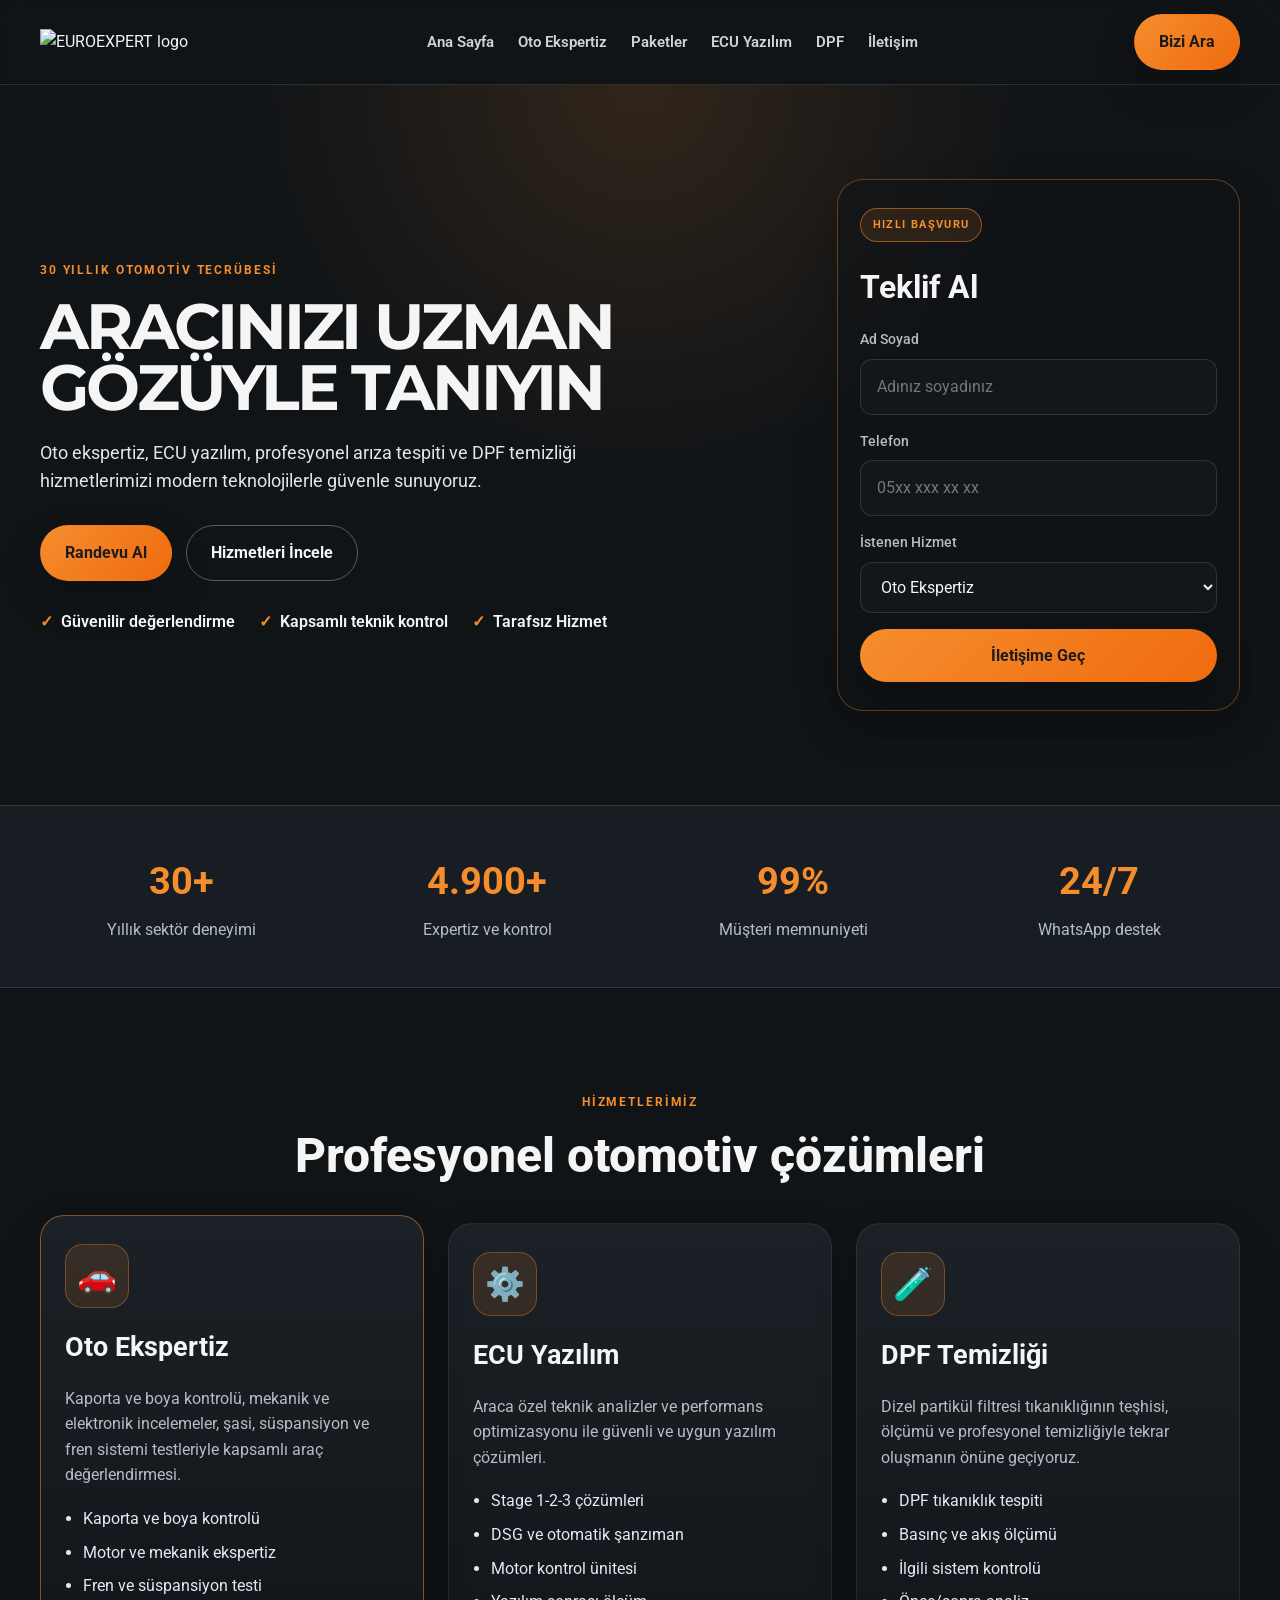
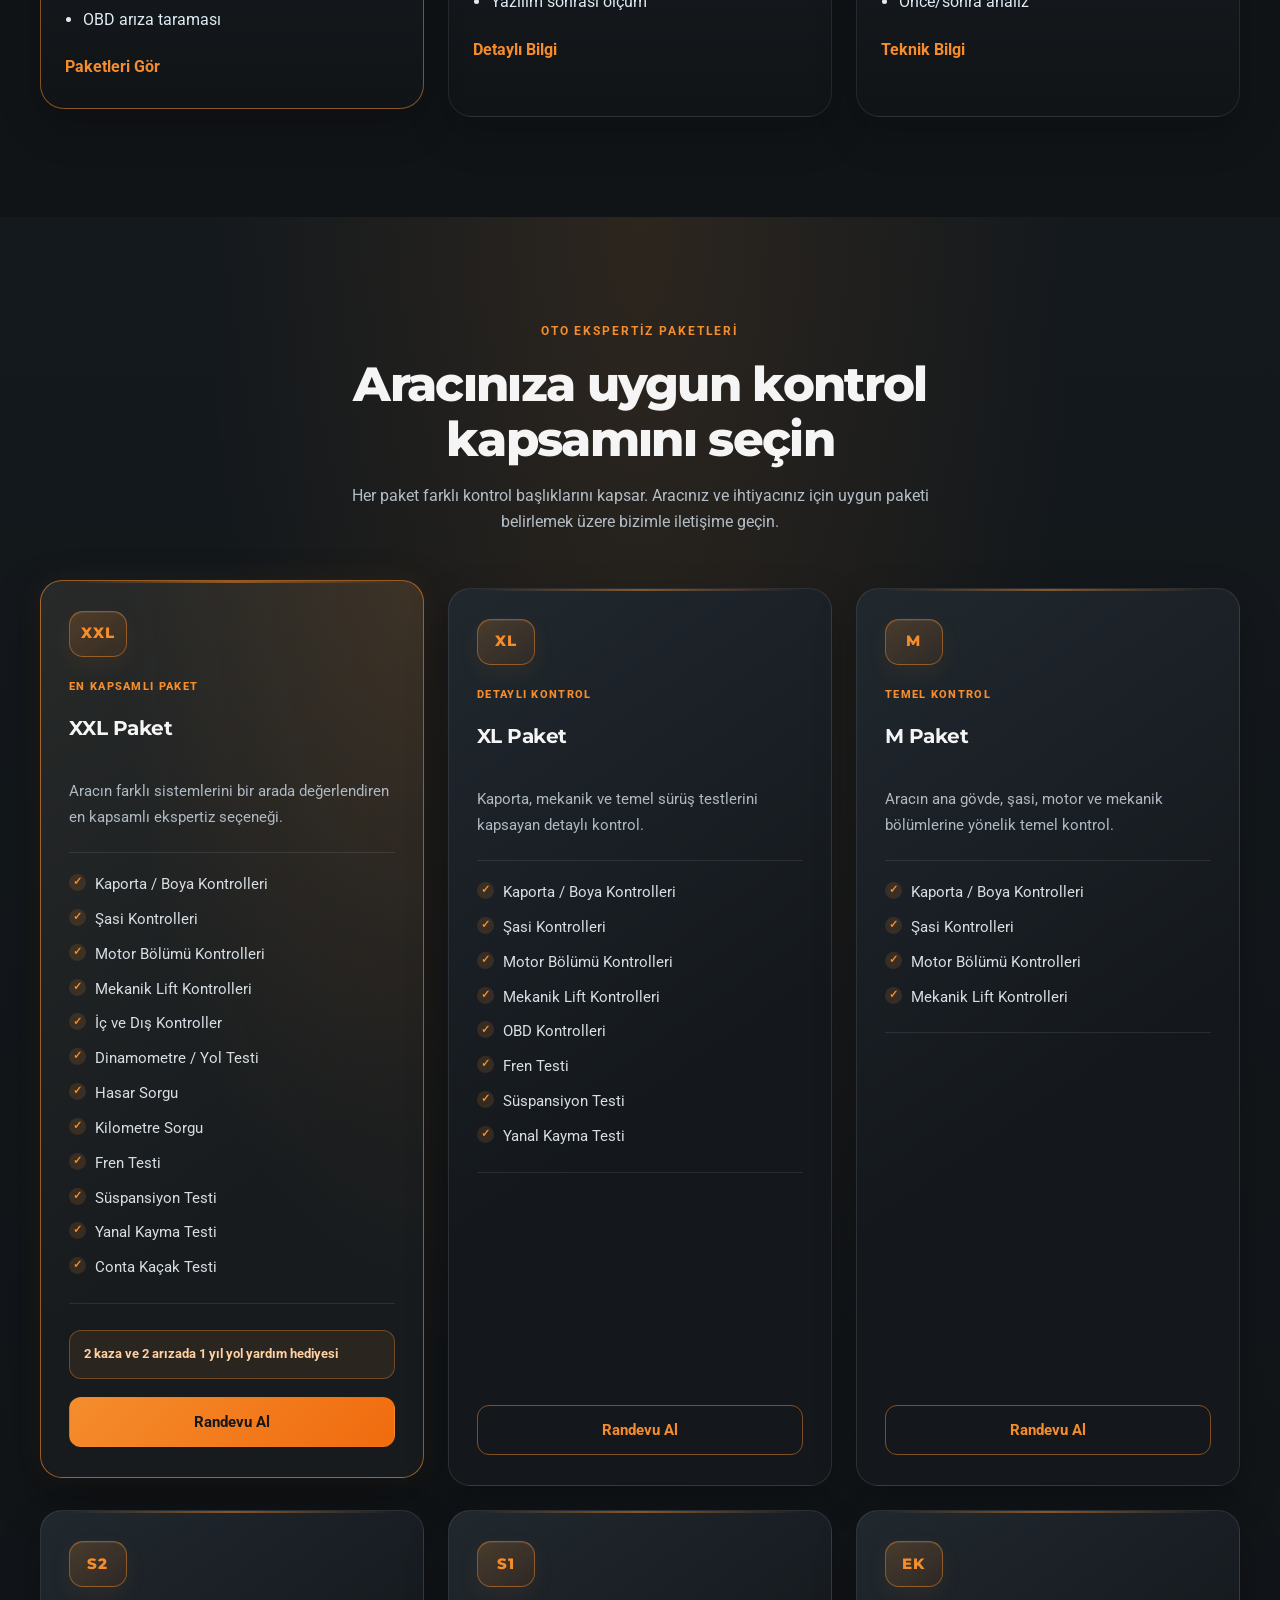
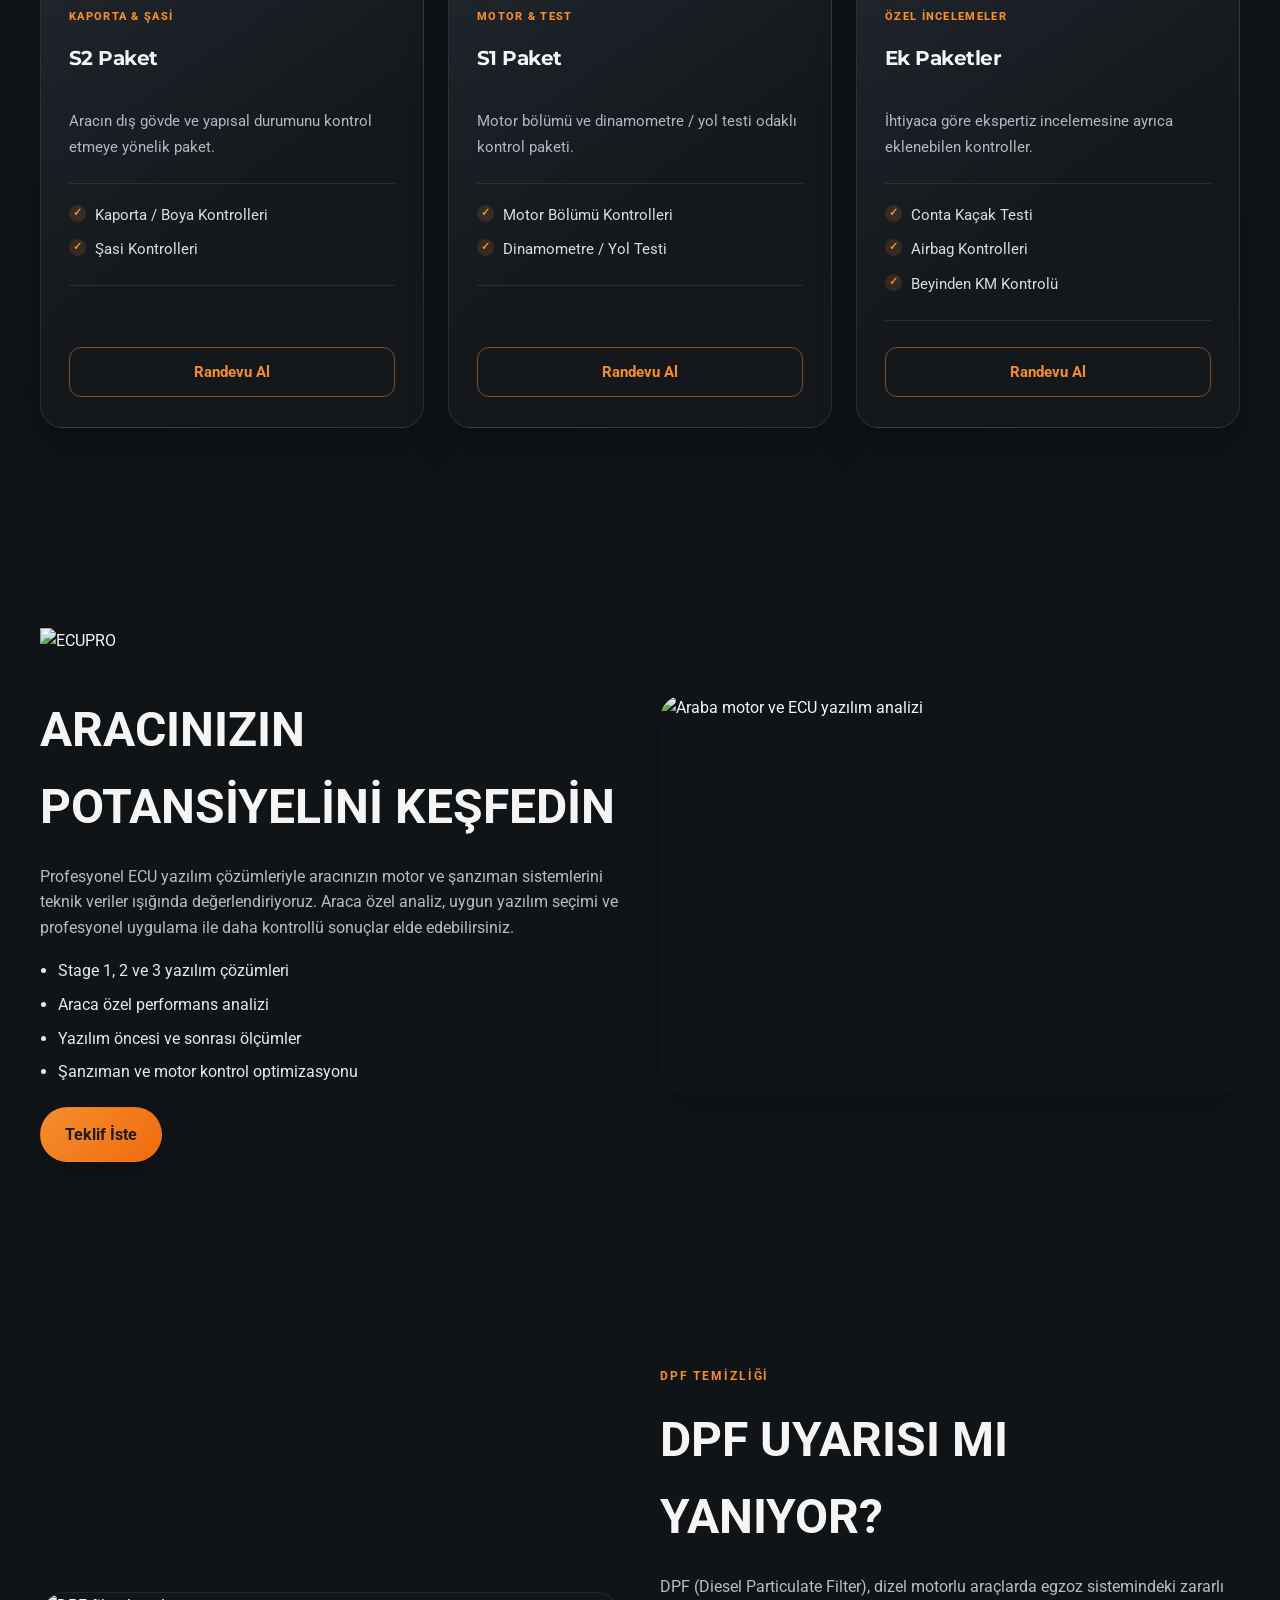
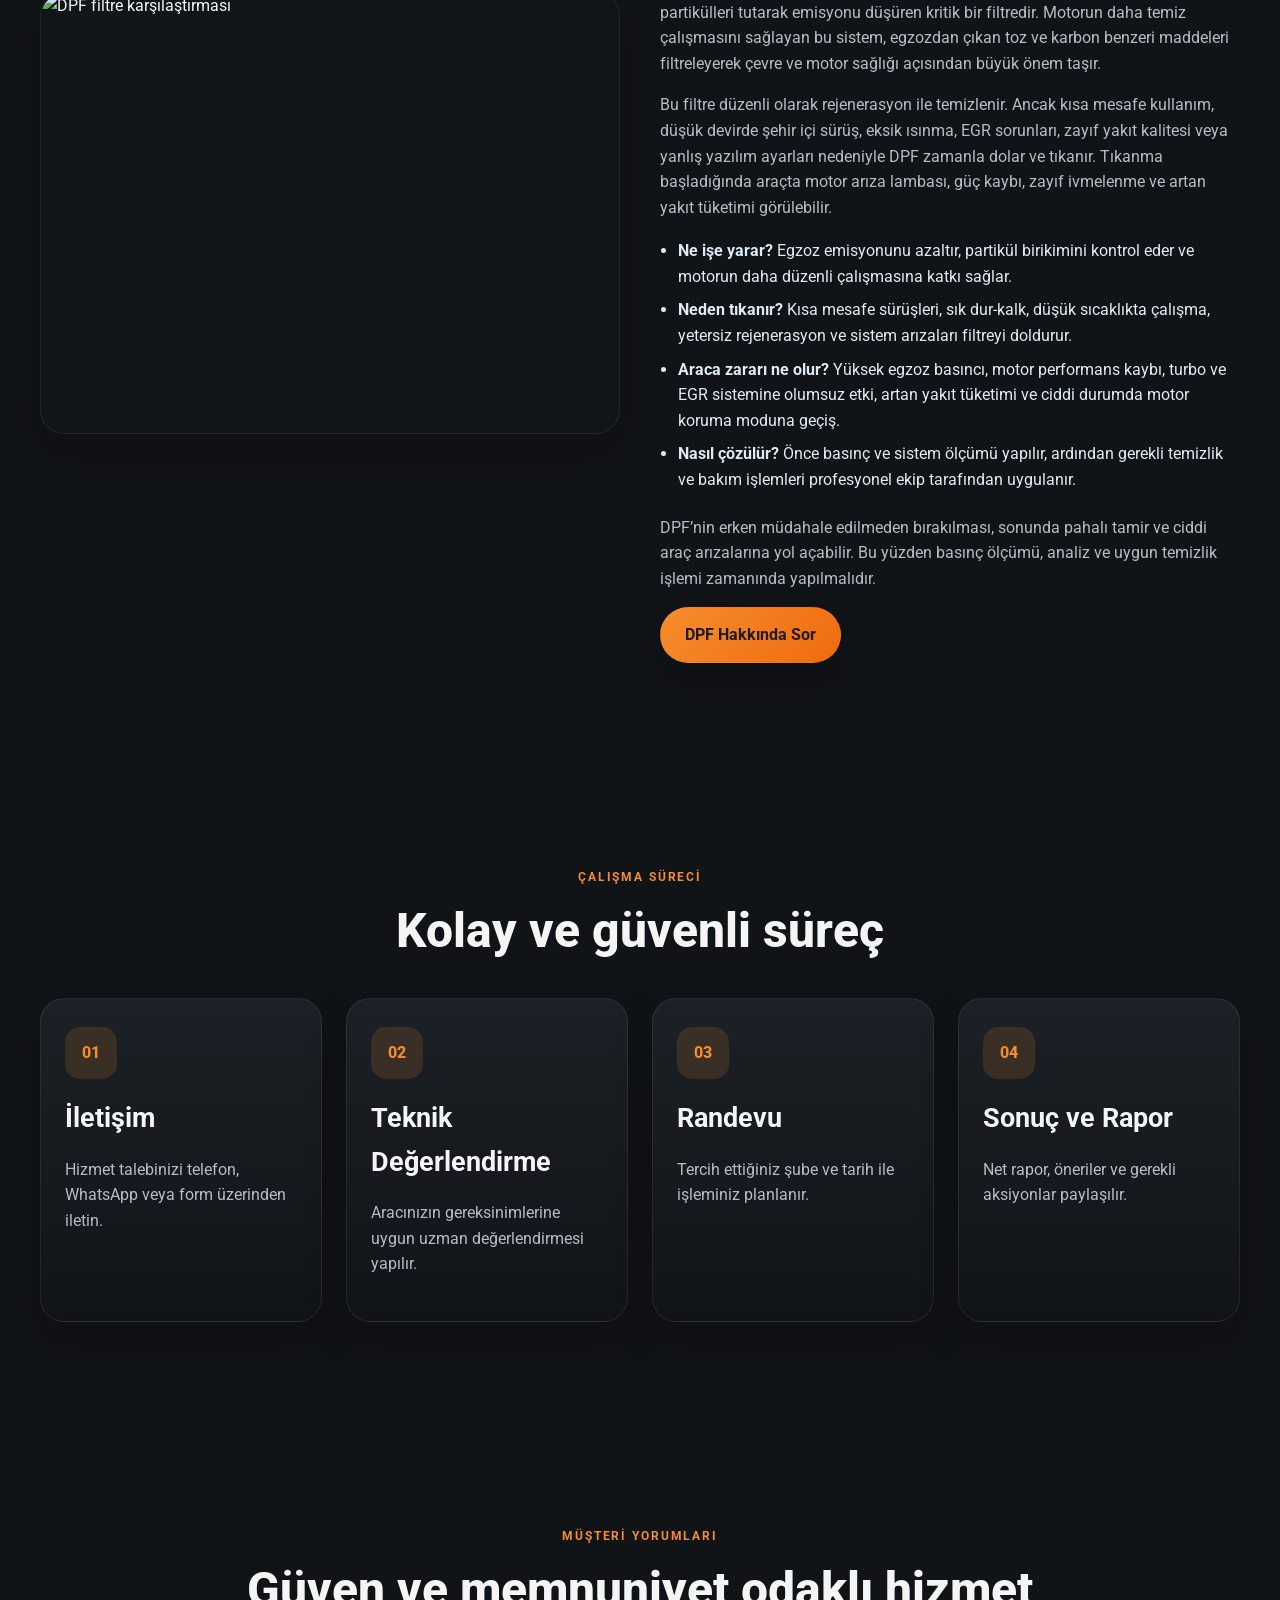
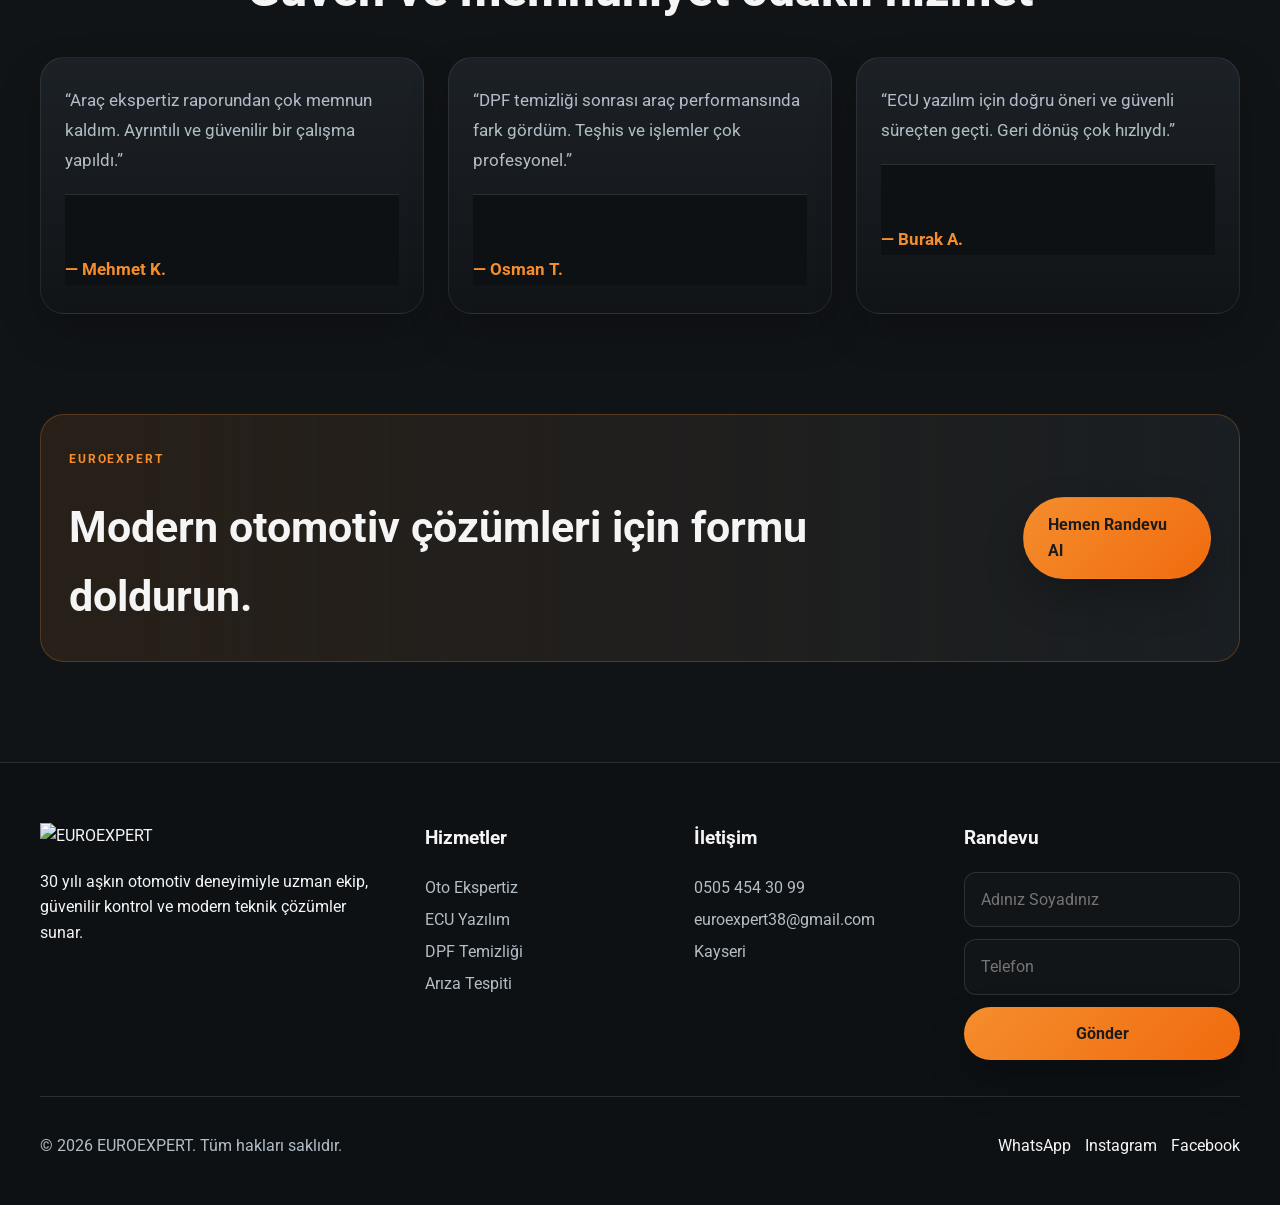
==== index.html @ 2ac12a86 "Add files via upload" ====
<!DOCTYPE html>
<html lang="tr">
  <head>
    <meta charset="UTF-8" />
    <meta name="viewport" content="width=device-width, initial-scale=1.0" />
    <meta
      name="description"
      content="EUROEXPERT - Oto ekspertiz, ECU yazılım, DPF temizliği ve otomotiv teknik hizmetleri."
    />
    <title>EUROEXPERT | Oto Ekspertiz & ECU Yazılım</title>
    <link rel="preconnect" href="https://fonts.googleapis.com" />
    <link rel="preconnect" href="https://fonts.gstatic.com" crossorigin />
    <link
      href="https://fonts.googleapis.com/css2?family=Montserrat:wght@400;500;600;700;800;900&family=Roboto:wght@300;400;500;700&display=swap"
      rel="stylesheet"
    />
    <link rel="stylesheet" href="styles.css?v=20261008-package-details" />
  </head>
  <body>
    <header class="topbar">
      <div class="container nav-wrap">
        <a href="#home" class="brand" aria-label="EUROEXPERT ana sayfa">
          <img src="assets/europlogoson.png" alt="EUROEXPERT logo" />
        </a>

        <nav class="main-nav" aria-label="Ana menü">
          <a href="#home">Ana Sayfa</a>
          <a href="#expertiz">Oto Ekspertiz</a>
          <a href="#paketler">Paketler</a>
          <a href="#ecu">ECU Yazılım</a>
          <a href="#dpf">DPF</a>
          <a href="#iletisim">İletişim</a>
        </nav>

        <div class="nav-actions">
          <a class="phone-btn" href="tel:+905054543099">Bizi Ara</a>
          <button class="menu-toggle" aria-label="Menüyü aç/kapat">☰</button>
        </div>
      </div>
    </header>

    <main id="home">
      <section class="hero">
        <div class="hero-overlay"></div>
        <div class="container hero-content">
          <div class="hero-copy">
            <p class="eyebrow">30 YILLIK OTOMOTİV TECRÜBESİ</p>
            <h1>ARACINIZI UZMAN GÖZÜYLE TANIYIN</h1>
            <p class="lead">
              Oto ekspertiz, ECU yazılım, profesyonel arıza tespiti ve DPF temizliği
              hizmetlerimizi modern teknolojilerle güvenle sunuyoruz.
            </p>
            <div class="hero-actions">
              <a class="primary-btn" href="#iletisim">Randevu Al</a>
              <a class="secondary-btn" href="#expertiz">Hizmetleri İncele</a>
            </div>
            <ul class="hero-points">
              <li>Güvenilir değerlendirme</li>
              <li>Kapsamlı teknik kontrol</li>
              <li>Tarafsız Hizmet</li>
            </ul>
          </div>

          <div class="hero-panel">
            <div class="panel-card">
              <div class="mini-tag">Hızlı Başvuru</div>
              <h3>Teklif Al</h3>
              <form class="quick-form">
                <label>
                  <span>Ad Soyad</span>
                  <input type="text" placeholder="Adınız soyadınız" />
                </label>
                <label>
                  <span>Telefon</span>
                  <input type="tel" placeholder="05xx xxx xx xx" />
                </label>
                <label>
                  <span>İstenen Hizmet</span>
                  <select>
                    <option>Oto Ekspertiz</option>
                    <option>ECU Yazılım</option>
                    <option>DPF Temizliği</option>
                  </select>
                </label>
                <button type="submit">İletişime Geç</button>
              </form>
            </div>
          </div>
        </div>
      </section>

      <section class="stats">
        <div class="container stats-grid">
          <div>
            <strong>30+</strong>
            <span>Yıllık sektör deneyimi</span>
          </div>
          <div>
            <strong>4.900+</strong>
            <span>Expertiz ve kontrol</span>
          </div>
          <div>
            <strong>99%</strong>
            <span>Müşteri memnuniyeti</span>
          </div>
          <div>
            <strong>24/7</strong>
            <span>WhatsApp destek</span>
          </div>
        </div>
      </section>

      <section class="services" id="expertiz">
        <div class="container">
          <div class="section-heading">
            <p class="eyebrow alt">HİZMETLERİMİZ</p>
            <h2>Profesyonel otomotiv çözümleri</h2>
          </div>

          <div class="service-grid">
            <article class="service-card prominent">
              <div class="icon">🚗</div>
              <h3>Oto Ekspertiz</h3>
              <p>
                Kaporta ve boya kontrolü, mekanik ve elektronik incelemeler, şasi,
                süspansiyon ve fren sistemi testleriyle kapsamlı araç değerlendirmesi.
              </p>
              <ul>
                <li>Kaporta ve boya kontrolü</li>
                <li>Motor ve mekanik ekspertiz</li>
                <li>Fren ve süspansiyon testi</li>
                <li>OBD arıza taraması</li>
              </ul>
              <a href="#paketler">Paketleri Gör</a>
            </article>

            <article class="service-card">
              <div class="icon">⚙️</div>
              <h3>ECU Yazılım</h3>
              <p>
                Araca özel teknik analizler ve performans optimizasyonu ile güvenli ve
                uygun yazılım çözümleri.
              </p>
              <ul>
                <li>Stage 1-2-3 çözümleri</li>
                <li>DSG ve otomatik şanzıman</li>
                <li>Motor kontrol ünitesi</li>
                <li>Yazılım sonrası ölçüm</li>
              </ul>
              <a href="#ecu">Detaylı Bilgi</a>
            </article>

            <article class="service-card">
              <div class="icon">🧪</div>
              <h3>DPF Temizliği</h3>
              <p>
                Dizel partikül filtresi tıkanıklığının teşhisi, ölçümü ve profesyonel
                temizliğiyle tekrar oluşmanın önüne geçiyoruz.
              </p>
              <ul>
                <li>DPF tıkanıklık tespiti</li>
                <li>Basınç ve akış ölçümü</li>
                <li>İlgili sistem kontrolü</li>
                <li>Önce/sonra analiz</li>
              </ul>
              <a href="#dpf">Teknik Bilgi</a>
            </article>
          </div>
        </div>
      </section>

      <section class="packages" id="paketler">
        <div class="container">
          <div class="section-heading">
            <p class="eyebrow alt">OTO EKSPERTİZ PAKETLERİ</p>
            <h2>Aracınıza uygun kontrol kapsamını seçin</h2>
            <p class="package-intro">
              Her paket farklı kontrol başlıklarını kapsar. Aracınız ve ihtiyacınız için
              uygun paketi belirlemek üzere bizimle iletişime geçin.
            </p>
          </div>

          <div class="package-cards">
            <article class="package-card featured">
              <span class="package-badge">XXL</span>
              <span class="package-level">EN KAPSAMLI PAKET</span>
              <h3>XXL Paket</h3>
              <p>Aracın farklı sistemlerini bir arada değerlendiren en kapsamlı ekspertiz seçeneği.</p>
              <ul>
                <li>Kaporta / Boya Kontrolleri</li>
                <li>Şasi Kontrolleri</li>
                <li>Motor Bölümü Kontrolleri</li>
                <li>Mekanik Lift Kontrolleri</li>
                <li>İç ve Dış Kontroller</li>
                <li>Dinamometre / Yol Testi</li>
                <li>Hasar Sorgu</li>
                <li>Kilometre Sorgu</li>
                <li>Fren Testi</li>
                <li>Süspansiyon Testi</li>
                <li>Yanal Kayma Testi</li>
                <li>Conta Kaçak Testi</li>
              </ul>
              <p class="package-bonus">2 kaza ve 2 arızada 1 yıl yol yardım hediyesi</p>
              <a href="#iletisim">Randevu Al</a>
            </article>

            <article class="package-card">
              <span class="package-badge">XL</span>
              <span class="package-level">DETAYLI KONTROL</span>
              <h3>XL Paket</h3>
              <p>Kaporta, mekanik ve temel sürüş testlerini kapsayan detaylı kontrol.</p>
              <ul>
                <li>Kaporta / Boya Kontrolleri</li>
                <li>Şasi Kontrolleri</li>
                <li>Motor Bölümü Kontrolleri</li>
                <li>Mekanik Lift Kontrolleri</li>
                <li>OBD Kontrolleri</li>
                <li>Fren Testi</li>
                <li>Süspansiyon Testi</li>
                <li>Yanal Kayma Testi</li>
              </ul>
              <a href="#iletisim">Randevu Al</a>
            </article>

            <article class="package-card">
              <span class="package-badge">M</span>
              <span class="package-level">TEMEL KONTROL</span>
              <h3>M Paket</h3>
              <p>Aracın ana gövde, şasi, motor ve mekanik bölümlerine yönelik temel kontrol.</p>
              <ul>
                <li>Kaporta / Boya Kontrolleri</li>
                <li>Şasi Kontrolleri</li>
                <li>Motor Bölümü Kontrolleri</li>
                <li>Mekanik Lift Kontrolleri</li>
              </ul>
              <a href="#iletisim">Randevu Al</a>
            </article>

            <article class="package-card">
              <span class="package-badge">S2</span>
              <span class="package-level">KAPORTA &amp; ŞASİ</span>
              <h3>S2 Paket</h3>
              <p>Aracın dış gövde ve yapısal durumunu kontrol etmeye yönelik paket.</p>
              <ul>
                <li>Kaporta / Boya Kontrolleri</li>
                <li>Şasi Kontrolleri</li>
              </ul>
              <a href="#iletisim">Randevu Al</a>
            </article>

            <article class="package-card">
              <span class="package-badge">S1</span>
              <span class="package-level">MOTOR &amp; TEST</span>
              <h3>S1 Paket</h3>
              <p>Motor bölümü ve dinamometre / yol testi odaklı kontrol paketi.</p>
              <ul>
                <li>Motor Bölümü Kontrolleri</li>
                <li>Dinamometre / Yol Testi</li>
              </ul>
              <a href="#iletisim">Randevu Al</a>
            </article>

            <article class="package-card">
              <span class="package-badge">EK</span>
              <span class="package-level">ÖZEL İNCELEMELER</span>
              <h3>Ek Paketler</h3>
              <p>İhtiyaca göre ekspertiz incelemesine ayrıca eklenebilen kontroller.</p>
              <ul>
                <li>Conta Kaçak Testi</li>
                <li>Airbag Kontrolleri</li>
                <li>Beyinden KM Kontrolü</li>
              </ul>
              <a href="#iletisim">Randevu Al</a>
            </article>
          </div>
        </div>
      </section>

      <section class="feature-band" id="ecu">
        <div class="container feature-wrap">
          <div class="feature-copy">
            <a class="ecupro-logo" href="https://kayseri.ecupro.com/" aria-label="ECUPRO web sitesini aç">
              <img src="assets/ecupro.png" alt="ECUPRO" />
            </a>
            <h2>ARACINIZIN POTANSİYELİNİ KEŞFEDİN</h2>
            <p>
              Profesyonel ECU yazılım çözümleriyle aracınızın motor ve şanzıman
              sistemlerini teknik veriler ışığında değerlendiriyoruz. Araca özel analiz,
              uygun yazılım seçimi ve profesyonel uygulama ile daha kontrollü sonuçlar elde edebilirsiniz.
            </p>
            <ul>
              <li>Stage 1, 2 ve 3 yazılım çözümleri</li>
              <li>Araca özel performans analizi</li>
              <li>Yazılım öncesi ve sonrası ölçümler</li>
              <li>Şanzıman ve motor kontrol optimizasyonu</li>
            </ul>
            <a class="primary-btn" href="#iletisim">Teklif İste</a>
          </div>
          <div class="feature-image">
            <img
              src="https://images.unsplash.com/photo-1503376780353-7e6692767b70?auto=format&fit=crop&w=900&q=80"
              alt="Araba motor ve ECU yazılım analizi"
            />
          </div>
        </div>
      </section>

      <section class="dpf" id="dpf">
        <div class="container dpf-grid">
          <div class="dpf-image">
            <div class="dpf-photo-stack">
              <div class="dpf-photo dpf-photo--comparison">
                <img
                  src="assets/dpf-comparison-clean.jpeg"
                  alt="DPF filtre karşılaştırması"
                />
              </div>
            </div>
          </div>
          <div class="dpf-copy">
            <p class="eyebrow alt">DPF TEMİZLİĞİ</p>
            <h2>DPF UYARISI MI YANIYOR?</h2>
            <p>
              DPF (Diesel Particulate Filter), dizel motorlu araçlarda egzoz sistemindeki
              zararlı partikülleri tutarak emisyonu düşüren kritik bir filtredir. Motorun
              daha temiz çalışmasını sağlayan bu sistem, egzozdan çıkan toz ve karbon
              benzeri maddeleri filtreleyerek çevre ve motor sağlığı açısından büyük önem taşır.
            </p>
            <p>
              Bu filtre düzenli olarak rejenerasyon ile temizlenir. Ancak kısa mesafe
              kullanım, düşük devirde şehir içi sürüş, eksik ısınma, EGR sorunları, zayıf
              yakıt kalitesi veya yanlış yazılım ayarları nedeniyle DPF zamanla dolar ve
              tıkanır. Tıkanma başladığında araçta motor arıza lambası, güç kaybı, zayıf
              ivmelenme ve artan yakıt tüketimi görülebilir.
            </p>
            <ul>
              <li><strong>Ne işe yarar?</strong> Egzoz emisyonunu azaltır, partikül birikimini kontrol eder ve motorun daha düzenli çalışmasına katkı sağlar.</li>
              <li><strong>Neden tıkanır?</strong> Kısa mesafe sürüşleri, sık dur-kalk, düşük sıcaklıkta çalışma, yetersiz rejenerasyon ve sistem arızaları filtreyi doldurur.</li>
              <li><strong>Araca zararı ne olur?</strong> Yüksek egzoz basıncı, motor performans kaybı, turbo ve EGR sistemine olumsuz etki, artan yakıt tüketimi ve ciddi durumda motor koruma moduna geçiş.</li>
              <li><strong>Nasıl çözülür?</strong> Önce basınç ve sistem ölçümü yapılır, ardından gerekli temizlik ve bakım işlemleri profesyonel ekip tarafından uygulanır.</li>
            </ul>
            <p>
              DPF’nin erken müdahale edilmeden bırakılması, sonunda pahalı tamir ve ciddi
              araç arızalarına yol açabilir. Bu yüzden basınç ölçümü, analiz ve uygun
              temizlik işlemi zamanında yapılmalıdır.
            </p>
            <a class="primary-btn" href="#iletisim">DPF Hakkında Sor</a>
          </div>
        </div>
      </section>

      <section class="process">
        <div class="container">
          <div class="section-heading">
            <p class="eyebrow alt">ÇALIŞMA SÜRECİ</p>
            <h2>Kolay ve güvenli süreç</h2>
          </div>

          <div class="process-grid">
            <div class="step-card">
              <span>01</span>
              <h3>İletişim</h3>
              <p>Hizmet talebinizi telefon, WhatsApp veya form üzerinden iletin.</p>
            </div>
            <div class="step-card">
              <span>02</span>
              <h3>Teknik Değerlendirme</h3>
              <p>Aracınızın gereksinimlerine uygun uzman değerlendirmesi yapılır.</p>
            </div>
            <div class="step-card">
              <span>03</span>
              <h3>Randevu</h3>
              <p>Tercih ettiğiniz şube ve tarih ile işleminiz planlanır.</p>
            </div>
            <div class="step-card">
              <span>04</span>
              <h3>Sonuç ve Rapor</h3>
              <p>Net rapor, öneriler ve gerekli aksiyonlar paylaşılır.</p>
            </div>
          </div>
        </div>
      </section>

      <section class="testimonials">
        <div class="container">
          <div class="section-heading">
            <p class="eyebrow alt">MÜŞTERİ YORUMLARI</p>
            <h2>Güven ve memnuniyet odaklı hizmet</h2>
          </div>

          <div class="testimonial-grid">
            <blockquote>
              “Araç ekspertiz raporundan çok memnun kaldım. Ayrıntılı ve güvenilir bir
              çalışma yapıldı.”
              <footer>— Mehmet K.</footer>
            </blockquote>
            <blockquote>
              “DPF temizliği sonrası araç performansında fark gördüm. Teşhis ve işlemler çok profesyonel.”
              <footer>— Osman T.</footer>
            </blockquote>
            <blockquote>
              “ECU yazılım için doğru öneri ve güvenli süreçten geçti. Geri dönüş çok hızlıydı.”
              <footer>— Burak A.</footer>
            </blockquote>
          </div>
        </div>
      </section>

      <section class="cta-block">
        <div class="container cta-inner">
          <div>
            <p class="eyebrow alt">EUROEXPERT</p>
            <h2>Modern otomotiv çözümleri için formu doldurun.</h2>
          </div>
          <a class="primary-btn" href="#iletisim">Hemen Randevu Al</a>
        </div>
      </section>
    </main>

    <footer id="iletisim">
      <div class="container footer-grid">
        <div>
          <img class="footer-logo" src="assets/europlogoson.png" alt="EUROEXPERT" />
          <p>
            30 yılı aşkın otomotiv deneyimiyle uzman ekip, güvenilir kontrol ve modern
            teknik çözümler sunar.
          </p>
        </div>

        <div>
          <h3>Hizmetler</h3>
          <ul>
            <li>Oto Ekspertiz</li>
            <li>ECU Yazılım</li>
            <li>DPF Temizliği</li>
            <li>Arıza Tespiti</li>
          </ul>
        </div>

        <div>
          <h3>İletişim</h3>
          <ul>
            <li><a href="tel:+905054543099">0505 454 30 99</a></li>
            <li><a href="mailto:euroexpert38@gmail.com">euroexpert38@gmail.com</a></li>
            <li>Kayseri</li>
          </ul>
        </div>

        <div>
          <h3>Randevu</h3>
          <form class="footer-form">
            <input type="text" placeholder="Adınız Soyadınız" />
            <input type="tel" placeholder="Telefon" />
            <button type="submit">Gönder</button>
          </form>
        </div>
      </div>

      <div class="container footer-bottom">
        <p>© 2026 EUROEXPERT. Tüm hakları saklıdır.</p>
        <div class="socials">
          <a href="#">WhatsApp</a>
          <a href="#">Instagram</a>
          <a href="#">Facebook</a>
        </div>
      </div>
    </footer>

    <script src="script.js"></script>
  </body>
</html>
---- styles.css ----
:root {
  --bg: #111417;
  --bg-2: #1c2127;
  --panel: #171d22;
  --panel-2: #1f262d;
  --text: #f5f5f5;
  --muted: #b3bdc6;
  --line: rgba(255,255,255,0.12);
  --orange: #f58d2d;
  --orange-deep: #f06b0e;
  --shadow: 0 18px 40px rgba(0,0,0,0.22);
}

* { box-sizing: border-box; }

html {
  scroll-behavior: smooth;
}

body {
  margin: 0;
  font-family: 'Roboto', sans-serif;
  background: var(--bg);
  color: var(--text);
  line-height: 1.6;
}

img {
  max-width: 100%; display: block;
}

a {
  color: inherit;
  text-decoration: none;
}

button, input, select {
  font: inherit;
}

.container {
  width: min(1200px, calc(100% - 32px));
  margin: 0 auto;
}

.eyebrow {
  display: inline-block;
  font-size: 0.78rem;
  letter-spacing: 0.15em;
  text-transform: uppercase;
  font-weight: 700;
  color: var(--orange);
  margin: 0 0 16px;
}

.eyebrow.alt {
  color: var(--orange);
}

.ecupro-logo {
  display: inline-flex;
  align-items: center;
  width: 110px;
  height: 48px;
  margin-bottom: 16px;
}

.ecupro-logo img {
  width: 100%;
  height: 100%;
  object-fit: contain;
}

.section-heading {
  text-align: center;
  margin-bottom: 40px;
}

.section-heading h2 {
  margin: 0;
  font-size: clamp(2rem, 4vw, 3rem);
  font-weight: 800;
  line-height: 1.15;
}

.topbar {
  position: sticky;
  top: 0;
  z-index: 20;
  background: rgba(17,20,23,0.9);
  backdrop-filter: blur(10px);
  border-bottom: 1px solid var(--line);
}

.nav-wrap {
  display: flex;
  align-items: center;
  justify-content: space-between;
  min-height: 84px;
  gap: 20px;
}

.brand {
  display: flex;
  align-items: center;
}

.brand img {
  width: 170px;
  height: auto;
}

.main-nav {
  display: flex;
  align-items: center;
  gap: 24px;
  font-size: 0.96rem;
  font-weight: 600;
  color: var(--text);
}

.main-nav a {
  opacity: 0.85;
  transition: opacity 0.2s ease;
}

.main-nav a:hover {
  opacity: 1;
  color: var(--orange);
}

.nav-actions {
  display: flex;
  align-items: center;
  gap: 12px;
}

.phone-btn,
.primary-btn,
.secondary-btn,
.footer-form button,
.quick-form button {
  display: inline-flex;
  align-items: center;
  justify-content: center;
  border-radius: 999px;
  border: 1px solid transparent;
  transition: all 0.2s ease;
  font-weight: 700;
  cursor: pointer;
}

.phone-btn,
.primary-btn,
.quick-form button,
.footer-form button {
  background: linear-gradient(135deg, var(--orange), var(--orange-deep));
  color: #1b1b1b;
  box-shadow: var(--shadow);
}

.primary-btn,
.secondary-btn,
.phone-btn {
  padding: 14px 24px;
}

.secondary-btn {
  background: transparent;
  border-color: rgba(255,255,255,0.3);
  color: var(--text);
}

.phone-btn:hover,
.primary-btn:hover,
.footer-form button:hover,
.quick-form button:hover {
  transform: translateY(-1px);
  filter: brightness(1.05);
}

.menu-toggle {
  display: none;
  background: transparent;
  border: 1px solid var(--line);
  color: var(--text);
  border-radius: 10px;
  padding: 10px 12px;
  font-size: 1.2rem;
}

.hero {
  position: relative;
  min-height: 720px;
  display: flex;
  align-items: center;
  background:
    linear-gradient(90deg, rgba(17,20,23,0.88), rgba(17,20,23,0.62)),
    url('https://images.unsplash.com/photo-1492144534655-ae79c964c9d7?auto=format&fit=crop&w=1600&q=80') center/cover no-repeat;
}

.hero-overlay {
  position: absolute;
  inset: 0;
  background: radial-gradient(circle at top, rgba(245,141,45,0.14), transparent 40%);
}

.hero-content {
  position: relative;
  z-index: 1;
  display: grid;
  grid-template-columns: 1.3fr 0.7fr;
  align-items: center;
  gap: 48px;
  padding: 90px 0;
}

.hero-copy h1 {
  margin: 0 0 20px;
  font-family: 'Montserrat', sans-serif;
  font-size: clamp(2.8rem, 5vw, 5rem);
  line-height: 0.96;
  letter-spacing: -0.05em;
  text-transform: uppercase;
  max-width: 620px;
}

.lead {
  max-width: 620px;
  font-size: 1.1rem;
  color: #dde7ee;
  margin-bottom: 30px;
}

.hero-actions {
  display: flex;
  flex-wrap: wrap;
  gap: 14px;
  margin-bottom: 28px;
}

.hero-points {
  list-style: none;
  padding: 0;
  margin: 0;
  display: flex;
  flex-wrap: wrap;
  gap: 24px;
  font-weight: 600;
  color: var(--text);
}

.hero-points li::before {
  content: '✓';
  color: var(--orange);
  margin-right: 8px;
}

.hero-panel {
  display: flex;
  justify-content: center;
}

.panel-card {
  width: min(100%, 430px);
  background: rgba(17,20,23,0.68);
  border: 1px solid rgba(245,141,45,0.34);
  border-radius: 26px;
  box-shadow: var(--shadow);
  padding: 28px 22px;
}

.mini-tag {
  display: inline-block;
  padding: 7px 12px;
  border-radius: 999px;
  background: rgba(245,141,45,0.12);
  border: 1px solid rgba(245,141,45,0.5);
  color: var(--orange);
  font-size: 0.7rem;
  letter-spacing: 0.12em;
  text-transform: uppercase;
  font-weight: 700;
}

.panel-card h3 {
  margin: 20px 0 16px;
  font-size: 2rem;
}

.quick-form {
  display: flex;
  flex-direction: column;
  gap: 16px;
}

.quick-form label,
.footer-form {
  display: flex;
  flex-direction: column;
  gap: 8px;
}

.quick-form span {
  font-size: 0.85rem;
  color: var(--muted);
  font-weight: 500;
}

.quick-form input,
.quick-form select,
.footer-form input {
  width: 100%;
  padding: 14px 16px;
  border: 1px solid rgba(255,255,255,0.12);
  border-radius: 12px;
  background: rgba(255,255,255,0.02);
  color: var(--text);
}

.quick-form button,
.footer-form button {
  padding: 14px 18px;
  border: 0;
  font-size: 0.98rem;
}

.stats {
  background: var(--panel);
  border-top: 1px solid var(--line);
  border-bottom: 1px solid var(--line);
}

.stats-grid {
  display: grid;
  grid-template-columns: repeat(4, minmax(0, 1fr));
  gap: 24px;
  padding: 26px 0;
}

.stats-grid div {
  text-align: center;
  padding: 18px 12px;
}

.stats-grid strong {
  display: block;
  font-size: clamp(2rem, 3vw, 2.8rem);
  color: var(--orange);
  margin-bottom: 6px;
}

.stats-grid span {
  color: var(--muted);
}

.services,
.packages,
.process,
.testimonials,
.feature-band,
.dpf {
  padding: 100px 0;
}

.service-grid,
.process-grid,
.testimonial-grid {
  display: grid;
  grid-template-columns: repeat(3, minmax(0, 1fr));
  gap: 24px;
}

.service-card,
.step-card,
.testimonial-grid blockquote {
  background: linear-gradient(180deg, rgba(28,33,39,1), rgba(17,20,23,1));
  border: 1px solid rgba(255,255,255,0.08);
  border-radius: 24px;
  padding: 28px 24px;
  box-shadow: var(--shadow);
}

.service-card.prominent {
  border-color: rgba(245,141,45,0.5);
  transform: translateY(-8px);
}

.icon {
  width: 64px;
  height: 64px;
  display: grid;
  place-items: center;
  border-radius: 18px;
  background: rgba(245,141,45,0.12);
  border: 1px solid rgba(245,141,45,0.35);
  font-size: 2rem;
}

.service-card h3,
.step-card h3 {
  margin: 18px 0 12px;
  font-size: 1.7rem;
}

.service-card p,
.step-card p,
.feature-copy p,
.dpf-copy p,
.testimonial-grid blockquote {
  color: var(--muted);
}

.service-card ul,
.feature-copy ul,
.dpf-copy ul {
  margin: 18px 0 22px;
  padding-left: 18px;
  color: #deebf4;
}

.service-card li,
.feature-copy li,
.dpf-copy li {
  margin-bottom: 8px;
}

.service-card a {
  color: var(--orange);
  font-weight: 700;
}

.package-cards {
  display: grid;
  grid-template-columns: repeat(3, minmax(0, 1fr));
  gap: 22px;
  align-items: stretch;
}

.package-card {
  position: relative;
  overflow: hidden;
  background: linear-gradient(180deg, rgba(28,33,39,1), rgba(17,20,23,1));
  border: 1px solid rgba(255,255,255,0.08);
  border-radius: 24px;
  padding: 28px 24px;
  box-shadow: var(--shadow);
  display: flex;
  flex-direction: column;
  transition: transform 0.22s ease, border-color 0.22s ease, box-shadow 0.22s ease;
}

.package-card::before {
  content: '';
  position: absolute;
  top: 0;
  left: 24px;
  right: 24px;
  height: 2px;
  background: linear-gradient(90deg, transparent, var(--orange), transparent);
  opacity: 0.7;
}

.package-card:hover {
  transform: translateY(-6px);
  border-color: rgba(245,141,45,0.45);
  box-shadow: 0 24px 52px rgba(0,0,0,0.32);
}

.package-card.featured {
  border-color: rgba(245,141,45,0.5);
  transform: translateY(-6px);
  background:
    radial-gradient(ellipse at 100% 0%, rgba(245,141,45,0.12), transparent 54%),
    linear-gradient(180deg, rgba(34,38,40,1), rgba(17,20,23,1));
}

.package-card.featured:hover {
  transform: translateY(-10px);
}

.package-badge {
  display: inline-flex;
  align-items: center;
  justify-content: center;
  width: 62px;
  height: 42px;
  border-radius: 12px;
  background: rgba(245,141,45,0.12);
  border: 1px solid rgba(245,141,45,0.38);
  color: var(--orange);
  font-weight: 800;
  letter-spacing: 0.08em;
}

.package-card h3 {
  margin: 18px 0 12px;
  font-size: 1.5rem;
}

.package-card p {
  color: var(--muted);
  min-height: 68px;
}

.package-card ul {
  list-style: none;
  padding: 0;
  margin: 0 0 22px;
  color: #deebf4;
}

.package-card li {
  position: relative;
  padding-left: 20px;
  margin-bottom: 10px;
  line-height: 1.6;
}

.package-card li::before {
  content: '•';
  position: absolute;
  left: 0;
  color: var(--orange);
  font-size: 1.4rem;
  line-height: 1;
}

.package-card a {
  margin-top: auto;
  color: var(--orange);
  font-weight: 700;
}

.feature-wrap,
.dpf-grid {
  display: grid;
  grid-template-columns: 1fr 1fr;
  gap: 40px;
  align-items: center;
}

.feature-copy h2,
.dpf-copy h2 {
  margin: 0 0 18px;
  font-size: clamp(2rem, 4vw, 3rem);
}

.feature-image img,
.dpf-image img {
  border-radius: 24px;
  width: 100%;
  min-height: 400px;
  object-fit: cover;
  box-shadow: var(--shadow);
}

.dpf-photo-stack {
  display: grid;
  grid-template-columns: 1fr;
  gap: 18px;
}

.dpf-photo {
  position: relative;
  overflow: hidden;
  border-radius: 24px;
  box-shadow: var(--shadow);
  border: 1px solid rgba(255,255,255,0.08);
  background: #101519;
  min-height: 440px;
}

.dpf-photo img {
  display: block;
  width: 100%;
  height: 100%;
  min-height: 440px;
  object-fit: cover;
}

.process-grid {
  grid-template-columns: repeat(4, minmax(0, 1fr));
}

.step-card span {
  display: inline-flex;
  align-items: center;
  justify-content: center;
  width: 52px;
  height: 52px;
  border-radius: 15px;
  background: rgba(245,141,45,0.14);
  color: var(--orange);
  font-weight: 800;
}

.testimonial-grid blockquote {
  margin: 0;
  font-size: 1.04rem;
  line-height: 1.8;
}

.testimonial-grid footer {
  margin-top: 18px;
  color: var(--orange);
  font-weight: 700;
}

.cta-block {
  padding-bottom: 100px;
}

.cta-inner {
  display: flex;
  align-items: center;
  justify-content: space-between;
  gap: 24px;
  background: linear-gradient(90deg, rgba(245,141,45,0.1), rgba(26,31,35,0.96));
  border: 1px solid rgba(245,141,45,0.25);
  border-radius: 24px;
  padding: 30px 28px;
}

.cta-inner h2 {
  margin: 8px 0 0;
  font-size: clamp(2rem, 4vw, 2.7rem);
}

footer {
  background: #0d1114;
  border-top: 1px solid var(--line);
  padding-top: 60px;
}

.footer-grid {
  display: grid;
  grid-template-columns: 1.5fr 1fr 1fr 1.2fr;
  gap: 40px;
  padding-bottom: 36px;
}

.footer-logo {
  width: 180px;
  margin-bottom: 20px;
}

.footer-grid h3 {
  margin-top: 0;
  margin-bottom: 18px;
  font-size: 1.2rem;
}

.footer-grid ul {
  list-style: none;
  padding: 0;
  margin: 0;
  color: var(--muted);
  line-height: 2;
}

.footer-form {
  gap: 12px;
}

.footer-bottom {
  display: flex;
  align-items: center;
  justify-content: space-between;
  gap: 20px;
  border-top: 1px solid var(--line);
  padding: 20px 0 30px;
  color: var(--muted);
}

.socials {
  display: flex;
  flex-wrap: wrap;
  gap: 14px;
}

.socials a {
  color: var(--text);
}

@media (max-width: 980px) {
  .main-nav {
    position: absolute;
    top: calc(100% + 10px);
    left: 16px;
    right: 16px;
    background: rgba(17,20,23,0.98);
    border: 1px solid var(--line);
    border-radius: 16px;
    padding: 18px;
    display: none;
    flex-direction: column;
    align-items: flex-start;
  }

  .main-nav.open {
    display: flex;
  }

  .menu-toggle {
    display: inline-flex;
  }

  .hero-content,
  .feature-wrap,
  .dpf-grid,
  .footer-grid {
    grid-template-columns: 1fr;
  }

  .service-grid,
  .process-grid,
  .testimonial-grid,
  .stats-grid,
  .package-cards {
    grid-template-columns: 1fr 1fr;
  }
}

@media (max-width: 640px) {
  .service-grid,
  .process-grid,
  .testimonial-grid,
  .stats-grid,
  .package-cards,
  .dpf-photo-stack {
    grid-template-columns: 1fr;
  }

  .cta-inner,
  .footer-bottom {
    flex-direction: column;
    align-items: flex-start;
  }

  .brand img {
    width: 150px;
  }

  .phone-btn {
    display: none;
  }
}

.packages {
  position: relative;
  overflow: hidden;
  background:
    radial-gradient(ellipse at 50% 0%, rgba(245,141,45,0.11), transparent 48%),
    linear-gradient(180deg, #14191d 0%, #101316 100%);
}

.packages .container {
  position: relative;
  z-index: 1;
}

.packages .section-heading {
  max-width: 720px;
  margin: 0 auto 52px;
}

.packages .section-heading h2 {
  margin-bottom: 14px;
  font-family: 'Montserrat', sans-serif;
  letter-spacing: -0.035em;
}

.package-intro {
  max-width: 620px;
  margin: 16px auto 0;
  color: var(--muted);
  font-size: 1.02rem;
}

.package-cards {
  align-items: stretch;
  gap: 24px;
}

.package-card {
  position: relative;
  isolation: isolate;
  min-height: 100%;
  overflow: hidden;
  padding: 30px 28px;
  background:
    linear-gradient(145deg, rgba(33,40,46,0.98), rgba(20,24,28,0.99) 58%),
    var(--panel);
  border: 1px solid rgba(255,255,255,0.1);
  border-radius: 22px;
  box-shadow: 0 16px 42px rgba(0,0,0,0.24);
  transition: transform 220ms ease, border-color 220ms ease, box-shadow 220ms ease;
}

.package-card::before {
  content: '';
  position: absolute;
  z-index: -1;
  top: 0;
  left: 28px;
  right: 28px;
  height: 2px;
  background: linear-gradient(90deg, transparent, rgba(245,141,45,0.75), transparent);
  opacity: 0.65;
}

.package-card:hover {
  transform: translateY(-7px);
  border-color: rgba(245,141,45,0.48);
  box-shadow: 0 24px 54px rgba(0,0,0,0.34), 0 0 24px rgba(245,141,45,0.08);
}

.package-card.featured {
  transform: translateY(-8px);
  background:
    radial-gradient(ellipse at 100% 0%, rgba(245,141,45,0.13), transparent 56%),
    linear-gradient(145deg, #282a29, #171b1e 66%);
  border-color: rgba(245,141,45,0.58);
  box-shadow: 0 22px 52px rgba(0,0,0,0.32), 0 0 28px rgba(245,141,45,0.08);
}

.package-card.featured:hover {
  transform: translateY(-13px);
}

.package-badge {
  width: 58px;
  height: 46px;
  border-radius: 14px;
  background: linear-gradient(145deg, rgba(245,141,45,0.2), rgba(240,107,14,0.08));
  border: 1px solid rgba(245,141,45,0.45);
  box-shadow: inset 0 1px rgba(255,255,255,0.08), 0 8px 22px rgba(245,141,45,0.08);
  font-family: 'Montserrat', sans-serif;
  font-size: 0.95rem;
}

.package-card h3 {
  min-height: 2.7em;
  margin: 20px 0 10px;
  font-family: 'Montserrat', sans-serif;
  font-size: 1.28rem;
  line-height: 1.35;
  letter-spacing: -0.025em;
}

.package-level {
  display: block;
  margin-top: 22px;
  color: var(--orange);
  font-size: 0.68rem;
  font-weight: 800;
  letter-spacing: 0.12em;
  line-height: 1.4;
}

.package-card p {
  min-height: 0;
  margin: 0 0 22px;
  color: #aeb9c2;
  font-size: 0.94rem;
  line-height: 1.7;
}

.package-card ul {
  display: grid;
  gap: 12px;
  margin: 0 0 26px;
  padding: 20px 0 24px;
  border-top: 1px solid rgba(255,255,255,0.09);
  border-bottom: 1px solid rgba(255,255,255,0.09);
}

.package-card li {
  padding-left: 26px;
  margin: 0;
  color: #d6dee4;
  font-size: 0.92rem;
  line-height: 1.55;
}

.package-card li::before {
  content: '✓';
  top: 1px;
  width: 17px;
  height: 17px;
  display: grid;
  place-items: center;
  border-radius: 50%;
  background: rgba(245,141,45,0.14);
  color: var(--orange);
  font-size: 0.68rem;
  font-weight: 800;
}

.package-card .package-bonus {
  margin: auto 0 18px;
  padding: 13px 14px;
  border: 1px solid rgba(245,141,45,0.35);
  border-radius: 12px;
  background: rgba(245,141,45,0.09);
  color: #ffd0a2;
  font-size: 0.84rem;
  font-weight: 700;
  line-height: 1.55;
}

.package-card a {
  display: flex;
  align-items: center;
  justify-content: center;
  min-height: 48px;
  margin-top: auto;
  padding: 12px 18px;
  border: 1px solid rgba(245,141,45,0.48);
  border-radius: 12px;
  color: var(--orange);
  font-size: 0.94rem;
  transition: color 180ms ease, background 180ms ease, border-color 180ms ease;
}

.package-card a:hover,
.package-card.featured a {
  background: linear-gradient(135deg, var(--orange), var(--orange-deep));
  border-color: transparent;
  color: #171717;
}

@media (max-width: 980px) {
  .package-cards {
    gap: 18px;
  }

  .package-card,
  .package-card.featured {
    transform: none;
  }

  .package-card.featured:hover,
  .package-card:hover {
    transform: translateY(-4px);
  }
}

@media (max-width: 640px) {
  .packages {
    padding: 72px 0;
  }

  .packages .section-heading {
    margin-bottom: 32px;
  }

  .package-cards {
    gap: 16px;
  }

  .package-card {
    padding: 26px 22px;
  }

  .package-card h3 {
    min-height: 0;
  }
}
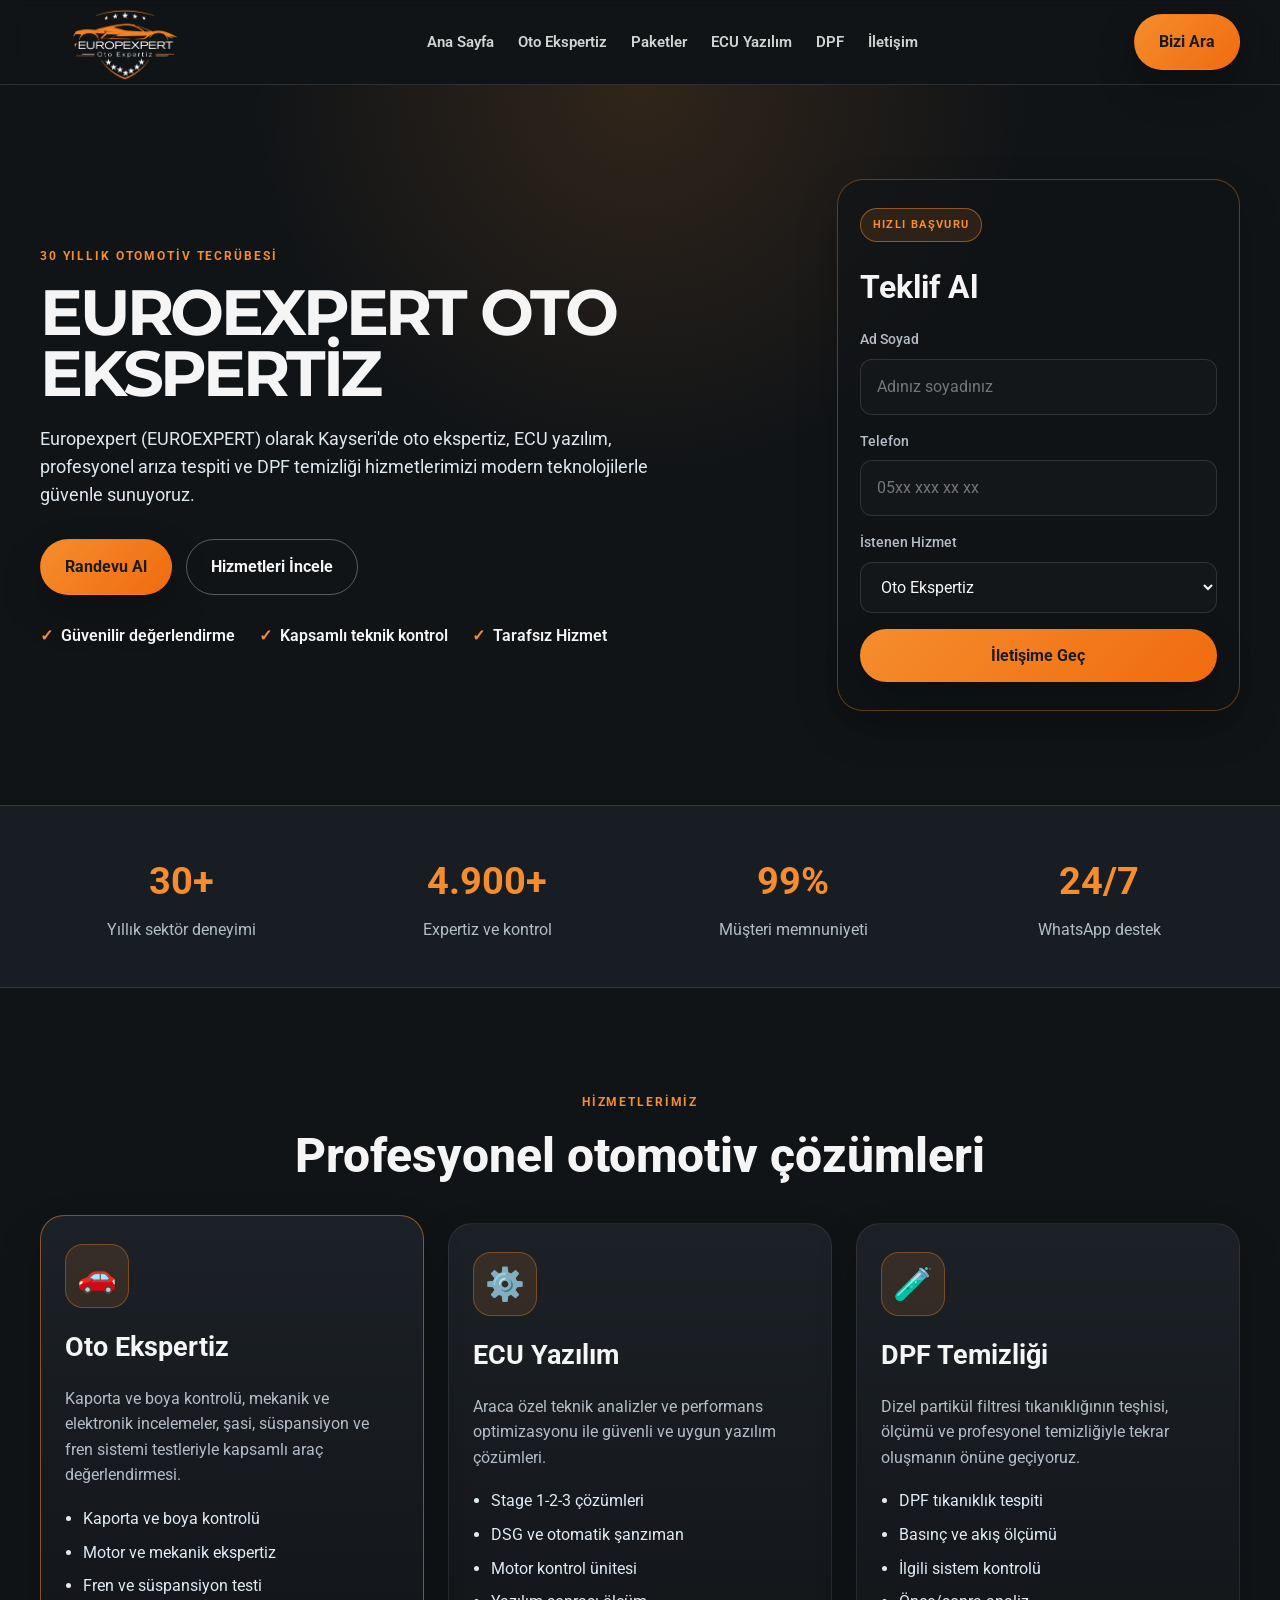
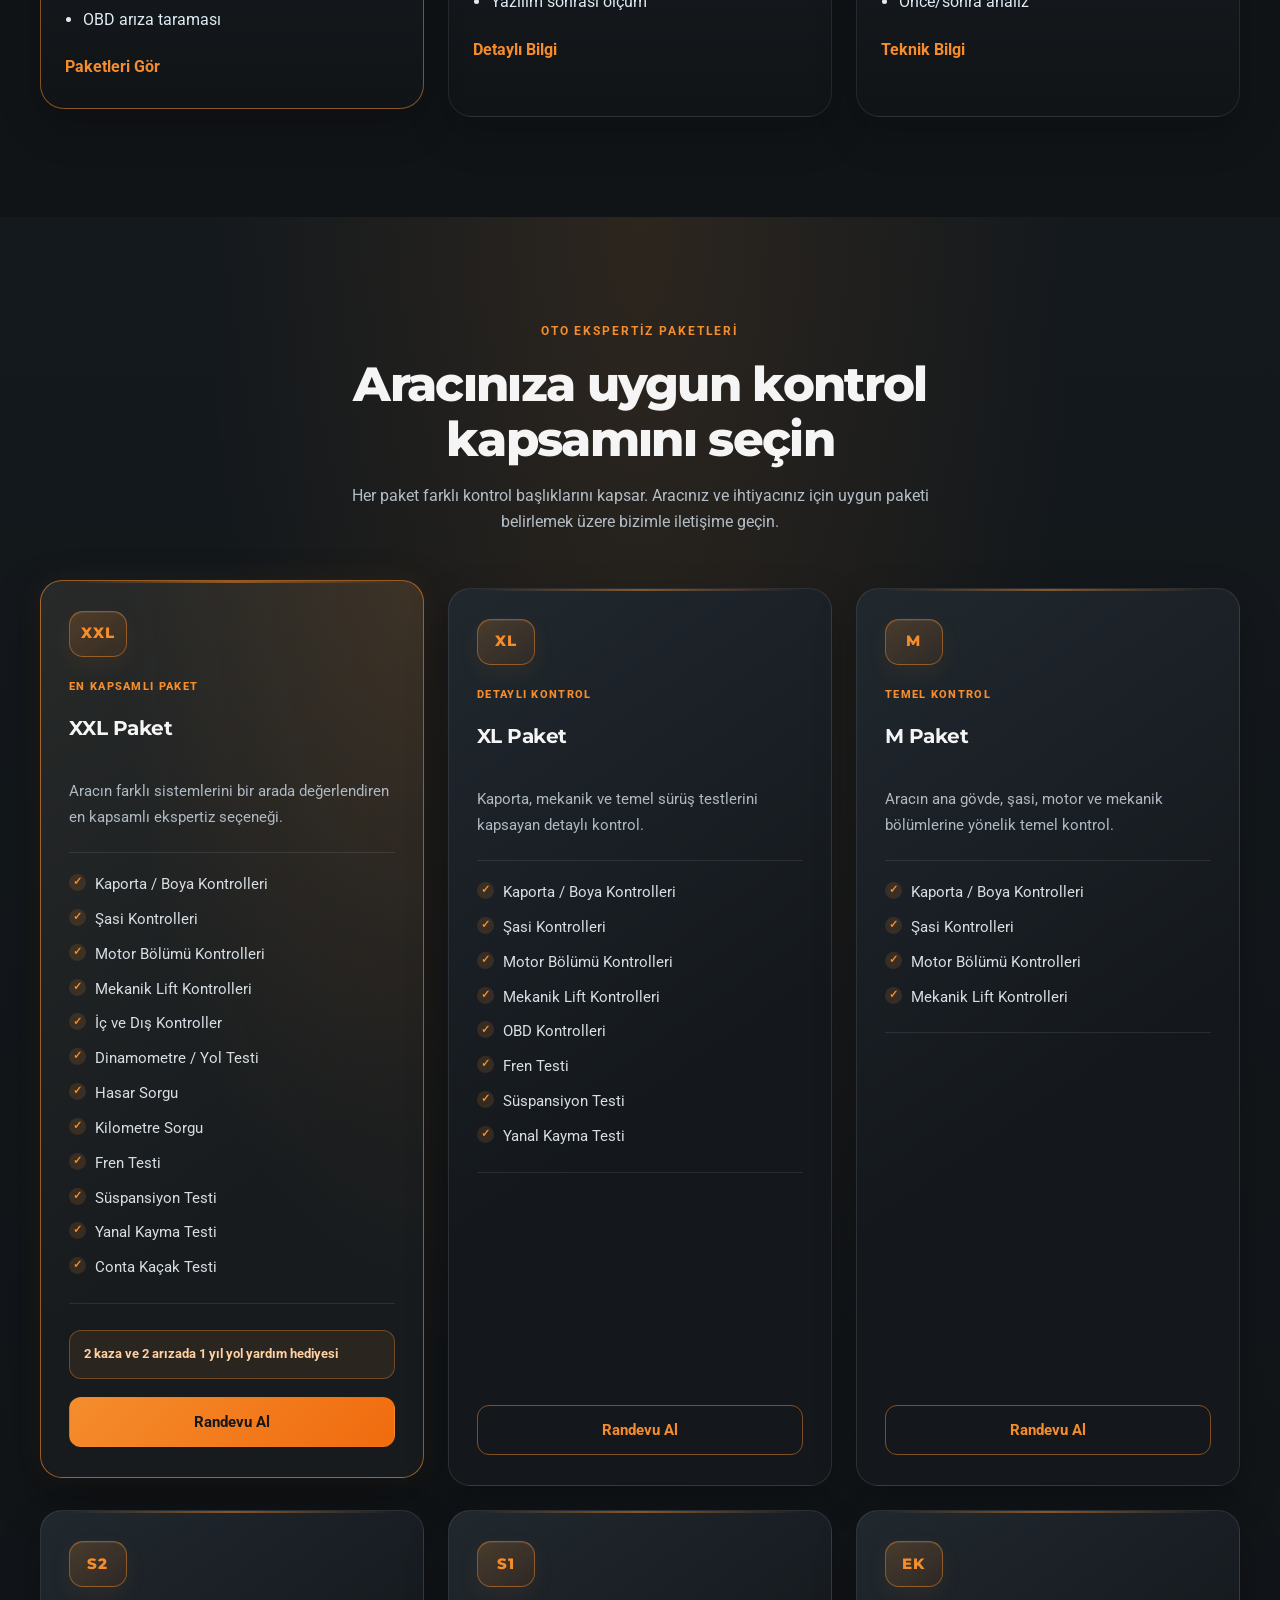
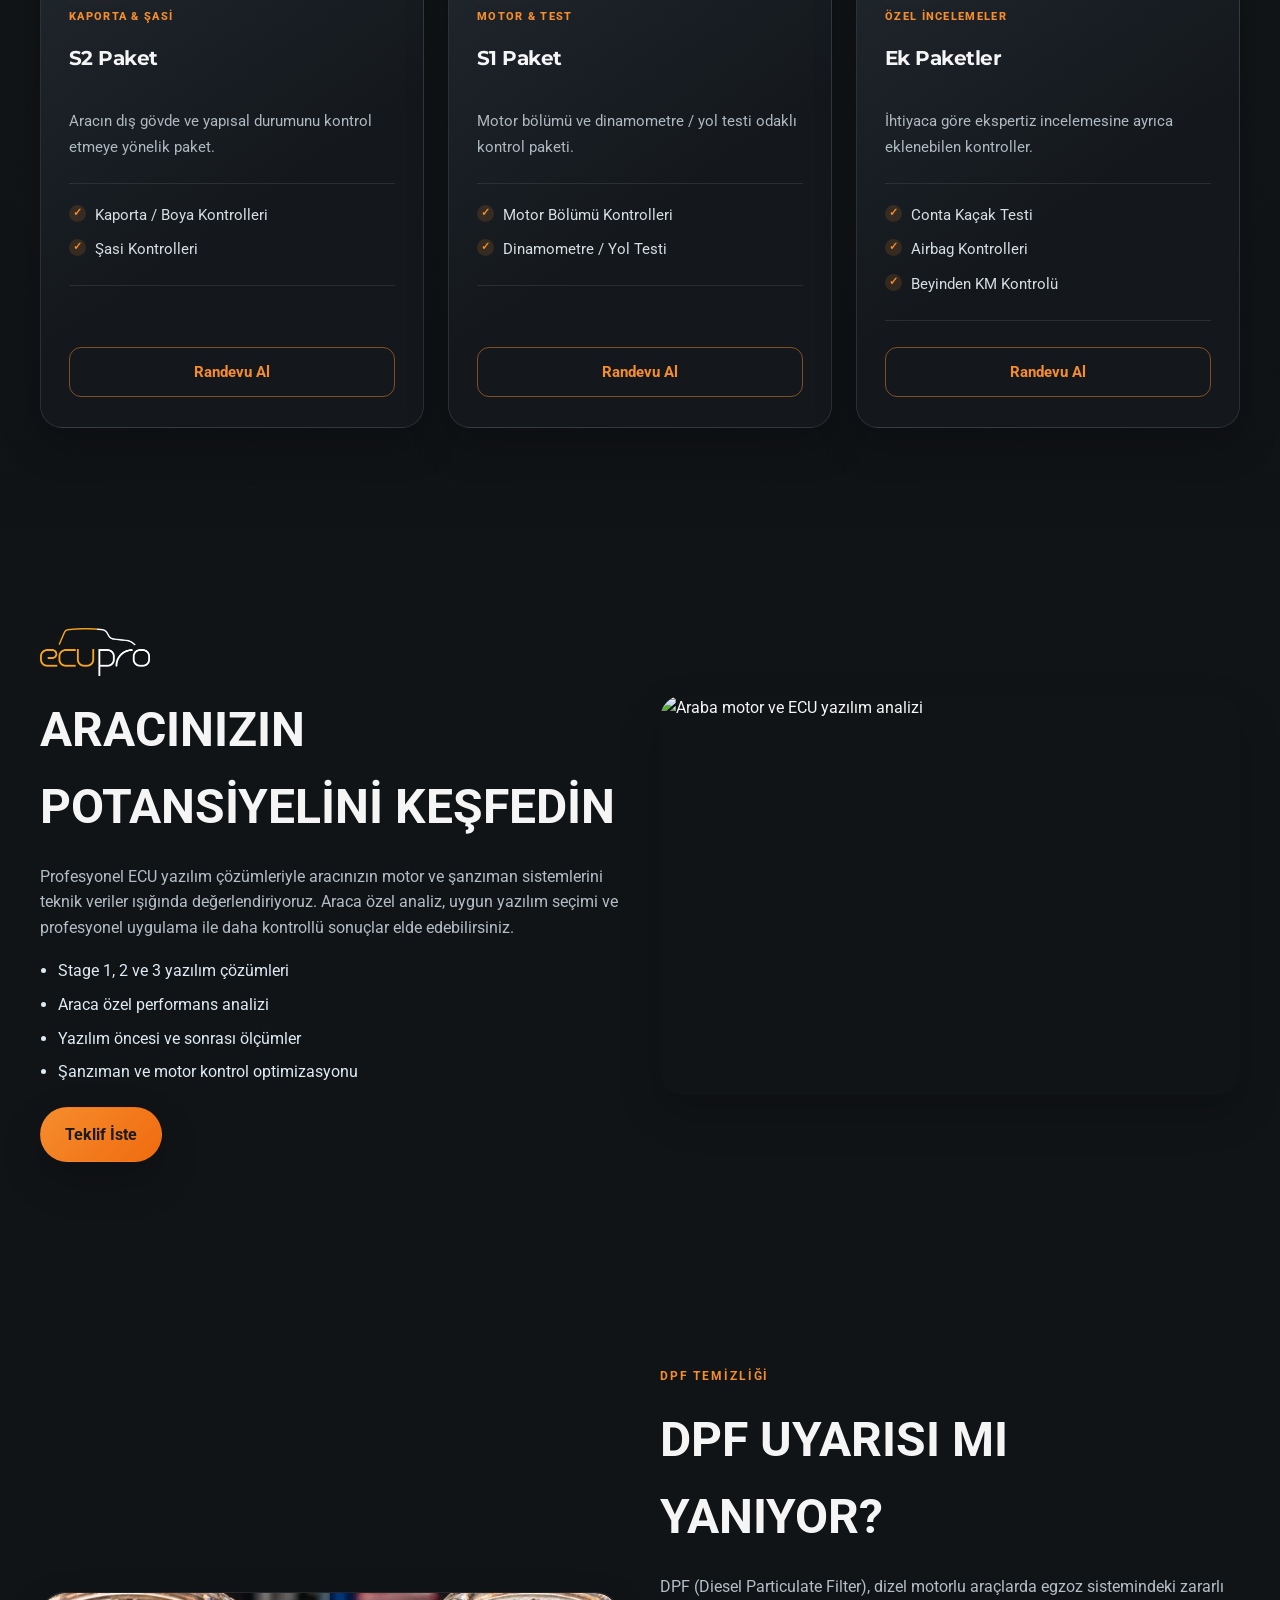
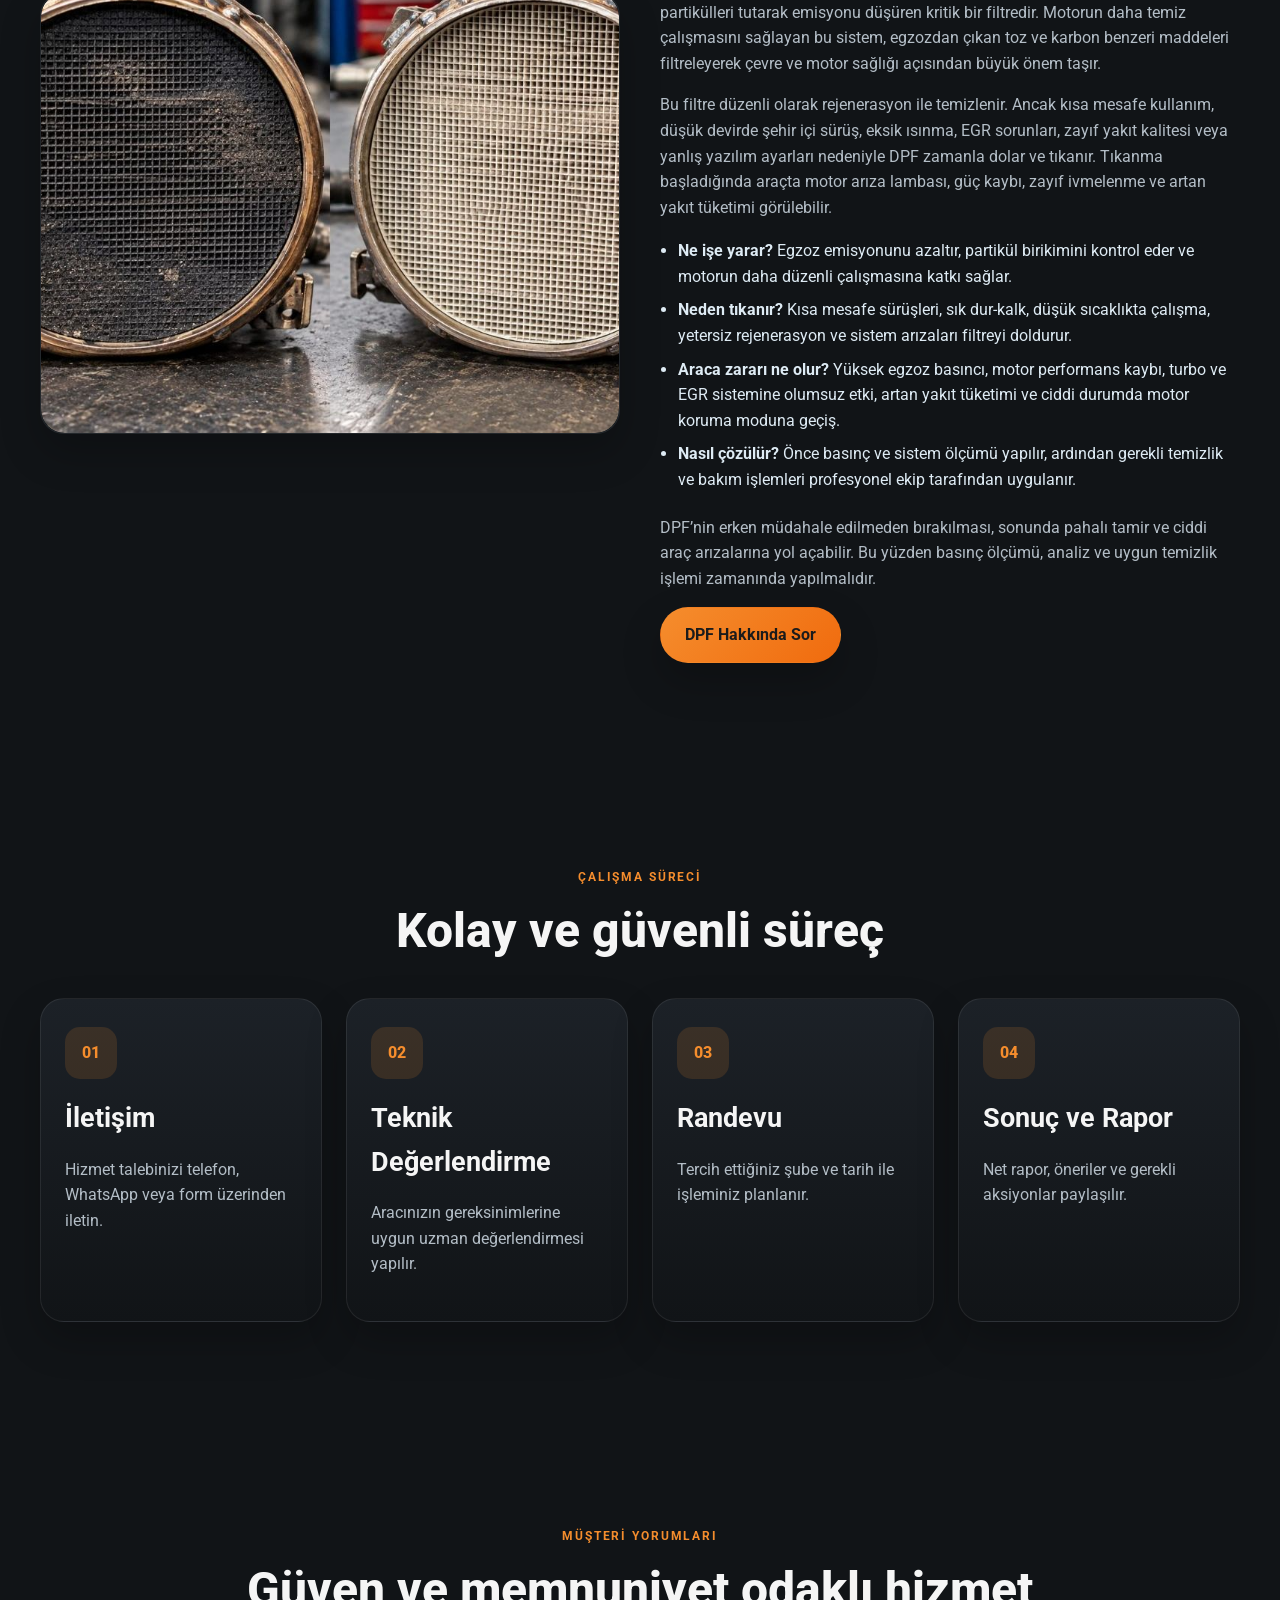
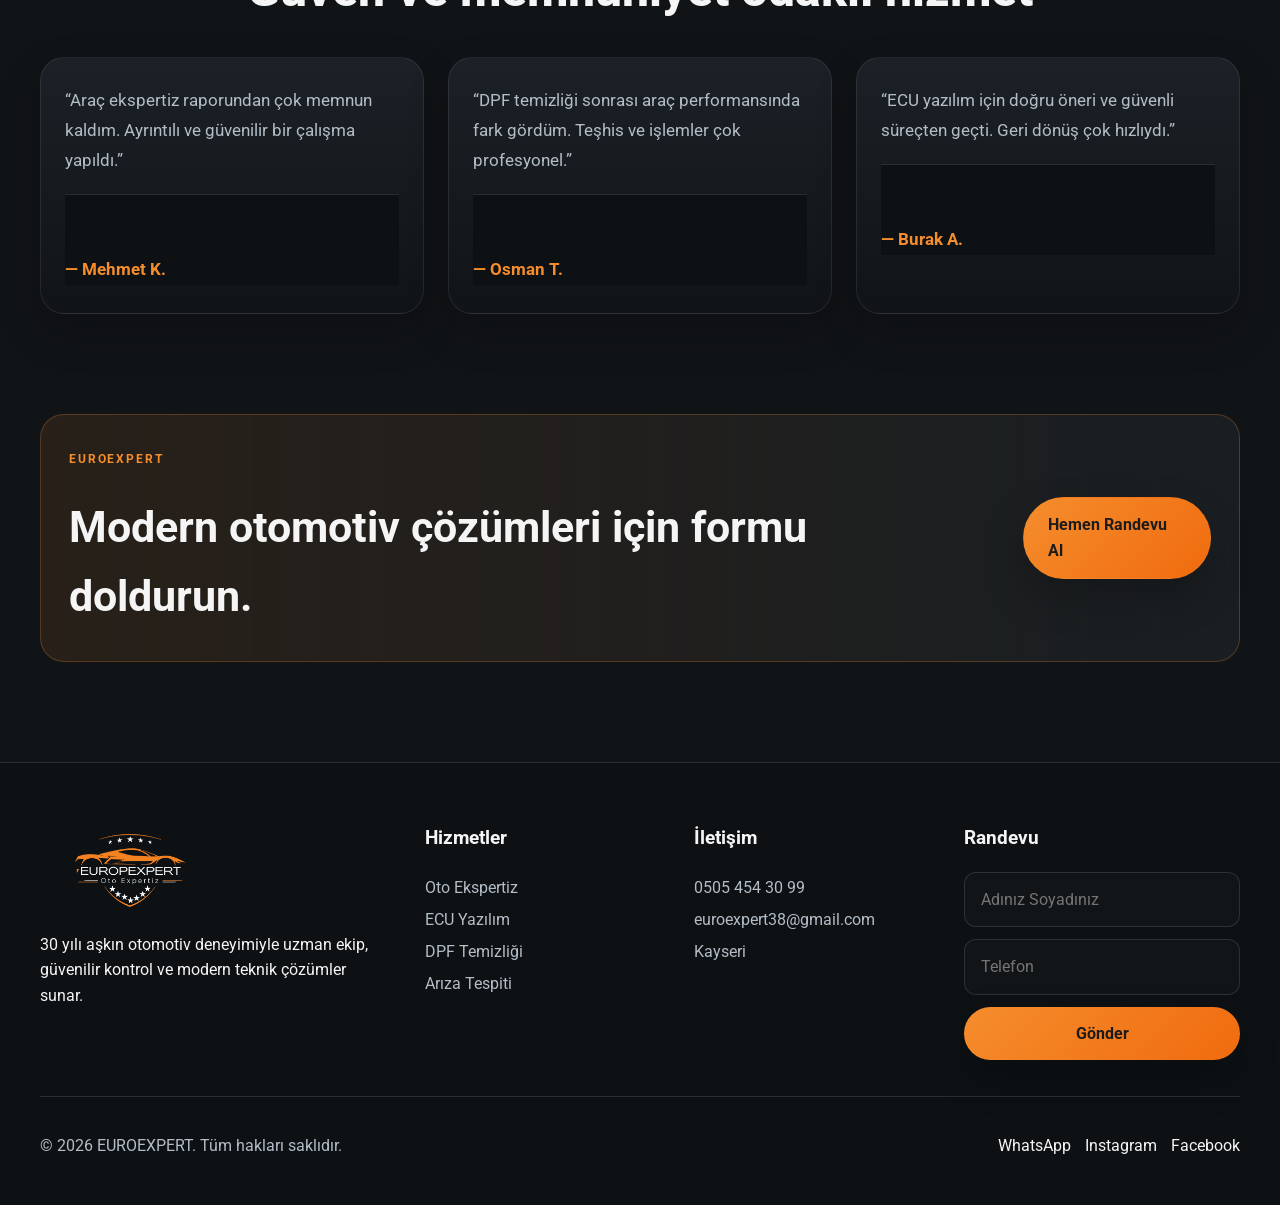
==== commit 01343171: "Optimize website SEO for top search result on Google Europe (6ac9f0d08aa94adad8cf8d24)" ====
--- a/index.html
+++ b/index.html
@@ -5,9 +5,62 @@
     <meta name="viewport" content="width=device-width, initial-scale=1.0" />
     <meta
       name="description"
-      content="EUROEXPERT - Oto ekspertiz, ECU yazılım, DPF temizliği ve otomotiv teknik hizmetleri."
-    />
-    <title>EUROEXPERT | Oto Ekspertiz & ECU Yazılım</title>
+      content="Europexpert (EUROEXPERT), Kayseri'de oto ekspertiz, ECU yazılım, arıza tespiti ve DPF temizliği hizmetleri sunar. Randevu için 0505 454 30 99."
+    />
+    <title>Europexpert | Kayseri Oto Ekspertiz – EUROEXPERT</title>
+    <link rel="canonical" href="https://europotoexpert.netlify.app/" />
+    <meta property="og:type" content="website" />
+    <meta property="og:locale" content="tr_TR" />
+    <meta property="og:site_name" content="EUROEXPERT" />
+    <meta property="og:title" content="Europexpert | Kayseri Oto Ekspertiz – EUROEXPERT" />
+    <meta
+      property="og:description"
+      content="Kayseri'de oto ekspertiz, ECU yazılım, arıza tespiti ve DPF temizliği. Europexpert (EUROEXPERT) ile randevu ve hizmet bilgileri."
+    />
+    <meta property="og:url" content="https://europotoexpert.netlify.app/" />
+    <meta property="og:image" content="https://europotoexpert.netlify.app/assets/europlogoson.png" />
+    <meta property="og:image:alt" content="EUROEXPERT oto ekspertiz logosu" />
+    <meta name="twitter:card" content="summary" />
+    <meta name="twitter:title" content="Europexpert | Kayseri Oto Ekspertiz – EUROEXPERT" />
+    <meta
+      name="twitter:description"
+      content="Kayseri'de oto ekspertiz, ECU yazılım, arıza tespiti ve DPF temizliği. Randevu: 0505 454 30 99."
+    />
+    <meta name="twitter:image" content="https://europotoexpert.netlify.app/assets/europlogoson.png" />
+    <script type="application/ld+json">
+      {
+        "@context": "https://schema.org",
+        "@graph": [
+          {
+            "@type": "WebSite",
+            "@id": "https://europotoexpert.netlify.app/#website",
+            "url": "https://europotoexpert.netlify.app/",
+            "name": "EUROEXPERT",
+            "alternateName": "Europexpert",
+            "inLanguage": "tr-TR",
+            "publisher": { "@id": "https://europotoexpert.netlify.app/#business" }
+          },
+          {
+            "@type": "AutomotiveBusiness",
+            "@id": "https://europotoexpert.netlify.app/#business",
+            "name": "EUROEXPERT",
+            "alternateName": "Europexpert",
+            "url": "https://europotoexpert.netlify.app/",
+            "logo": "https://europotoexpert.netlify.app/assets/europlogoson.png",
+            "image": "https://europotoexpert.netlify.app/assets/europlogoson.png",
+            "description": "Kayseri'de oto ekspertiz, ECU yazılım, arıza tespiti ve DPF temizliği hizmetleri.",
+            "telephone": "+905054543099",
+            "email": "euroexpert38@gmail.com",
+            "address": {
+              "@type": "PostalAddress",
+              "addressLocality": "Kayseri",
+              "addressCountry": "TR"
+            },
+            "areaServed": "Kayseri"
+          }
+        ]
+      }
+    </script>
     <link rel="preconnect" href="https://fonts.googleapis.com" />
     <link rel="preconnect" href="https://fonts.gstatic.com" crossorigin />
     <link
@@ -45,10 +98,11 @@
         <div class="container hero-content">
           <div class="hero-copy">
             <p class="eyebrow">30 YILLIK OTOMOTİV TECRÜBESİ</p>
-            <h1>ARACINIZI UZMAN GÖZÜYLE TANIYIN</h1>
-            <p class="lead">
-              Oto ekspertiz, ECU yazılım, profesyonel arıza tespiti ve DPF temizliği
-              hizmetlerimizi modern teknolojilerle güvenle sunuyoruz.
+            <h1>EUROEXPERT OTO EKSPERTİZ</h1>
+            <p class="lead">
+              Europexpert (EUROEXPERT) olarak Kayseri'de oto ekspertiz, ECU yazılım,
+              profesyonel arıza tespiti ve DPF temizliği hizmetlerimizi modern
+              teknolojilerle güvenle sunuyoruz.
             </p>
             <div class="hero-actions">
               <a class="primary-btn" href="#iletisim">Randevu Al</a>
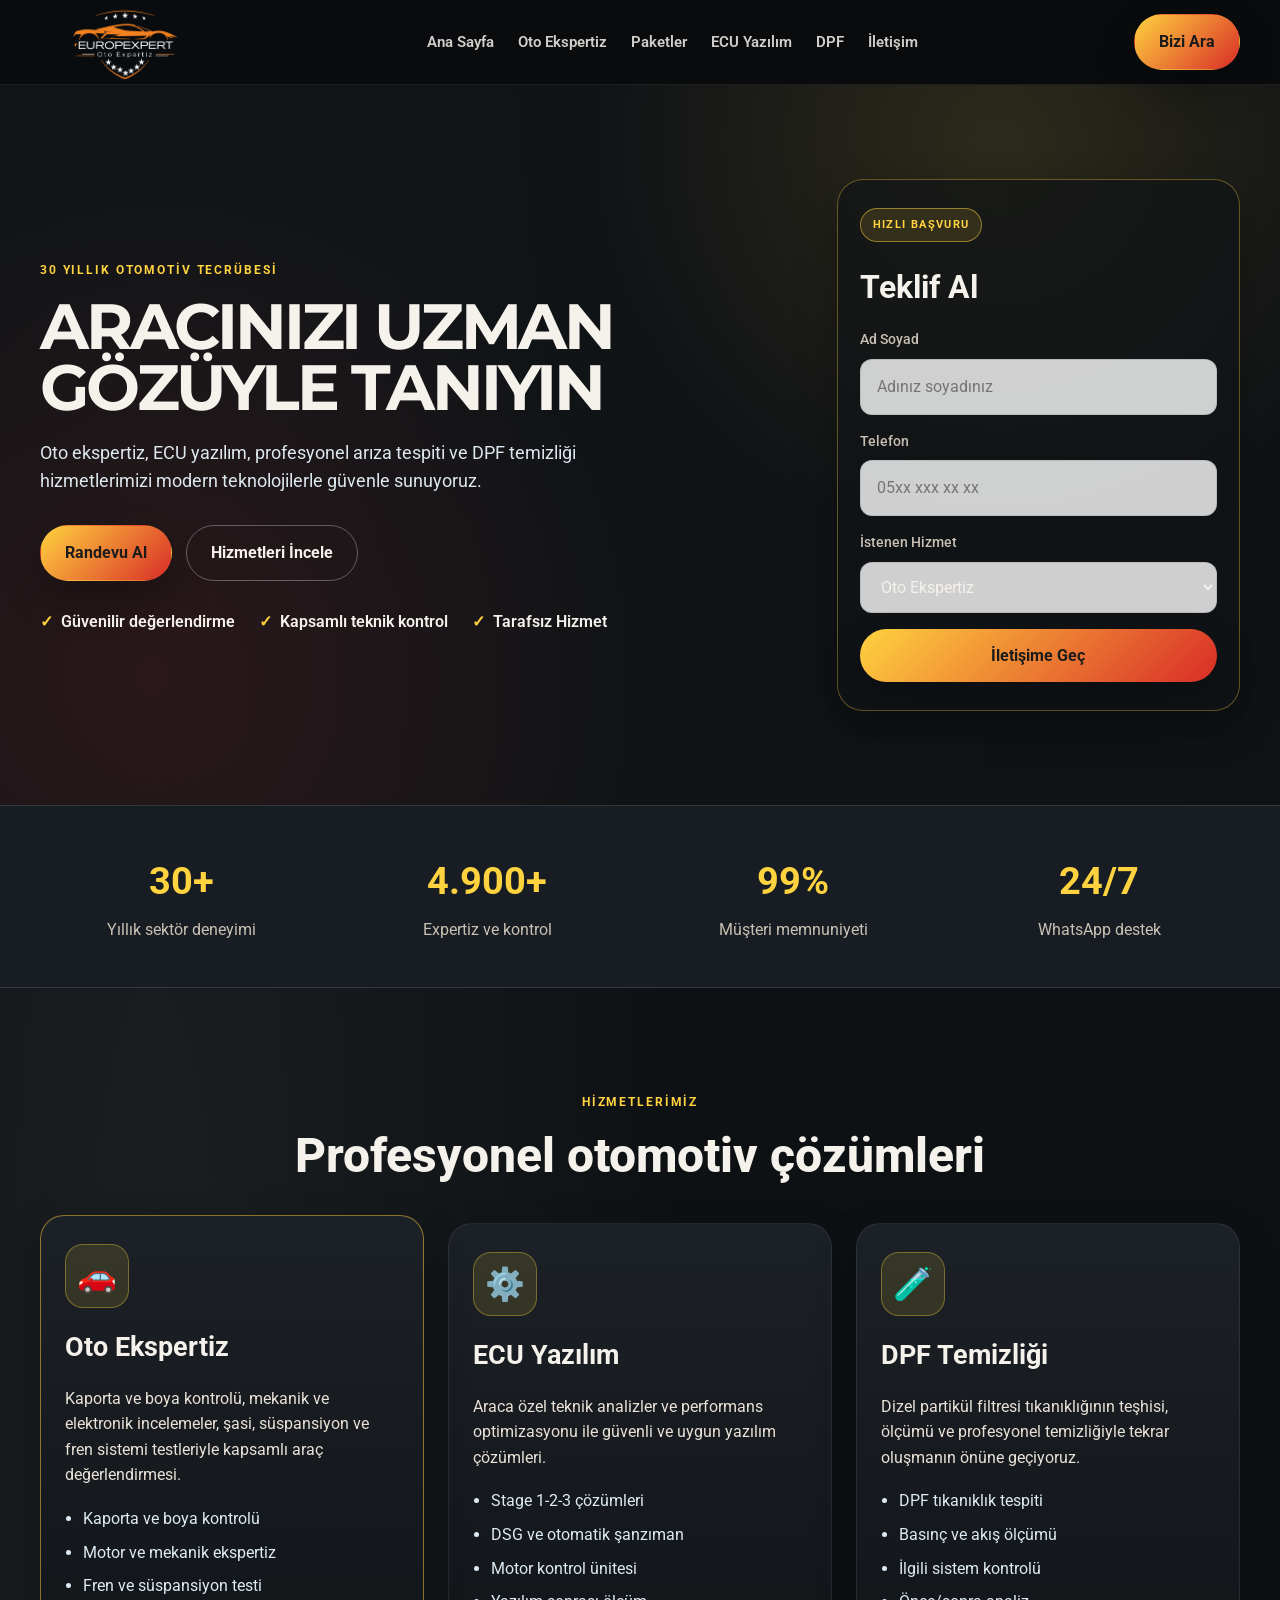
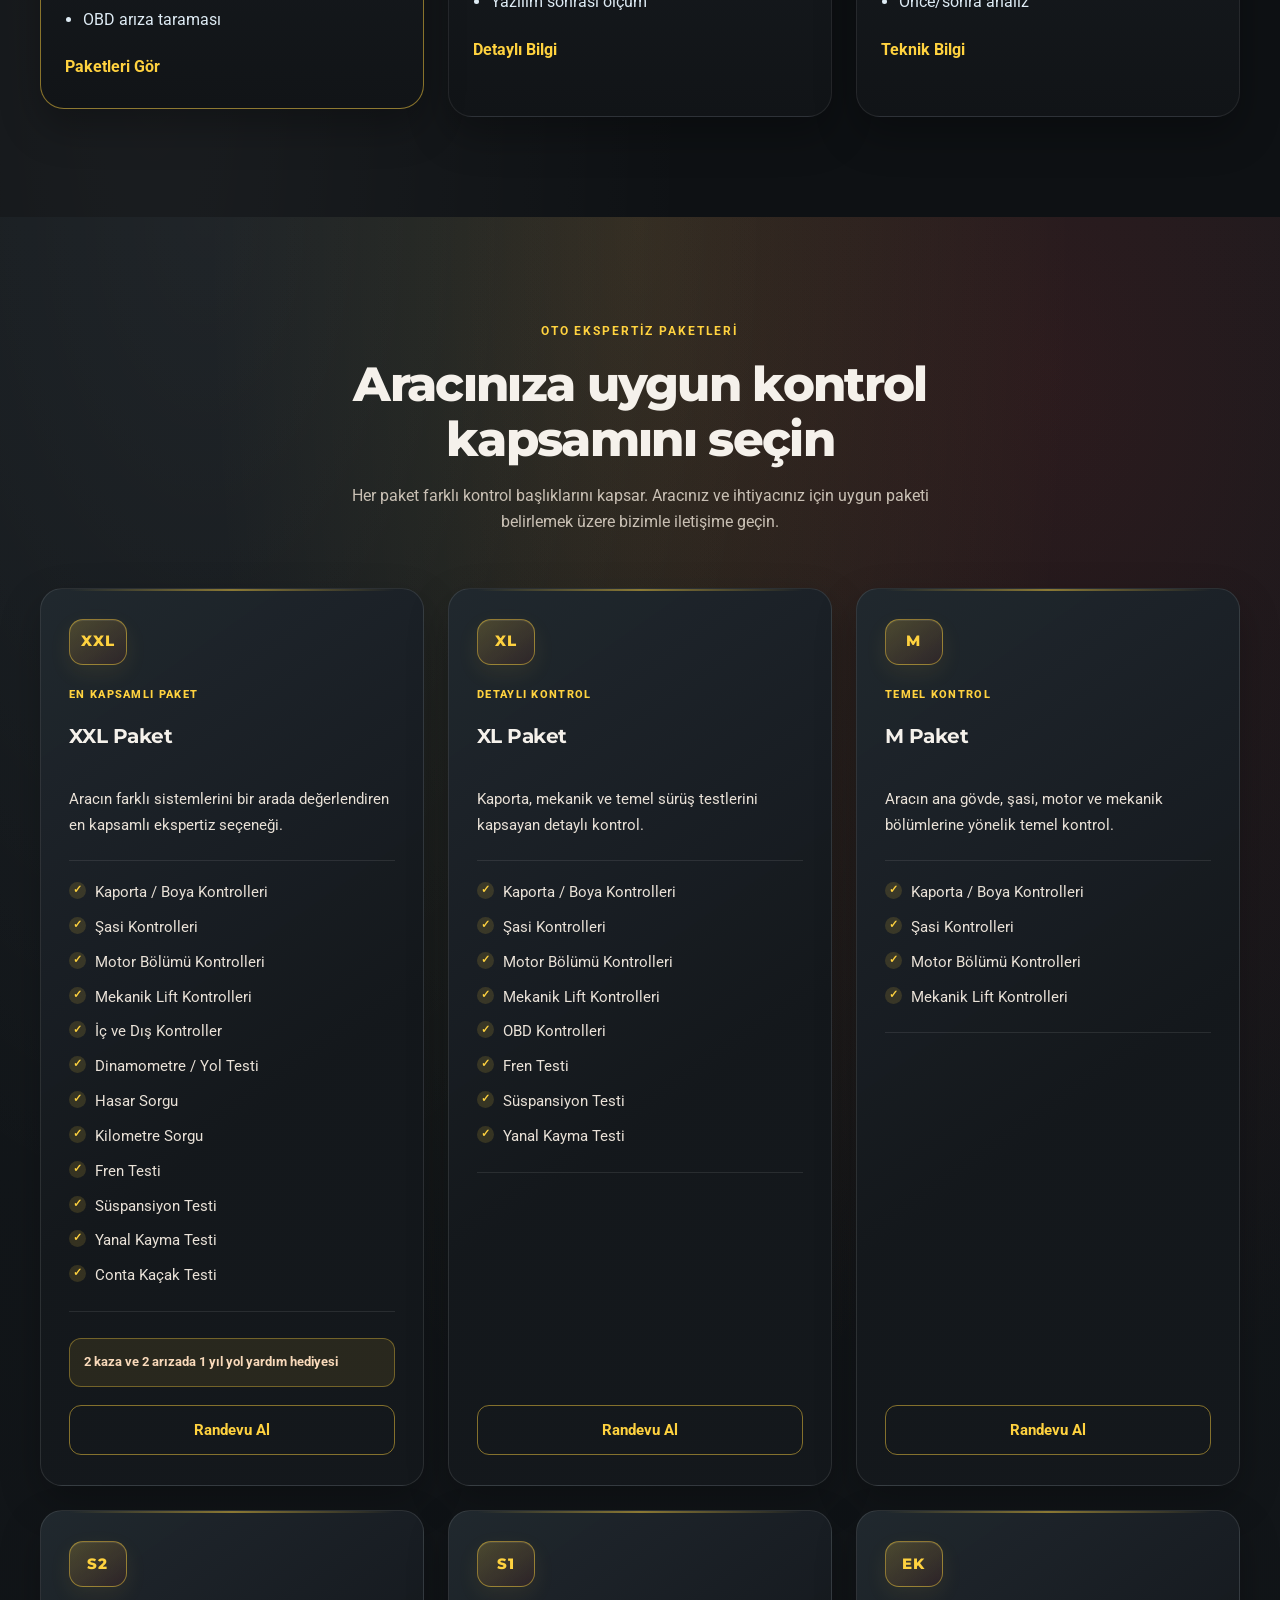
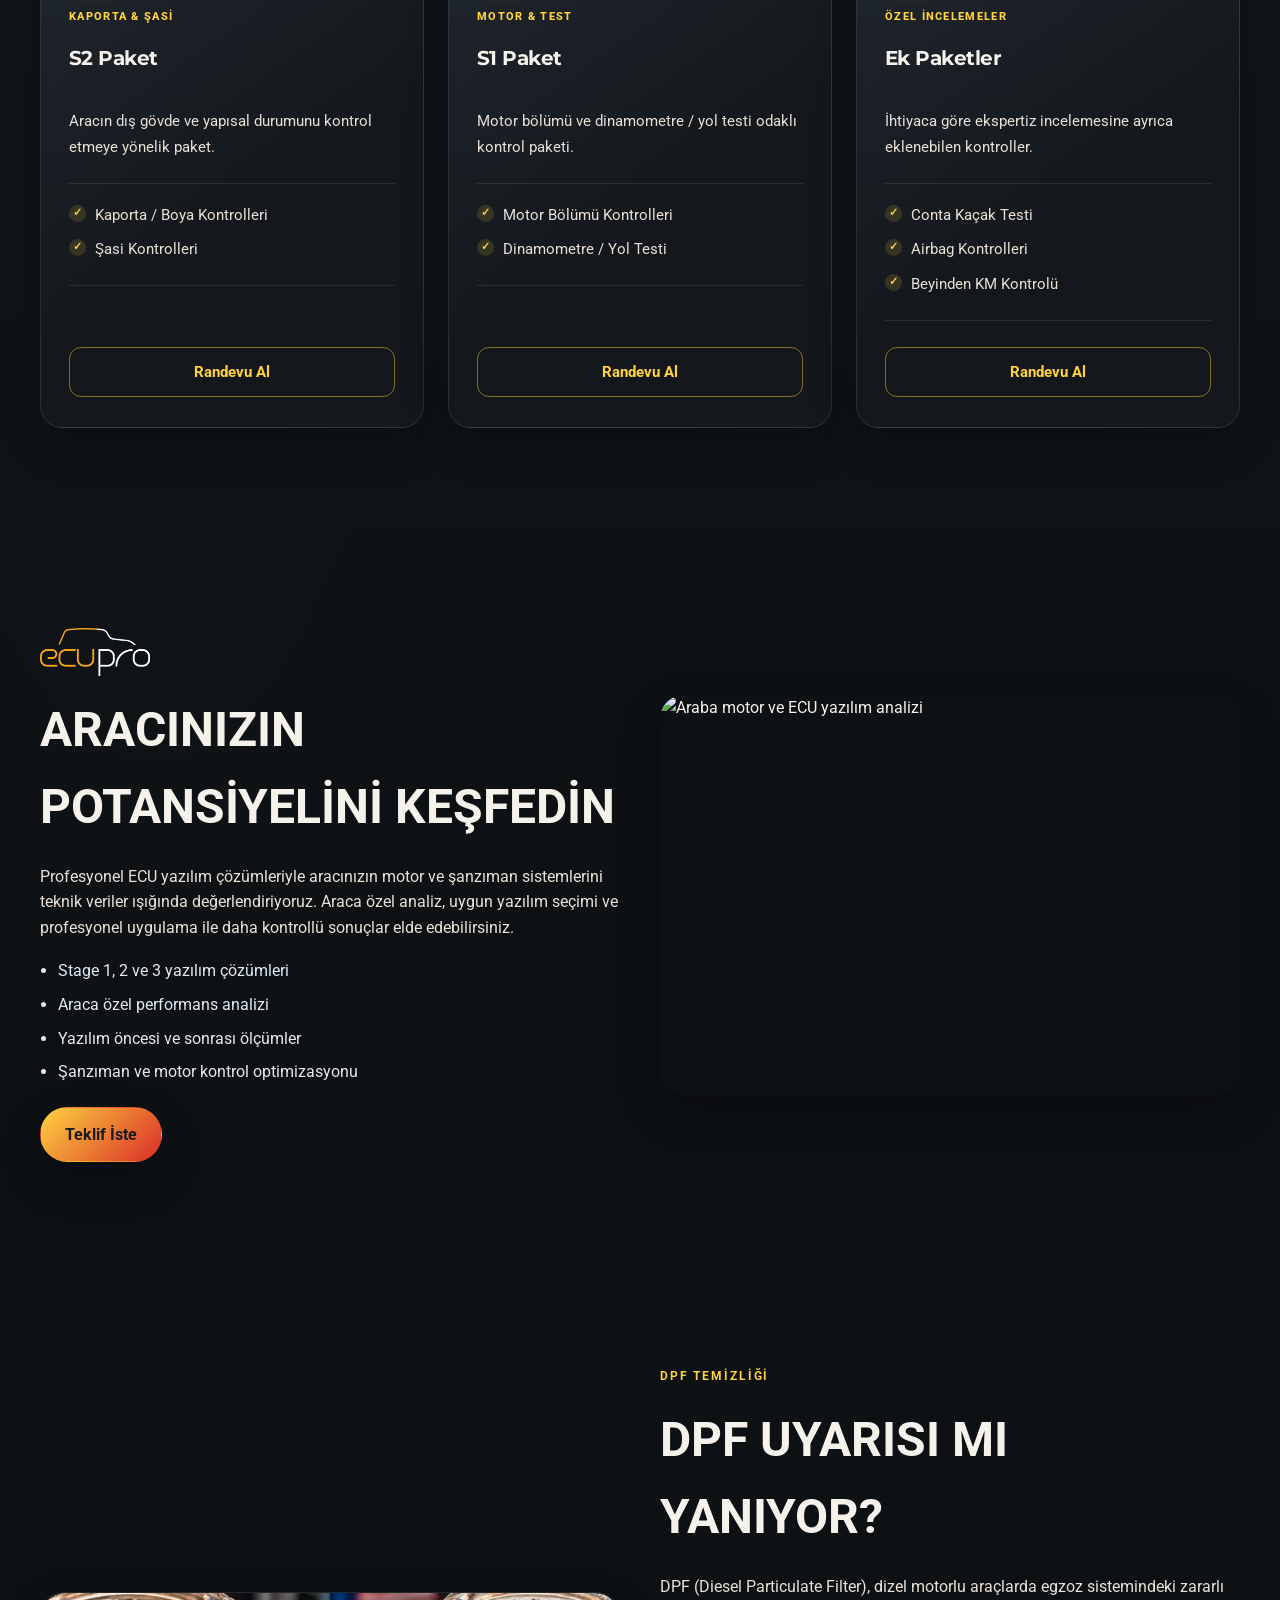
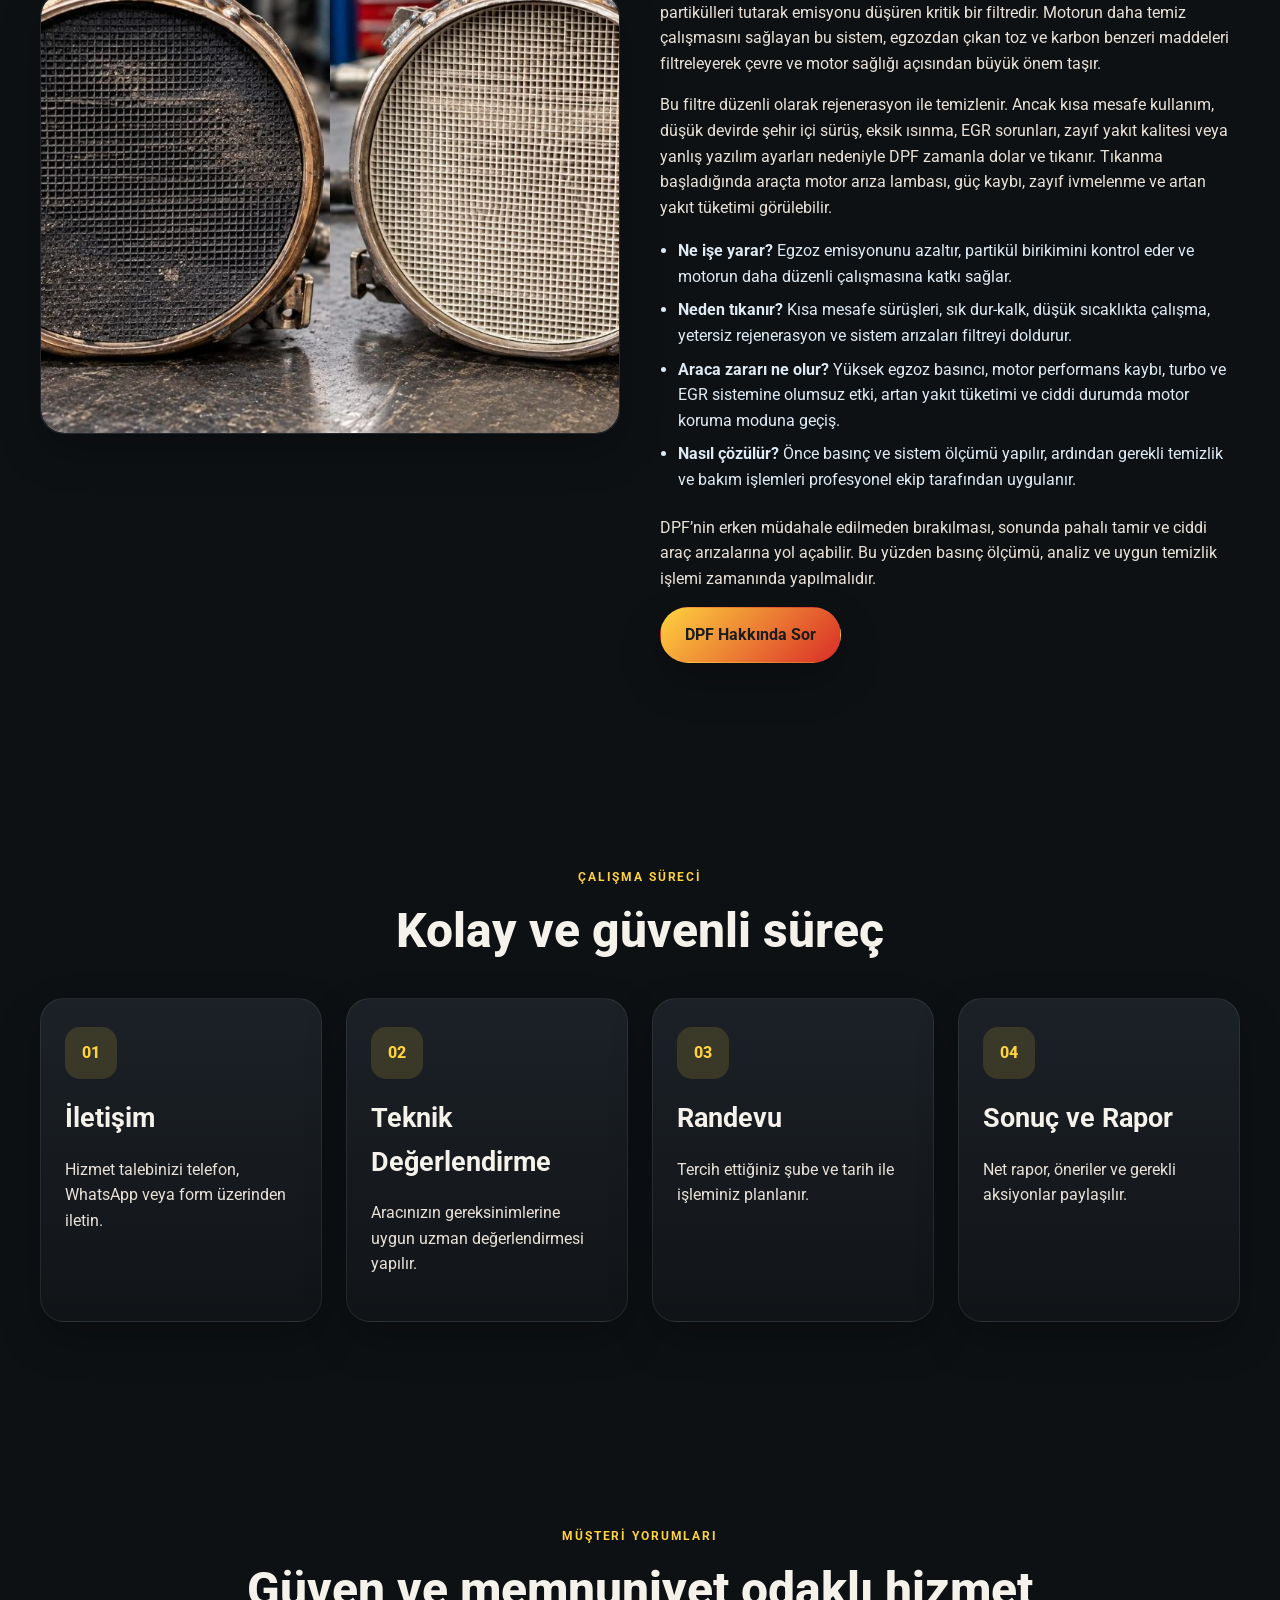
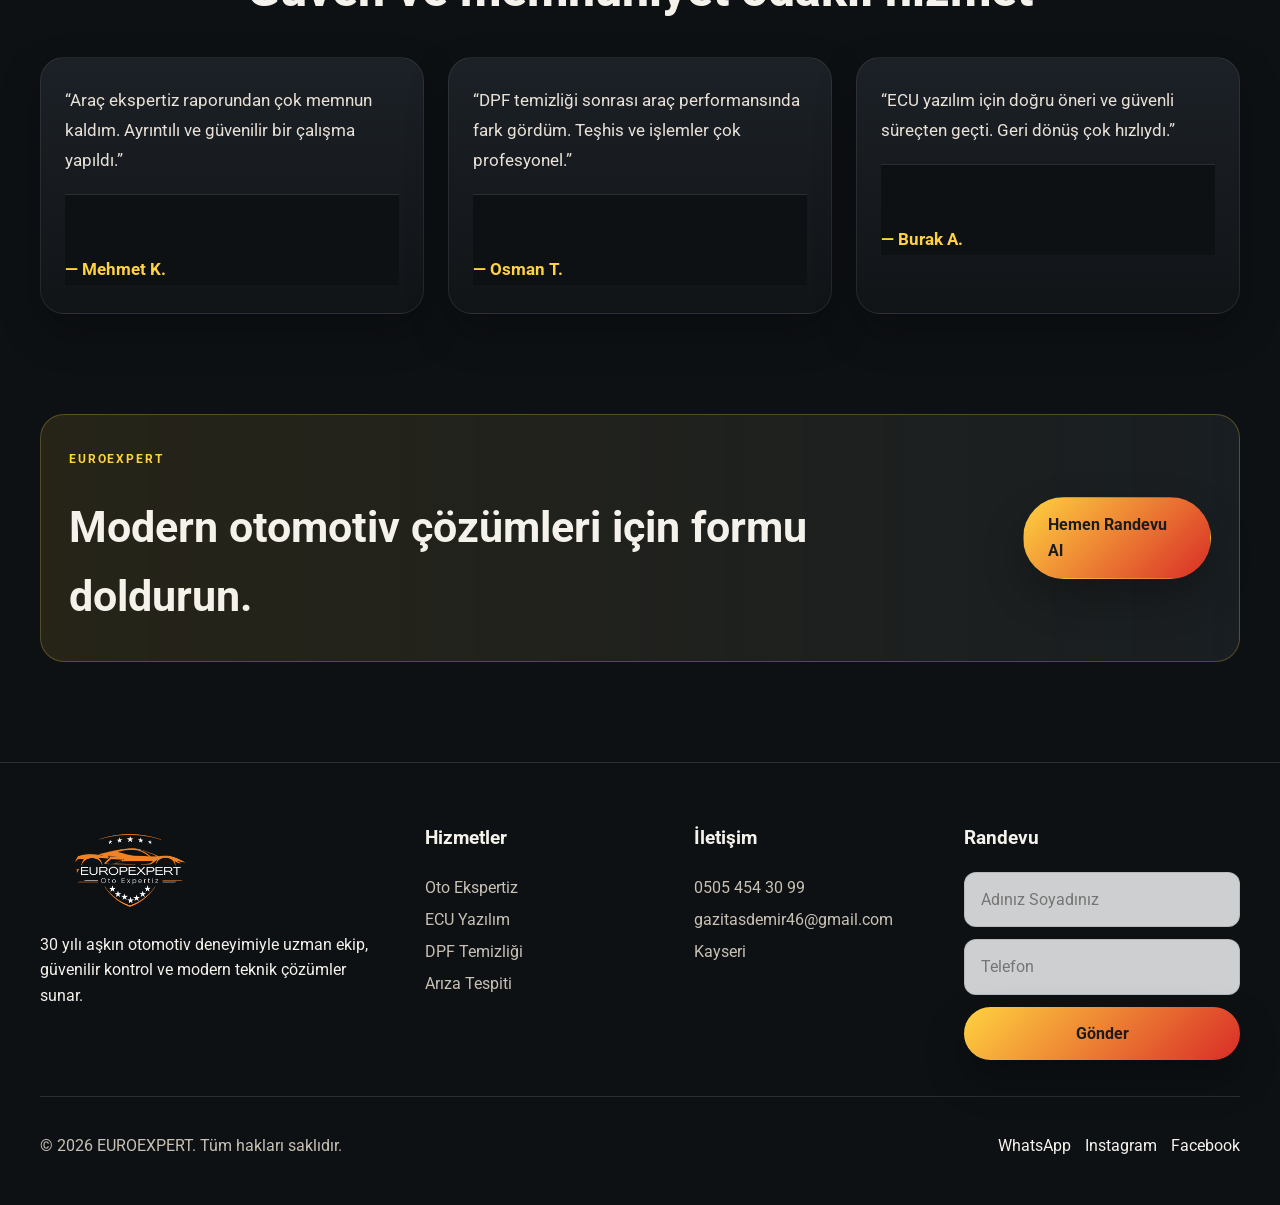
==== commit 3536c028: "Publish Euroexpert website" ====
--- a/index.html
+++ b/index.html
@@ -1,525 +1,499 @@
-<!DOCTYPE html>
-<html lang="tr">
-  <head>
-    <meta charset="UTF-8" />
-    <meta name="viewport" content="width=device-width, initial-scale=1.0" />
-    <meta
-      name="description"
-      content="Europexpert (EUROEXPERT), Kayseri'de oto ekspertiz, ECU yazılım, arıza tespiti ve DPF temizliği hizmetleri sunar. Randevu için 0505 454 30 99."
+﻿<!DOCTYPE html>
+<html lang="tr">
+  <head>
+    <meta charset="UTF-8" />
+    <meta name="viewport" content="width=device-width, initial-scale=1.0" />
+    <meta
+      name="description"
+      content="Kayseri EUROEXPERT'te oto ekspertiz, ECU yazılım ve DPF temizliği. Aracınız için uzman kontrolü ve profesyonel otomotiv çözümleri."
     />
-    <title>Europexpert | Kayseri Oto Ekspertiz – EUROEXPERT</title>
-    <link rel="canonical" href="https://europotoexpert.netlify.app/" />
+    <meta name="robots" content="index, follow" />
+    <link rel="canonical" href="https://gazinizx.github.io/websit/" />
     <meta property="og:type" content="website" />
     <meta property="og:locale" content="tr_TR" />
-    <meta property="og:site_name" content="EUROEXPERT" />
-    <meta property="og:title" content="Europexpert | Kayseri Oto Ekspertiz – EUROEXPERT" />
+    <meta property="og:title" content="EUROEXPERT Kayseri | Oto Ekspertiz, ECU Yazılım & DPF" />
     <meta
       property="og:description"
-      content="Kayseri'de oto ekspertiz, ECU yazılım, arıza tespiti ve DPF temizliği. Europexpert (EUROEXPERT) ile randevu ve hizmet bilgileri."
+      content="Kayseri'de oto ekspertiz, ECU yazılım ve DPF temizliği hizmetleri."
     />
-    <meta property="og:url" content="https://europotoexpert.netlify.app/" />
-    <meta property="og:image" content="https://europotoexpert.netlify.app/assets/europlogoson.png" />
-    <meta property="og:image:alt" content="EUROEXPERT oto ekspertiz logosu" />
-    <meta name="twitter:card" content="summary" />
-    <meta name="twitter:title" content="Europexpert | Kayseri Oto Ekspertiz – EUROEXPERT" />
-    <meta
-      name="twitter:description"
-      content="Kayseri'de oto ekspertiz, ECU yazılım, arıza tespiti ve DPF temizliği. Randevu: 0505 454 30 99."
-    />
-    <meta name="twitter:image" content="https://europotoexpert.netlify.app/assets/europlogoson.png" />
+    <meta property="og:url" content="https://gazinizx.github.io/websit/" />
+    <meta property="og:image" content="https://gazinizx.github.io/websit/assets/europlogoson.png" />
+    <title>EUROEXPERT Kayseri | Oto Ekspertiz, ECU Yazılım & DPF</title>
     <script type="application/ld+json">
       {
         "@context": "https://schema.org",
-        "@graph": [
-          {
-            "@type": "WebSite",
-            "@id": "https://europotoexpert.netlify.app/#website",
-            "url": "https://europotoexpert.netlify.app/",
-            "name": "EUROEXPERT",
-            "alternateName": "Europexpert",
-            "inLanguage": "tr-TR",
-            "publisher": { "@id": "https://europotoexpert.netlify.app/#business" }
-          },
-          {
-            "@type": "AutomotiveBusiness",
-            "@id": "https://europotoexpert.netlify.app/#business",
-            "name": "EUROEXPERT",
-            "alternateName": "Europexpert",
-            "url": "https://europotoexpert.netlify.app/",
-            "logo": "https://europotoexpert.netlify.app/assets/europlogoson.png",
-            "image": "https://europotoexpert.netlify.app/assets/europlogoson.png",
-            "description": "Kayseri'de oto ekspertiz, ECU yazılım, arıza tespiti ve DPF temizliği hizmetleri.",
-            "telephone": "+905054543099",
-            "email": "euroexpert38@gmail.com",
-            "address": {
-              "@type": "PostalAddress",
-              "addressLocality": "Kayseri",
-              "addressCountry": "TR"
-            },
-            "areaServed": "Kayseri"
-          }
-        ]
+        "@type": "Organization",
+        "name": "EUROEXPERT",
+        "url": "https://gazinizx.github.io/websit/",
+        "logo": "https://gazinizx.github.io/websit/assets/europlogoson.png",
+        "email": "gazitasdemir46@gmail.com",
+        "telephone": "+905054543099",
+        "areaServed": {
+          "@type": "City",
+          "name": "Kayseri"
+        }
       }
     </script>
-    <link rel="preconnect" href="https://fonts.googleapis.com" />
-    <link rel="preconnect" href="https://fonts.gstatic.com" crossorigin />
-    <link
-      href="https://fonts.googleapis.com/css2?family=Montserrat:wght@400;500;600;700;800;900&family=Roboto:wght@300;400;500;700&display=swap"
-      rel="stylesheet"
-    />
-    <link rel="stylesheet" href="styles.css?v=20261008-package-details" />
-  </head>
-  <body>
-    <header class="topbar">
-      <div class="container nav-wrap">
-        <a href="#home" class="brand" aria-label="EUROEXPERT ana sayfa">
-          <img src="assets/europlogoson.png" alt="EUROEXPERT logo" />
-        </a>
-
-        <nav class="main-nav" aria-label="Ana menü">
-          <a href="#home">Ana Sayfa</a>
-          <a href="#expertiz">Oto Ekspertiz</a>
-          <a href="#paketler">Paketler</a>
-          <a href="#ecu">ECU Yazılım</a>
-          <a href="#dpf">DPF</a>
-          <a href="#iletisim">İletişim</a>
-        </nav>
-
-        <div class="nav-actions">
-          <a class="phone-btn" href="tel:+905054543099">Bizi Ara</a>
-          <button class="menu-toggle" aria-label="Menüyü aç/kapat">☰</button>
-        </div>
-      </div>
-    </header>
-
-    <main id="home">
-      <section class="hero">
-        <div class="hero-overlay"></div>
-        <div class="container hero-content">
-          <div class="hero-copy">
-            <p class="eyebrow">30 YILLIK OTOMOTİV TECRÜBESİ</p>
-            <h1>EUROEXPERT OTO EKSPERTİZ</h1>
+    <link rel="preconnect" href="https://fonts.googleapis.com" />
+    <link rel="preconnect" href="https://fonts.gstatic.com" crossorigin />
+    <link
+      href="https://fonts.googleapis.com/css2?family=Montserrat:wght@400;500;600;700;800;900&family=Roboto:wght@300;400;500;700&display=swap"
+      rel="stylesheet"
+    />
+    <link rel="stylesheet" href="styles.css?v=20261010-red-yellow" />
+  </head>
+  <body>
+    <header class="topbar">
+      <div class="container nav-wrap">
+        <a href="#home" class="brand" aria-label="EUROEXPERT ana sayfa">
+          <img src="assets/europlogoson.png" alt="EUROEXPERT logo" />
+        </a>
+
+        <nav class="main-nav" aria-label="Ana menü">
+          <a href="#home">Ana Sayfa</a>
+          <a href="#expertiz">Oto Ekspertiz</a>
+          <a href="#paketler">Paketler</a>
+          <a href="#ecu">ECU Yazılım</a>
+          <a href="#dpf">DPF</a>
+          <a href="mailto:gazitasdemir46@gmail.com?subject=EUROEXPERT%20İletişim%20Talebi">İletişim</a>
+        </nav>
+
+        <div class="nav-actions">
+          <a class="phone-btn" href="tel:+905054543099">Bizi Ara</a>
+          <button class="menu-toggle" aria-label="Menüyü aç/kapat">☰</button>
+        </div>
+      </div>
+    </header>
+
+    <main id="home">
+      <section class="hero">
+        <div class="hero-overlay"></div>
+        <div class="container hero-content">
+          <div class="hero-copy">
+            <p class="eyebrow">30 YILLIK OTOMOTİV TECRÜBESİ</p>
+            <h1>ARACINIZI UZMAN GÖZÜYLE TANIYIN</h1>
             <p class="lead">
-              Europexpert (EUROEXPERT) olarak Kayseri'de oto ekspertiz, ECU yazılım,
-              profesyonel arıza tespiti ve DPF temizliği hizmetlerimizi modern
-              teknolojilerle güvenle sunuyoruz.
-            </p>
-            <div class="hero-actions">
-              <a class="primary-btn" href="#iletisim">Randevu Al</a>
-              <a class="secondary-btn" href="#expertiz">Hizmetleri İncele</a>
-            </div>
-            <ul class="hero-points">
-              <li>Güvenilir değerlendirme</li>
-              <li>Kapsamlı teknik kontrol</li>
-              <li>Tarafsız Hizmet</li>
-            </ul>
-          </div>
-
-          <div class="hero-panel">
-            <div class="panel-card">
-              <div class="mini-tag">Hızlı Başvuru</div>
-              <h3>Teklif Al</h3>
-              <form class="quick-form">
-                <label>
-                  <span>Ad Soyad</span>
-                  <input type="text" placeholder="Adınız soyadınız" />
-                </label>
-                <label>
-                  <span>Telefon</span>
-                  <input type="tel" placeholder="05xx xxx xx xx" />
-                </label>
-                <label>
-                  <span>İstenen Hizmet</span>
-                  <select>
-                    <option>Oto Ekspertiz</option>
-                    <option>ECU Yazılım</option>
-                    <option>DPF Temizliği</option>
-                  </select>
-                </label>
-                <button type="submit">İletişime Geç</button>
-              </form>
-            </div>
-          </div>
-        </div>
-      </section>
-
-      <section class="stats">
-        <div class="container stats-grid">
-          <div>
-            <strong>30+</strong>
-            <span>Yıllık sektör deneyimi</span>
-          </div>
-          <div>
-            <strong>4.900+</strong>
-            <span>Expertiz ve kontrol</span>
-          </div>
-          <div>
-            <strong>99%</strong>
-            <span>Müşteri memnuniyeti</span>
-          </div>
-          <div>
-            <strong>24/7</strong>
-            <span>WhatsApp destek</span>
-          </div>
-        </div>
-      </section>
-
-      <section class="services" id="expertiz">
-        <div class="container">
-          <div class="section-heading">
-            <p class="eyebrow alt">HİZMETLERİMİZ</p>
-            <h2>Profesyonel otomotiv çözümleri</h2>
-          </div>
-
-          <div class="service-grid">
-            <article class="service-card prominent">
-              <div class="icon">🚗</div>
-              <h3>Oto Ekspertiz</h3>
-              <p>
-                Kaporta ve boya kontrolü, mekanik ve elektronik incelemeler, şasi,
-                süspansiyon ve fren sistemi testleriyle kapsamlı araç değerlendirmesi.
-              </p>
-              <ul>
-                <li>Kaporta ve boya kontrolü</li>
-                <li>Motor ve mekanik ekspertiz</li>
-                <li>Fren ve süspansiyon testi</li>
-                <li>OBD arıza taraması</li>
-              </ul>
-              <a href="#paketler">Paketleri Gör</a>
-            </article>
-
-            <article class="service-card">
-              <div class="icon">⚙️</div>
-              <h3>ECU Yazılım</h3>
-              <p>
-                Araca özel teknik analizler ve performans optimizasyonu ile güvenli ve
-                uygun yazılım çözümleri.
-              </p>
-              <ul>
-                <li>Stage 1-2-3 çözümleri</li>
-                <li>DSG ve otomatik şanzıman</li>
-                <li>Motor kontrol ünitesi</li>
-                <li>Yazılım sonrası ölçüm</li>
-              </ul>
-              <a href="#ecu">Detaylı Bilgi</a>
-            </article>
-
-            <article class="service-card">
-              <div class="icon">🧪</div>
-              <h3>DPF Temizliği</h3>
-              <p>
-                Dizel partikül filtresi tıkanıklığının teşhisi, ölçümü ve profesyonel
-                temizliğiyle tekrar oluşmanın önüne geçiyoruz.
-              </p>
-              <ul>
-                <li>DPF tıkanıklık tespiti</li>
-                <li>Basınç ve akış ölçümü</li>
-                <li>İlgili sistem kontrolü</li>
-                <li>Önce/sonra analiz</li>
-              </ul>
-              <a href="#dpf">Teknik Bilgi</a>
-            </article>
-          </div>
-        </div>
-      </section>
-
-      <section class="packages" id="paketler">
-        <div class="container">
-          <div class="section-heading">
-            <p class="eyebrow alt">OTO EKSPERTİZ PAKETLERİ</p>
-            <h2>Aracınıza uygun kontrol kapsamını seçin</h2>
-            <p class="package-intro">
-              Her paket farklı kontrol başlıklarını kapsar. Aracınız ve ihtiyacınız için
-              uygun paketi belirlemek üzere bizimle iletişime geçin.
-            </p>
-          </div>
-
-          <div class="package-cards">
-            <article class="package-card featured">
-              <span class="package-badge">XXL</span>
-              <span class="package-level">EN KAPSAMLI PAKET</span>
-              <h3>XXL Paket</h3>
-              <p>Aracın farklı sistemlerini bir arada değerlendiren en kapsamlı ekspertiz seçeneği.</p>
-              <ul>
-                <li>Kaporta / Boya Kontrolleri</li>
-                <li>Şasi Kontrolleri</li>
-                <li>Motor Bölümü Kontrolleri</li>
-                <li>Mekanik Lift Kontrolleri</li>
-                <li>İç ve Dış Kontroller</li>
-                <li>Dinamometre / Yol Testi</li>
-                <li>Hasar Sorgu</li>
-                <li>Kilometre Sorgu</li>
-                <li>Fren Testi</li>
-                <li>Süspansiyon Testi</li>
-                <li>Yanal Kayma Testi</li>
-                <li>Conta Kaçak Testi</li>
-              </ul>
-              <p class="package-bonus">2 kaza ve 2 arızada 1 yıl yol yardım hediyesi</p>
-              <a href="#iletisim">Randevu Al</a>
-            </article>
-
-            <article class="package-card">
-              <span class="package-badge">XL</span>
-              <span class="package-level">DETAYLI KONTROL</span>
-              <h3>XL Paket</h3>
-              <p>Kaporta, mekanik ve temel sürüş testlerini kapsayan detaylı kontrol.</p>
-              <ul>
-                <li>Kaporta / Boya Kontrolleri</li>
-                <li>Şasi Kontrolleri</li>
-                <li>Motor Bölümü Kontrolleri</li>
-                <li>Mekanik Lift Kontrolleri</li>
-                <li>OBD Kontrolleri</li>
-                <li>Fren Testi</li>
-                <li>Süspansiyon Testi</li>
-                <li>Yanal Kayma Testi</li>
-              </ul>
-              <a href="#iletisim">Randevu Al</a>
-            </article>
-
-            <article class="package-card">
-              <span class="package-badge">M</span>
-              <span class="package-level">TEMEL KONTROL</span>
-              <h3>M Paket</h3>
-              <p>Aracın ana gövde, şasi, motor ve mekanik bölümlerine yönelik temel kontrol.</p>
-              <ul>
-                <li>Kaporta / Boya Kontrolleri</li>
-                <li>Şasi Kontrolleri</li>
-                <li>Motor Bölümü Kontrolleri</li>
-                <li>Mekanik Lift Kontrolleri</li>
-              </ul>
-              <a href="#iletisim">Randevu Al</a>
-            </article>
-
-            <article class="package-card">
-              <span class="package-badge">S2</span>
-              <span class="package-level">KAPORTA &amp; ŞASİ</span>
-              <h3>S2 Paket</h3>
-              <p>Aracın dış gövde ve yapısal durumunu kontrol etmeye yönelik paket.</p>
-              <ul>
-                <li>Kaporta / Boya Kontrolleri</li>
-                <li>Şasi Kontrolleri</li>
-              </ul>
-              <a href="#iletisim">Randevu Al</a>
-            </article>
-
-            <article class="package-card">
-              <span class="package-badge">S1</span>
-              <span class="package-level">MOTOR &amp; TEST</span>
-              <h3>S1 Paket</h3>
-              <p>Motor bölümü ve dinamometre / yol testi odaklı kontrol paketi.</p>
-              <ul>
-                <li>Motor Bölümü Kontrolleri</li>
-                <li>Dinamometre / Yol Testi</li>
-              </ul>
-              <a href="#iletisim">Randevu Al</a>
-            </article>
-
-            <article class="package-card">
-              <span class="package-badge">EK</span>
-              <span class="package-level">ÖZEL İNCELEMELER</span>
-              <h3>Ek Paketler</h3>
-              <p>İhtiyaca göre ekspertiz incelemesine ayrıca eklenebilen kontroller.</p>
-              <ul>
-                <li>Conta Kaçak Testi</li>
-                <li>Airbag Kontrolleri</li>
-                <li>Beyinden KM Kontrolü</li>
-              </ul>
-              <a href="#iletisim">Randevu Al</a>
-            </article>
-          </div>
-        </div>
-      </section>
-
-      <section class="feature-band" id="ecu">
-        <div class="container feature-wrap">
-          <div class="feature-copy">
-            <a class="ecupro-logo" href="https://kayseri.ecupro.com/" aria-label="ECUPRO web sitesini aç">
-              <img src="assets/ecupro.png" alt="ECUPRO" />
-            </a>
-            <h2>ARACINIZIN POTANSİYELİNİ KEŞFEDİN</h2>
-            <p>
-              Profesyonel ECU yazılım çözümleriyle aracınızın motor ve şanzıman
-              sistemlerini teknik veriler ışığında değerlendiriyoruz. Araca özel analiz,
-              uygun yazılım seçimi ve profesyonel uygulama ile daha kontrollü sonuçlar elde edebilirsiniz.
-            </p>
-            <ul>
-              <li>Stage 1, 2 ve 3 yazılım çözümleri</li>
-              <li>Araca özel performans analizi</li>
-              <li>Yazılım öncesi ve sonrası ölçümler</li>
-              <li>Şanzıman ve motor kontrol optimizasyonu</li>
-            </ul>
-            <a class="primary-btn" href="#iletisim">Teklif İste</a>
-          </div>
-          <div class="feature-image">
-            <img
-              src="https://images.unsplash.com/photo-1503376780353-7e6692767b70?auto=format&fit=crop&w=900&q=80"
-              alt="Araba motor ve ECU yazılım analizi"
-            />
-          </div>
-        </div>
-      </section>
-
-      <section class="dpf" id="dpf">
-        <div class="container dpf-grid">
-          <div class="dpf-image">
-            <div class="dpf-photo-stack">
-              <div class="dpf-photo dpf-photo--comparison">
-                <img
-                  src="assets/dpf-comparison-clean.jpeg"
-                  alt="DPF filtre karşılaştırması"
-                />
-              </div>
-            </div>
-          </div>
-          <div class="dpf-copy">
-            <p class="eyebrow alt">DPF TEMİZLİĞİ</p>
-            <h2>DPF UYARISI MI YANIYOR?</h2>
-            <p>
-              DPF (Diesel Particulate Filter), dizel motorlu araçlarda egzoz sistemindeki
-              zararlı partikülleri tutarak emisyonu düşüren kritik bir filtredir. Motorun
-              daha temiz çalışmasını sağlayan bu sistem, egzozdan çıkan toz ve karbon
-              benzeri maddeleri filtreleyerek çevre ve motor sağlığı açısından büyük önem taşır.
-            </p>
-            <p>
-              Bu filtre düzenli olarak rejenerasyon ile temizlenir. Ancak kısa mesafe
-              kullanım, düşük devirde şehir içi sürüş, eksik ısınma, EGR sorunları, zayıf
-              yakıt kalitesi veya yanlış yazılım ayarları nedeniyle DPF zamanla dolar ve
-              tıkanır. Tıkanma başladığında araçta motor arıza lambası, güç kaybı, zayıf
-              ivmelenme ve artan yakıt tüketimi görülebilir.
-            </p>
-            <ul>
-              <li><strong>Ne işe yarar?</strong> Egzoz emisyonunu azaltır, partikül birikimini kontrol eder ve motorun daha düzenli çalışmasına katkı sağlar.</li>
-              <li><strong>Neden tıkanır?</strong> Kısa mesafe sürüşleri, sık dur-kalk, düşük sıcaklıkta çalışma, yetersiz rejenerasyon ve sistem arızaları filtreyi doldurur.</li>
-              <li><strong>Araca zararı ne olur?</strong> Yüksek egzoz basıncı, motor performans kaybı, turbo ve EGR sistemine olumsuz etki, artan yakıt tüketimi ve ciddi durumda motor koruma moduna geçiş.</li>
-              <li><strong>Nasıl çözülür?</strong> Önce basınç ve sistem ölçümü yapılır, ardından gerekli temizlik ve bakım işlemleri profesyonel ekip tarafından uygulanır.</li>
-            </ul>
-            <p>
-              DPF’nin erken müdahale edilmeden bırakılması, sonunda pahalı tamir ve ciddi
-              araç arızalarına yol açabilir. Bu yüzden basınç ölçümü, analiz ve uygun
-              temizlik işlemi zamanında yapılmalıdır.
-            </p>
-            <a class="primary-btn" href="#iletisim">DPF Hakkında Sor</a>
-          </div>
-        </div>
-      </section>
-
-      <section class="process">
-        <div class="container">
-          <div class="section-heading">
-            <p class="eyebrow alt">ÇALIŞMA SÜRECİ</p>
-            <h2>Kolay ve güvenli süreç</h2>
-          </div>
-
-          <div class="process-grid">
-            <div class="step-card">
-              <span>01</span>
-              <h3>İletişim</h3>
-              <p>Hizmet talebinizi telefon, WhatsApp veya form üzerinden iletin.</p>
-            </div>
-            <div class="step-card">
-              <span>02</span>
-              <h3>Teknik Değerlendirme</h3>
-              <p>Aracınızın gereksinimlerine uygun uzman değerlendirmesi yapılır.</p>
-            </div>
-            <div class="step-card">
-              <span>03</span>
-              <h3>Randevu</h3>
-              <p>Tercih ettiğiniz şube ve tarih ile işleminiz planlanır.</p>
-            </div>
-            <div class="step-card">
-              <span>04</span>
-              <h3>Sonuç ve Rapor</h3>
-              <p>Net rapor, öneriler ve gerekli aksiyonlar paylaşılır.</p>
-            </div>
-          </div>
-        </div>
-      </section>
-
-      <section class="testimonials">
-        <div class="container">
-          <div class="section-heading">
-            <p class="eyebrow alt">MÜŞTERİ YORUMLARI</p>
-            <h2>Güven ve memnuniyet odaklı hizmet</h2>
-          </div>
-
-          <div class="testimonial-grid">
-            <blockquote>
-              “Araç ekspertiz raporundan çok memnun kaldım. Ayrıntılı ve güvenilir bir
-              çalışma yapıldı.”
-              <footer>— Mehmet K.</footer>
-            </blockquote>
-            <blockquote>
-              “DPF temizliği sonrası araç performansında fark gördüm. Teşhis ve işlemler çok profesyonel.”
-              <footer>— Osman T.</footer>
-            </blockquote>
-            <blockquote>
-              “ECU yazılım için doğru öneri ve güvenli süreçten geçti. Geri dönüş çok hızlıydı.”
-              <footer>— Burak A.</footer>
-            </blockquote>
-          </div>
-        </div>
-      </section>
-
-      <section class="cta-block">
-        <div class="container cta-inner">
-          <div>
-            <p class="eyebrow alt">EUROEXPERT</p>
-            <h2>Modern otomotiv çözümleri için formu doldurun.</h2>
-          </div>
-          <a class="primary-btn" href="#iletisim">Hemen Randevu Al</a>
-        </div>
-      </section>
-    </main>
-
-    <footer id="iletisim">
-      <div class="container footer-grid">
-        <div>
-          <img class="footer-logo" src="assets/europlogoson.png" alt="EUROEXPERT" />
-          <p>
-            30 yılı aşkın otomotiv deneyimiyle uzman ekip, güvenilir kontrol ve modern
-            teknik çözümler sunar.
-          </p>
-        </div>
-
-        <div>
-          <h3>Hizmetler</h3>
-          <ul>
-            <li>Oto Ekspertiz</li>
-            <li>ECU Yazılım</li>
-            <li>DPF Temizliği</li>
-            <li>Arıza Tespiti</li>
-          </ul>
-        </div>
-
-        <div>
-          <h3>İletişim</h3>
-          <ul>
-            <li><a href="tel:+905054543099">0505 454 30 99</a></li>
-            <li><a href="mailto:euroexpert38@gmail.com">euroexpert38@gmail.com</a></li>
-            <li>Kayseri</li>
-          </ul>
-        </div>
-
-        <div>
-          <h3>Randevu</h3>
-          <form class="footer-form">
-            <input type="text" placeholder="Adınız Soyadınız" />
-            <input type="tel" placeholder="Telefon" />
-            <button type="submit">Gönder</button>
-          </form>
-        </div>
-      </div>
-
-      <div class="container footer-bottom">
-        <p>© 2026 EUROEXPERT. Tüm hakları saklıdır.</p>
-        <div class="socials">
-          <a href="#">WhatsApp</a>
-          <a href="#">Instagram</a>
-          <a href="#">Facebook</a>
-        </div>
-      </div>
-    </footer>
-
-    <script src="script.js"></script>
-  </body>
-</html>
+              Oto ekspertiz, ECU yazılım, profesyonel arıza tespiti ve DPF temizliği
+              hizmetlerimizi modern teknolojilerle güvenle sunuyoruz.
+            </p>
+            <div class="hero-actions">
+              <a class="primary-btn" href="mailto:gazitasdemir46@gmail.com?subject=EUROEXPERT%20Randevu%20Talebi">Randevu Al</a>
+              <a class="secondary-btn" href="#expertiz">Hizmetleri İncele</a>
+            </div>
+            <ul class="hero-points">
+              <li>Güvenilir değerlendirme</li>
+              <li>Kapsamlı teknik kontrol</li>
+              <li>Tarafsız Hizmet</li>
+            </ul>
+          </div>
+
+          <div class="hero-panel">
+            <div class="panel-card">
+              <div class="mini-tag">Hızlı Başvuru</div>
+              <h3>Teklif Al</h3>
+              <form class="quick-form" action="https://wa.me/905054543099" method="get">
+                <label>
+                  <span>Ad Soyad</span>
+                  <input type="text" name="Ad Soyad" placeholder="Adınız soyadınız" />
+                </label>
+                <label>
+                  <span>Telefon</span>
+                  <input type="tel" name="Telefon" placeholder="05xx xxx xx xx" />
+                </label>
+                <label>
+                  <span>İstenen Hizmet</span>
+                  <select name="İstenen Hizmet">
+                    <option>Oto Ekspertiz</option>
+                    <option>ECU Yazılım</option>
+                    <option>DPF Temizliği</option>
+                  </select>
+                </label>
+                <button type="submit">İletişime Geç</button>
+              </form>
+            </div>
+          </div>
+        </div>
+      </section>
+
+      <section class="stats">
+        <div class="container stats-grid">
+          <div>
+            <strong>30+</strong>
+            <span>Yıllık sektör deneyimi</span>
+          </div>
+          <div>
+            <strong>4.900+</strong>
+            <span>Expertiz ve kontrol</span>
+          </div>
+          <div>
+            <strong>99%</strong>
+            <span>Müşteri memnuniyeti</span>
+          </div>
+          <div>
+            <strong>24/7</strong>
+            <span>WhatsApp destek</span>
+          </div>
+        </div>
+      </section>
+
+      <section class="services" id="expertiz">
+        <div class="container">
+          <div class="section-heading">
+            <p class="eyebrow alt">HİZMETLERİMİZ</p>
+            <h2>Profesyonel otomotiv çözümleri</h2>
+          </div>
+
+          <div class="service-grid">
+            <article class="service-card prominent">
+              <div class="icon">🚗</div>
+              <h3>Oto Ekspertiz</h3>
+              <p>
+                Kaporta ve boya kontrolü, mekanik ve elektronik incelemeler, şasi,
+                süspansiyon ve fren sistemi testleriyle kapsamlı araç değerlendirmesi.
+              </p>
+              <ul>
+                <li>Kaporta ve boya kontrolü</li>
+                <li>Motor ve mekanik ekspertiz</li>
+                <li>Fren ve süspansiyon testi</li>
+                <li>OBD arıza taraması</li>
+              </ul>
+              <a href="#paketler">Paketleri Gör</a>
+            </article>
+
+            <article class="service-card">
+              <div class="icon">⚙️</div>
+              <h3>ECU Yazılım</h3>
+              <p>
+                Araca özel teknik analizler ve performans optimizasyonu ile güvenli ve
+                uygun yazılım çözümleri.
+              </p>
+              <ul>
+                <li>Stage 1-2-3 çözümleri</li>
+                <li>DSG ve otomatik şanzıman</li>
+                <li>Motor kontrol ünitesi</li>
+                <li>Yazılım sonrası ölçüm</li>
+              </ul>
+              <a href="#ecu">Detaylı Bilgi</a>
+            </article>
+
+            <article class="service-card">
+              <div class="icon">🧪</div>
+              <h3>DPF Temizliği</h3>
+              <p>
+                Dizel partikül filtresi tıkanıklığının teşhisi, ölçümü ve profesyonel
+                temizliğiyle tekrar oluşmanın önüne geçiyoruz.
+              </p>
+              <ul>
+                <li>DPF tıkanıklık tespiti</li>
+                <li>Basınç ve akış ölçümü</li>
+                <li>İlgili sistem kontrolü</li>
+                <li>Önce/sonra analiz</li>
+              </ul>
+              <a href="#dpf">Teknik Bilgi</a>
+            </article>
+          </div>
+        </div>
+      </section>
+
+      <section class="packages" id="paketler">
+        <div class="container">
+          <div class="section-heading">
+            <p class="eyebrow alt">OTO EKSPERTİZ PAKETLERİ</p>
+            <h2>Aracınıza uygun kontrol kapsamını seçin</h2>
+            <p class="package-intro">
+              Her paket farklı kontrol başlıklarını kapsar. Aracınız ve ihtiyacınız için
+              uygun paketi belirlemek üzere bizimle iletişime geçin.
+            </p>
+          </div>
+
+          <div class="package-cards">
+            <article class="package-card">
+              <span class="package-badge">XXL</span>
+              <span class="package-level">EN KAPSAMLI PAKET</span>
+              <h3>XXL Paket</h3>
+              <p>Aracın farklı sistemlerini bir arada değerlendiren en kapsamlı ekspertiz seçeneği.</p>
+              <ul>
+                <li>Kaporta / Boya Kontrolleri</li>
+                <li>Şasi Kontrolleri</li>
+                <li>Motor Bölümü Kontrolleri</li>
+                <li>Mekanik Lift Kontrolleri</li>
+                <li>İç ve Dış Kontroller</li>
+                <li>Dinamometre / Yol Testi</li>
+                <li>Hasar Sorgu</li>
+                <li>Kilometre Sorgu</li>
+                <li>Fren Testi</li>
+                <li>Süspansiyon Testi</li>
+                <li>Yanal Kayma Testi</li>
+                <li>Conta Kaçak Testi</li>
+              </ul>
+              <p class="package-bonus">2 kaza ve 2 arızada 1 yıl yol yardım hediyesi</p>
+              <a href="mailto:gazitasdemir46@gmail.com?subject=EUROEXPERT%20Randevu%20Talebi">Randevu Al</a>
+            </article>
+
+            <article class="package-card">
+              <span class="package-badge">XL</span>
+              <span class="package-level">DETAYLI KONTROL</span>
+              <h3>XL Paket</h3>
+              <p>Kaporta, mekanik ve temel sürüş testlerini kapsayan detaylı kontrol.</p>
+              <ul>
+                <li>Kaporta / Boya Kontrolleri</li>
+                <li>Şasi Kontrolleri</li>
+                <li>Motor Bölümü Kontrolleri</li>
+                <li>Mekanik Lift Kontrolleri</li>
+                <li>OBD Kontrolleri</li>
+                <li>Fren Testi</li>
+                <li>Süspansiyon Testi</li>
+                <li>Yanal Kayma Testi</li>
+              </ul>
+              <a href="mailto:gazitasdemir46@gmail.com?subject=EUROEXPERT%20Randevu%20Talebi">Randevu Al</a>
+            </article>
+
+            <article class="package-card">
+              <span class="package-badge">M</span>
+              <span class="package-level">TEMEL KONTROL</span>
+              <h3>M Paket</h3>
+              <p>Aracın ana gövde, şasi, motor ve mekanik bölümlerine yönelik temel kontrol.</p>
+              <ul>
+                <li>Kaporta / Boya Kontrolleri</li>
+                <li>Şasi Kontrolleri</li>
+                <li>Motor Bölümü Kontrolleri</li>
+                <li>Mekanik Lift Kontrolleri</li>
+              </ul>
+              <a href="mailto:gazitasdemir46@gmail.com?subject=EUROEXPERT%20Randevu%20Talebi">Randevu Al</a>
+            </article>
+
+            <article class="package-card">
+              <span class="package-badge">S2</span>
+              <span class="package-level">KAPORTA &amp; ŞASİ</span>
+              <h3>S2 Paket</h3>
+              <p>Aracın dış gövde ve yapısal durumunu kontrol etmeye yönelik paket.</p>
+              <ul>
+                <li>Kaporta / Boya Kontrolleri</li>
+                <li>Şasi Kontrolleri</li>
+              </ul>
+              <a href="mailto:gazitasdemir46@gmail.com?subject=EUROEXPERT%20Randevu%20Talebi">Randevu Al</a>
+            </article>
+
+            <article class="package-card">
+              <span class="package-badge">S1</span>
+              <span class="package-level">MOTOR &amp; TEST</span>
+              <h3>S1 Paket</h3>
+              <p>Motor bölümü ve dinamometre / yol testi odaklı kontrol paketi.</p>
+              <ul>
+                <li>Motor Bölümü Kontrolleri</li>
+                <li>Dinamometre / Yol Testi</li>
+              </ul>
+              <a href="mailto:gazitasdemir46@gmail.com?subject=EUROEXPERT%20Randevu%20Talebi">Randevu Al</a>
+            </article>
+
+            <article class="package-card">
+              <span class="package-badge">EK</span>
+              <span class="package-level">ÖZEL İNCELEMELER</span>
+              <h3>Ek Paketler</h3>
+              <p>İhtiyaca göre ekspertiz incelemesine ayrıca eklenebilen kontroller.</p>
+              <ul>
+                <li>Conta Kaçak Testi</li>
+                <li>Airbag Kontrolleri</li>
+                <li>Beyinden KM Kontrolü</li>
+              </ul>
+              <a href="mailto:gazitasdemir46@gmail.com?subject=EUROEXPERT%20Randevu%20Talebi">Randevu Al</a>
+            </article>
+          </div>
+        </div>
+      </section>
+
+      <section class="feature-band" id="ecu">
+        <div class="container feature-wrap">
+          <div class="feature-copy">
+            <a class="ecupro-logo" href="https://kayseri.ecupro.com/" aria-label="ECUPRO web sitesini aç">
+              <img src="assets/ecupro.png" alt="ECUPRO" />
+            </a>
+            <h2>ARACINIZIN POTANSİYELİNİ KEŞFEDİN</h2>
+            <p>
+              Profesyonel ECU yazılım çözümleriyle aracınızın motor ve şanzıman
+              sistemlerini teknik veriler ışığında değerlendiriyoruz. Araca özel analiz,
+              uygun yazılım seçimi ve profesyonel uygulama ile daha kontrollü sonuçlar elde edebilirsiniz.
+            </p>
+            <ul>
+              <li>Stage 1, 2 ve 3 yazılım çözümleri</li>
+              <li>Araca özel performans analizi</li>
+              <li>Yazılım öncesi ve sonrası ölçümler</li>
+              <li>Şanzıman ve motor kontrol optimizasyonu</li>
+            </ul>
+            <a class="primary-btn" href="mailto:gazitasdemir46@gmail.com?subject=EUROEXPERT%20Randevu%20Talebi">Teklif İste</a>
+          </div>
+          <div class="feature-image">
+            <img
+              src="https://images.unsplash.com/photo-1503376780353-7e6692767b70?auto=format&fit=crop&w=900&q=80"
+              alt="Araba motor ve ECU yazılım analizi"
+            />
+          </div>
+        </div>
+      </section>
+
+      <section class="dpf" id="dpf">
+        <div class="container dpf-grid">
+          <div class="dpf-image">
+            <div class="dpf-photo-stack">
+              <div class="dpf-photo dpf-photo--comparison">
+                <img
+                  src="assets/dpf-comparison-clean.jpeg"
+                  alt="DPF filtre karşılaştırması"
+                />
+              </div>
+            </div>
+          </div>
+          <div class="dpf-copy">
+            <p class="eyebrow alt">DPF TEMİZLİĞİ</p>
+            <h2>DPF UYARISI MI YANIYOR?</h2>
+            <p>
+              DPF (Diesel Particulate Filter), dizel motorlu araçlarda egzoz sistemindeki
+              zararlı partikülleri tutarak emisyonu düşüren kritik bir filtredir. Motorun
+              daha temiz çalışmasını sağlayan bu sistem, egzozdan çıkan toz ve karbon
+              benzeri maddeleri filtreleyerek çevre ve motor sağlığı açısından büyük önem taşır.
+            </p>
+            <p>
+              Bu filtre düzenli olarak rejenerasyon ile temizlenir. Ancak kısa mesafe
+              kullanım, düşük devirde şehir içi sürüş, eksik ısınma, EGR sorunları, zayıf
+              yakıt kalitesi veya yanlış yazılım ayarları nedeniyle DPF zamanla dolar ve
+              tıkanır. Tıkanma başladığında araçta motor arıza lambası, güç kaybı, zayıf
+              ivmelenme ve artan yakıt tüketimi görülebilir.
+            </p>
+            <ul>
+              <li><strong>Ne işe yarar?</strong> Egzoz emisyonunu azaltır, partikül birikimini kontrol eder ve motorun daha düzenli çalışmasına katkı sağlar.</li>
+              <li><strong>Neden tıkanır?</strong> Kısa mesafe sürüşleri, sık dur-kalk, düşük sıcaklıkta çalışma, yetersiz rejenerasyon ve sistem arızaları filtreyi doldurur.</li>
+              <li><strong>Araca zararı ne olur?</strong> Yüksek egzoz basıncı, motor performans kaybı, turbo ve EGR sistemine olumsuz etki, artan yakıt tüketimi ve ciddi durumda motor koruma moduna geçiş.</li>
+              <li><strong>Nasıl çözülür?</strong> Önce basınç ve sistem ölçümü yapılır, ardından gerekli temizlik ve bakım işlemleri profesyonel ekip tarafından uygulanır.</li>
+            </ul>
+            <p>
+              DPF’nin erken müdahale edilmeden bırakılması, sonunda pahalı tamir ve ciddi
+              araç arızalarına yol açabilir. Bu yüzden basınç ölçümü, analiz ve uygun
+              temizlik işlemi zamanında yapılmalıdır.
+            </p>
+            <a class="primary-btn" href="mailto:gazitasdemir46@gmail.com?subject=EUROEXPERT%20Randevu%20Talebi">DPF Hakkında Sor</a>
+          </div>
+        </div>
+      </section>
+
+      <section class="process">
+        <div class="container">
+          <div class="section-heading">
+            <p class="eyebrow alt">ÇALIŞMA SÜRECİ</p>
+            <h2>Kolay ve güvenli süreç</h2>
+          </div>
+
+          <div class="process-grid">
+            <div class="step-card">
+              <span>01</span>
+              <h3>İletişim</h3>
+              <p>Hizmet talebinizi telefon, WhatsApp veya form üzerinden iletin.</p>
+            </div>
+            <div class="step-card">
+              <span>02</span>
+              <h3>Teknik Değerlendirme</h3>
+              <p>Aracınızın gereksinimlerine uygun uzman değerlendirmesi yapılır.</p>
+            </div>
+            <div class="step-card">
+              <span>03</span>
+              <h3>Randevu</h3>
+              <p>Tercih ettiğiniz şube ve tarih ile işleminiz planlanır.</p>
+            </div>
+            <div class="step-card">
+              <span>04</span>
+              <h3>Sonuç ve Rapor</h3>
+              <p>Net rapor, öneriler ve gerekli aksiyonlar paylaşılır.</p>
+            </div>
+          </div>
+        </div>
+      </section>
+
+      <section class="testimonials">
+        <div class="container">
+          <div class="section-heading">
+            <p class="eyebrow alt">MÜŞTERİ YORUMLARI</p>
+            <h2>Güven ve memnuniyet odaklı hizmet</h2>
+          </div>
+
+          <div class="testimonial-grid">
+            <blockquote>
+              “Araç ekspertiz raporundan çok memnun kaldım. Ayrıntılı ve güvenilir bir
+              çalışma yapıldı.”
+              <footer>— Mehmet K.</footer>
+            </blockquote>
+            <blockquote>
+              “DPF temizliği sonrası araç performansında fark gördüm. Teşhis ve işlemler çok profesyonel.”
+              <footer>— Osman T.</footer>
+            </blockquote>
+            <blockquote>
+              “ECU yazılım için doğru öneri ve güvenli süreçten geçti. Geri dönüş çok hızlıydı.”
+              <footer>— Burak A.</footer>
+            </blockquote>
+          </div>
+        </div>
+      </section>
+
+      <section class="cta-block">
+        <div class="container cta-inner">
+          <div>
+            <p class="eyebrow alt">EUROEXPERT</p>
+            <h2>Modern otomotiv çözümleri için formu doldurun.</h2>
+          </div>
+          <a class="primary-btn" href="mailto:gazitasdemir46@gmail.com?subject=EUROEXPERT%20Randevu%20Talebi">Hemen Randevu Al</a>
+        </div>
+      </section>
+    </main>
+
+    <footer id="iletisim">
+      <div class="container footer-grid">
+        <div>
+          <img class="footer-logo" src="assets/europlogoson.png" alt="EUROEXPERT" />
+          <p>
+            30 yılı aşkın otomotiv deneyimiyle uzman ekip, güvenilir kontrol ve modern
+            teknik çözümler sunar.
+          </p>
+        </div>
+
+        <div>
+          <h3>Hizmetler</h3>
+          <ul>
+            <li>Oto Ekspertiz</li>
+            <li>ECU Yazılım</li>
+            <li>DPF Temizliği</li>
+            <li>Arıza Tespiti</li>
+          </ul>
+        </div>
+
+        <div>
+          <h3>İletişim</h3>
+          <ul>
+            <li><a href="tel:+905054543099">0505 454 30 99</a></li>
+            <li><a href="mailto:gazitasdemir46@gmail.com">gazitasdemir46@gmail.com</a></li>
+            <li>Kayseri</li>
+          </ul>
+        </div>
+
+        <div>
+          <h3>Randevu</h3>
+          <form class="footer-form" action="https://wa.me/905054543099" method="get">
+            <input type="text" name="Ad Soyad" placeholder="Adınız Soyadınız" />
+            <input type="tel" name="Telefon" placeholder="Telefon" />
+            <button type="submit">Gönder</button>
+          </form>
+        </div>
+      </div>
+
+      <div class="container footer-bottom">
+        <p>© 2026 EUROEXPERT. Tüm hakları saklıdır.</p>
+        <div class="socials">
+          <a href="https://wa.me/905054543099" target="_blank" rel="noopener noreferrer">WhatsApp</a>
+          <a href="#">Instagram</a>
+          <a href="#">Facebook</a>
+        </div>
+      </div>
+    </footer>
+
+    <script src="script.js"></script>
+  </body>
+</html>
+
+
--- a/styles.css
+++ b/styles.css
@@ -1,970 +1,978 @@
-:root {
-  --bg: #111417;
-  --bg-2: #1c2127;
-  --panel: #171d22;
-  --panel-2: #1f262d;
-  --text: #f5f5f5;
-  --muted: #b3bdc6;
-  --line: rgba(255,255,255,0.12);
-  --orange: #f58d2d;
-  --orange-deep: #f06b0e;
-  --shadow: 0 18px 40px rgba(0,0,0,0.22);
-}
-
-* { box-sizing: border-box; }
-
-html {
-  scroll-behavior: smooth;
-}
-
-body {
-  margin: 0;
-  font-family: 'Roboto', sans-serif;
-  background: var(--bg);
-  color: var(--text);
-  line-height: 1.6;
-}
-
-img {
-  max-width: 100%; display: block;
-}
-
-a {
-  color: inherit;
-  text-decoration: none;
-}
-
-button, input, select {
-  font: inherit;
-}
-
-.container {
-  width: min(1200px, calc(100% - 32px));
-  margin: 0 auto;
-}
-
-.eyebrow {
-  display: inline-block;
-  font-size: 0.78rem;
-  letter-spacing: 0.15em;
-  text-transform: uppercase;
-  font-weight: 700;
-  color: var(--orange);
-  margin: 0 0 16px;
-}
-
-.eyebrow.alt {
-  color: var(--orange);
-}
-
-.ecupro-logo {
-  display: inline-flex;
-  align-items: center;
-  width: 110px;
-  height: 48px;
-  margin-bottom: 16px;
-}
-
-.ecupro-logo img {
-  width: 100%;
-  height: 100%;
-  object-fit: contain;
-}
-
-.section-heading {
-  text-align: center;
-  margin-bottom: 40px;
-}
-
-.section-heading h2 {
-  margin: 0;
-  font-size: clamp(2rem, 4vw, 3rem);
-  font-weight: 800;
-  line-height: 1.15;
-}
-
-.topbar {
-  position: sticky;
-  top: 0;
-  z-index: 20;
-  background: rgba(17,20,23,0.9);
-  backdrop-filter: blur(10px);
-  border-bottom: 1px solid var(--line);
-}
-
-.nav-wrap {
-  display: flex;
-  align-items: center;
-  justify-content: space-between;
-  min-height: 84px;
-  gap: 20px;
-}
-
-.brand {
-  display: flex;
-  align-items: center;
-}
-
-.brand img {
-  width: 170px;
-  height: auto;
-}
-
-.main-nav {
-  display: flex;
-  align-items: center;
-  gap: 24px;
-  font-size: 0.96rem;
-  font-weight: 600;
-  color: var(--text);
-}
-
-.main-nav a {
-  opacity: 0.85;
-  transition: opacity 0.2s ease;
-}
-
-.main-nav a:hover {
-  opacity: 1;
-  color: var(--orange);
-}
-
-.nav-actions {
-  display: flex;
-  align-items: center;
-  gap: 12px;
-}
-
-.phone-btn,
-.primary-btn,
-.secondary-btn,
-.footer-form button,
-.quick-form button {
-  display: inline-flex;
-  align-items: center;
-  justify-content: center;
-  border-radius: 999px;
-  border: 1px solid transparent;
-  transition: all 0.2s ease;
-  font-weight: 700;
-  cursor: pointer;
-}
-
-.phone-btn,
-.primary-btn,
-.quick-form button,
-.footer-form button {
-  background: linear-gradient(135deg, var(--orange), var(--orange-deep));
-  color: #1b1b1b;
-  box-shadow: var(--shadow);
-}
-
-.primary-btn,
-.secondary-btn,
-.phone-btn {
-  padding: 14px 24px;
-}
-
-.secondary-btn {
-  background: transparent;
-  border-color: rgba(255,255,255,0.3);
-  color: var(--text);
-}
-
-.phone-btn:hover,
-.primary-btn:hover,
-.footer-form button:hover,
-.quick-form button:hover {
-  transform: translateY(-1px);
-  filter: brightness(1.05);
-}
-
-.menu-toggle {
-  display: none;
-  background: transparent;
-  border: 1px solid var(--line);
-  color: var(--text);
-  border-radius: 10px;
-  padding: 10px 12px;
-  font-size: 1.2rem;
-}
-
-.hero {
-  position: relative;
-  min-height: 720px;
-  display: flex;
-  align-items: center;
-  background:
-    linear-gradient(90deg, rgba(17,20,23,0.88), rgba(17,20,23,0.62)),
-    url('https://images.unsplash.com/photo-1492144534655-ae79c964c9d7?auto=format&fit=crop&w=1600&q=80') center/cover no-repeat;
-}
-
-.hero-overlay {
-  position: absolute;
-  inset: 0;
-  background: radial-gradient(circle at top, rgba(245,141,45,0.14), transparent 40%);
-}
-
-.hero-content {
-  position: relative;
-  z-index: 1;
-  display: grid;
-  grid-template-columns: 1.3fr 0.7fr;
-  align-items: center;
-  gap: 48px;
-  padding: 90px 0;
-}
-
-.hero-copy h1 {
-  margin: 0 0 20px;
-  font-family: 'Montserrat', sans-serif;
-  font-size: clamp(2.8rem, 5vw, 5rem);
-  line-height: 0.96;
-  letter-spacing: -0.05em;
-  text-transform: uppercase;
-  max-width: 620px;
-}
-
-.lead {
-  max-width: 620px;
-  font-size: 1.1rem;
-  color: #dde7ee;
-  margin-bottom: 30px;
-}
-
-.hero-actions {
-  display: flex;
-  flex-wrap: wrap;
-  gap: 14px;
-  margin-bottom: 28px;
-}
-
-.hero-points {
-  list-style: none;
-  padding: 0;
-  margin: 0;
-  display: flex;
-  flex-wrap: wrap;
-  gap: 24px;
-  font-weight: 600;
-  color: var(--text);
-}
-
-.hero-points li::before {
-  content: '✓';
-  color: var(--orange);
-  margin-right: 8px;
-}
-
-.hero-panel {
-  display: flex;
-  justify-content: center;
-}
-
-.panel-card {
-  width: min(100%, 430px);
-  background: rgba(17,20,23,0.68);
-  border: 1px solid rgba(245,141,45,0.34);
-  border-radius: 26px;
-  box-shadow: var(--shadow);
-  padding: 28px 22px;
-}
-
-.mini-tag {
-  display: inline-block;
-  padding: 7px 12px;
-  border-radius: 999px;
-  background: rgba(245,141,45,0.12);
-  border: 1px solid rgba(245,141,45,0.5);
-  color: var(--orange);
-  font-size: 0.7rem;
-  letter-spacing: 0.12em;
-  text-transform: uppercase;
-  font-weight: 700;
-}
-
-.panel-card h3 {
-  margin: 20px 0 16px;
-  font-size: 2rem;
-}
-
-.quick-form {
-  display: flex;
-  flex-direction: column;
-  gap: 16px;
-}
-
-.quick-form label,
-.footer-form {
-  display: flex;
-  flex-direction: column;
-  gap: 8px;
-}
-
-.quick-form span {
-  font-size: 0.85rem;
-  color: var(--muted);
-  font-weight: 500;
-}
-
-.quick-form input,
-.quick-form select,
-.footer-form input {
-  width: 100%;
-  padding: 14px 16px;
-  border: 1px solid rgba(255,255,255,0.12);
-  border-radius: 12px;
-  background: rgba(255,255,255,0.02);
-  color: var(--text);
-}
-
-.quick-form button,
-.footer-form button {
-  padding: 14px 18px;
-  border: 0;
-  font-size: 0.98rem;
-}
-
-.stats {
-  background: var(--panel);
-  border-top: 1px solid var(--line);
-  border-bottom: 1px solid var(--line);
-}
-
-.stats-grid {
-  display: grid;
-  grid-template-columns: repeat(4, minmax(0, 1fr));
-  gap: 24px;
-  padding: 26px 0;
-}
-
-.stats-grid div {
-  text-align: center;
-  padding: 18px 12px;
-}
-
-.stats-grid strong {
-  display: block;
-  font-size: clamp(2rem, 3vw, 2.8rem);
-  color: var(--orange);
-  margin-bottom: 6px;
-}
-
-.stats-grid span {
-  color: var(--muted);
-}
-
-.services,
-.packages,
-.process,
-.testimonials,
-.feature-band,
-.dpf {
-  padding: 100px 0;
-}
-
-.service-grid,
-.process-grid,
-.testimonial-grid {
-  display: grid;
-  grid-template-columns: repeat(3, minmax(0, 1fr));
-  gap: 24px;
-}
-
-.service-card,
-.step-card,
-.testimonial-grid blockquote {
-  background: linear-gradient(180deg, rgba(28,33,39,1), rgba(17,20,23,1));
-  border: 1px solid rgba(255,255,255,0.08);
-  border-radius: 24px;
-  padding: 28px 24px;
-  box-shadow: var(--shadow);
-}
-
-.service-card.prominent {
-  border-color: rgba(245,141,45,0.5);
-  transform: translateY(-8px);
-}
-
-.icon {
-  width: 64px;
-  height: 64px;
-  display: grid;
-  place-items: center;
-  border-radius: 18px;
-  background: rgba(245,141,45,0.12);
-  border: 1px solid rgba(245,141,45,0.35);
-  font-size: 2rem;
-}
-
-.service-card h3,
-.step-card h3 {
-  margin: 18px 0 12px;
-  font-size: 1.7rem;
-}
-
-.service-card p,
-.step-card p,
-.feature-copy p,
-.dpf-copy p,
-.testimonial-grid blockquote {
-  color: var(--muted);
-}
-
-.service-card ul,
-.feature-copy ul,
-.dpf-copy ul {
-  margin: 18px 0 22px;
-  padding-left: 18px;
-  color: #deebf4;
-}
-
-.service-card li,
-.feature-copy li,
-.dpf-copy li {
-  margin-bottom: 8px;
-}
-
-.service-card a {
-  color: var(--orange);
-  font-weight: 700;
-}
-
-.package-cards {
-  display: grid;
-  grid-template-columns: repeat(3, minmax(0, 1fr));
-  gap: 22px;
-  align-items: stretch;
-}
-
-.package-card {
-  position: relative;
-  overflow: hidden;
-  background: linear-gradient(180deg, rgba(28,33,39,1), rgba(17,20,23,1));
-  border: 1px solid rgba(255,255,255,0.08);
-  border-radius: 24px;
-  padding: 28px 24px;
-  box-shadow: var(--shadow);
-  display: flex;
-  flex-direction: column;
-  transition: transform 0.22s ease, border-color 0.22s ease, box-shadow 0.22s ease;
-}
-
-.package-card::before {
-  content: '';
-  position: absolute;
-  top: 0;
-  left: 24px;
-  right: 24px;
-  height: 2px;
-  background: linear-gradient(90deg, transparent, var(--orange), transparent);
-  opacity: 0.7;
-}
-
-.package-card:hover {
-  transform: translateY(-6px);
-  border-color: rgba(245,141,45,0.45);
-  box-shadow: 0 24px 52px rgba(0,0,0,0.32);
-}
-
-.package-card.featured {
-  border-color: rgba(245,141,45,0.5);
-  transform: translateY(-6px);
-  background:
-    radial-gradient(ellipse at 100% 0%, rgba(245,141,45,0.12), transparent 54%),
-    linear-gradient(180deg, rgba(34,38,40,1), rgba(17,20,23,1));
-}
-
-.package-card.featured:hover {
-  transform: translateY(-10px);
-}
-
-.package-badge {
-  display: inline-flex;
-  align-items: center;
-  justify-content: center;
-  width: 62px;
-  height: 42px;
-  border-radius: 12px;
-  background: rgba(245,141,45,0.12);
-  border: 1px solid rgba(245,141,45,0.38);
-  color: var(--orange);
-  font-weight: 800;
-  letter-spacing: 0.08em;
-}
-
-.package-card h3 {
-  margin: 18px 0 12px;
-  font-size: 1.5rem;
-}
-
-.package-card p {
-  color: var(--muted);
-  min-height: 68px;
-}
-
-.package-card ul {
-  list-style: none;
-  padding: 0;
-  margin: 0 0 22px;
-  color: #deebf4;
-}
-
-.package-card li {
-  position: relative;
-  padding-left: 20px;
-  margin-bottom: 10px;
-  line-height: 1.6;
-}
-
-.package-card li::before {
-  content: '•';
-  position: absolute;
-  left: 0;
-  color: var(--orange);
-  font-size: 1.4rem;
-  line-height: 1;
-}
-
-.package-card a {
-  margin-top: auto;
-  color: var(--orange);
-  font-weight: 700;
-}
-
-.feature-wrap,
-.dpf-grid {
-  display: grid;
-  grid-template-columns: 1fr 1fr;
-  gap: 40px;
-  align-items: center;
-}
-
-.feature-copy h2,
-.dpf-copy h2 {
-  margin: 0 0 18px;
-  font-size: clamp(2rem, 4vw, 3rem);
-}
-
-.feature-image img,
-.dpf-image img {
-  border-radius: 24px;
-  width: 100%;
-  min-height: 400px;
-  object-fit: cover;
-  box-shadow: var(--shadow);
-}
-
-.dpf-photo-stack {
-  display: grid;
-  grid-template-columns: 1fr;
-  gap: 18px;
-}
-
-.dpf-photo {
-  position: relative;
-  overflow: hidden;
-  border-radius: 24px;
-  box-shadow: var(--shadow);
-  border: 1px solid rgba(255,255,255,0.08);
-  background: #101519;
-  min-height: 440px;
-}
-
-.dpf-photo img {
-  display: block;
-  width: 100%;
-  height: 100%;
-  min-height: 440px;
-  object-fit: cover;
-}
-
-.process-grid {
-  grid-template-columns: repeat(4, minmax(0, 1fr));
-}
-
-.step-card span {
-  display: inline-flex;
-  align-items: center;
-  justify-content: center;
-  width: 52px;
-  height: 52px;
-  border-radius: 15px;
-  background: rgba(245,141,45,0.14);
-  color: var(--orange);
-  font-weight: 800;
-}
-
-.testimonial-grid blockquote {
-  margin: 0;
-  font-size: 1.04rem;
-  line-height: 1.8;
-}
-
-.testimonial-grid footer {
-  margin-top: 18px;
-  color: var(--orange);
-  font-weight: 700;
-}
-
-.cta-block {
-  padding-bottom: 100px;
-}
-
-.cta-inner {
-  display: flex;
-  align-items: center;
-  justify-content: space-between;
-  gap: 24px;
-  background: linear-gradient(90deg, rgba(245,141,45,0.1), rgba(26,31,35,0.96));
-  border: 1px solid rgba(245,141,45,0.25);
-  border-radius: 24px;
-  padding: 30px 28px;
-}
-
-.cta-inner h2 {
-  margin: 8px 0 0;
-  font-size: clamp(2rem, 4vw, 2.7rem);
-}
-
-footer {
-  background: #0d1114;
-  border-top: 1px solid var(--line);
-  padding-top: 60px;
-}
-
-.footer-grid {
-  display: grid;
-  grid-template-columns: 1.5fr 1fr 1fr 1.2fr;
-  gap: 40px;
-  padding-bottom: 36px;
-}
-
-.footer-logo {
-  width: 180px;
-  margin-bottom: 20px;
-}
-
-.footer-grid h3 {
-  margin-top: 0;
-  margin-bottom: 18px;
-  font-size: 1.2rem;
-}
-
-.footer-grid ul {
-  list-style: none;
-  padding: 0;
-  margin: 0;
-  color: var(--muted);
-  line-height: 2;
-}
-
-.footer-form {
-  gap: 12px;
-}
-
-.footer-bottom {
-  display: flex;
-  align-items: center;
-  justify-content: space-between;
-  gap: 20px;
-  border-top: 1px solid var(--line);
-  padding: 20px 0 30px;
-  color: var(--muted);
-}
-
-.socials {
-  display: flex;
-  flex-wrap: wrap;
-  gap: 14px;
-}
-
-.socials a {
-  color: var(--text);
-}
-
-@media (max-width: 980px) {
-  .main-nav {
-    position: absolute;
-    top: calc(100% + 10px);
-    left: 16px;
-    right: 16px;
-    background: rgba(17,20,23,0.98);
-    border: 1px solid var(--line);
-    border-radius: 16px;
-    padding: 18px;
-    display: none;
-    flex-direction: column;
-    align-items: flex-start;
-  }
-
-  .main-nav.open {
-    display: flex;
-  }
-
-  .menu-toggle {
-    display: inline-flex;
-  }
-
-  .hero-content,
-  .feature-wrap,
-  .dpf-grid,
-  .footer-grid {
-    grid-template-columns: 1fr;
-  }
-
-  .service-grid,
-  .process-grid,
-  .testimonial-grid,
-  .stats-grid,
-  .package-cards {
-    grid-template-columns: 1fr 1fr;
-  }
-}
-
-@media (max-width: 640px) {
-  .service-grid,
-  .process-grid,
-  .testimonial-grid,
-  .stats-grid,
-  .package-cards,
-  .dpf-photo-stack {
-    grid-template-columns: 1fr;
-  }
-
-  .cta-inner,
-  .footer-bottom {
-    flex-direction: column;
-    align-items: flex-start;
-  }
-
-  .brand img {
-    width: 150px;
-  }
-
-  .phone-btn {
-    display: none;
-  }
-}
-
-.packages {
-  position: relative;
-  overflow: hidden;
-  background:
-    radial-gradient(ellipse at 50% 0%, rgba(245,141,45,0.11), transparent 48%),
-    linear-gradient(180deg, #14191d 0%, #101316 100%);
-}
-
-.packages .container {
-  position: relative;
-  z-index: 1;
-}
-
-.packages .section-heading {
-  max-width: 720px;
-  margin: 0 auto 52px;
-}
-
-.packages .section-heading h2 {
-  margin-bottom: 14px;
-  font-family: 'Montserrat', sans-serif;
-  letter-spacing: -0.035em;
-}
-
-.package-intro {
-  max-width: 620px;
-  margin: 16px auto 0;
-  color: var(--muted);
-  font-size: 1.02rem;
-}
-
-.package-cards {
-  align-items: stretch;
-  gap: 24px;
-}
-
-.package-card {
-  position: relative;
-  isolation: isolate;
-  min-height: 100%;
-  overflow: hidden;
-  padding: 30px 28px;
-  background:
-    linear-gradient(145deg, rgba(33,40,46,0.98), rgba(20,24,28,0.99) 58%),
-    var(--panel);
-  border: 1px solid rgba(255,255,255,0.1);
-  border-radius: 22px;
-  box-shadow: 0 16px 42px rgba(0,0,0,0.24);
-  transition: transform 220ms ease, border-color 220ms ease, box-shadow 220ms ease;
-}
-
-.package-card::before {
-  content: '';
-  position: absolute;
-  z-index: -1;
-  top: 0;
-  left: 28px;
-  right: 28px;
-  height: 2px;
-  background: linear-gradient(90deg, transparent, rgba(245,141,45,0.75), transparent);
-  opacity: 0.65;
-}
-
-.package-card:hover {
-  transform: translateY(-7px);
-  border-color: rgba(245,141,45,0.48);
-  box-shadow: 0 24px 54px rgba(0,0,0,0.34), 0 0 24px rgba(245,141,45,0.08);
-}
-
-.package-card.featured {
-  transform: translateY(-8px);
-  background:
-    radial-gradient(ellipse at 100% 0%, rgba(245,141,45,0.13), transparent 56%),
-    linear-gradient(145deg, #282a29, #171b1e 66%);
-  border-color: rgba(245,141,45,0.58);
-  box-shadow: 0 22px 52px rgba(0,0,0,0.32), 0 0 28px rgba(245,141,45,0.08);
-}
-
-.package-card.featured:hover {
-  transform: translateY(-13px);
-}
-
-.package-badge {
-  width: 58px;
-  height: 46px;
-  border-radius: 14px;
-  background: linear-gradient(145deg, rgba(245,141,45,0.2), rgba(240,107,14,0.08));
-  border: 1px solid rgba(245,141,45,0.45);
-  box-shadow: inset 0 1px rgba(255,255,255,0.08), 0 8px 22px rgba(245,141,45,0.08);
-  font-family: 'Montserrat', sans-serif;
-  font-size: 0.95rem;
-}
-
-.package-card h3 {
-  min-height: 2.7em;
-  margin: 20px 0 10px;
-  font-family: 'Montserrat', sans-serif;
-  font-size: 1.28rem;
-  line-height: 1.35;
-  letter-spacing: -0.025em;
-}
-
-.package-level {
-  display: block;
-  margin-top: 22px;
-  color: var(--orange);
-  font-size: 0.68rem;
-  font-weight: 800;
-  letter-spacing: 0.12em;
-  line-height: 1.4;
-}
-
-.package-card p {
-  min-height: 0;
-  margin: 0 0 22px;
-  color: #aeb9c2;
-  font-size: 0.94rem;
-  line-height: 1.7;
-}
-
-.package-card ul {
-  display: grid;
-  gap: 12px;
-  margin: 0 0 26px;
-  padding: 20px 0 24px;
-  border-top: 1px solid rgba(255,255,255,0.09);
-  border-bottom: 1px solid rgba(255,255,255,0.09);
-}
-
-.package-card li {
-  padding-left: 26px;
-  margin: 0;
-  color: #d6dee4;
-  font-size: 0.92rem;
-  line-height: 1.55;
-}
-
-.package-card li::before {
-  content: '✓';
-  top: 1px;
-  width: 17px;
-  height: 17px;
-  display: grid;
-  place-items: center;
-  border-radius: 50%;
-  background: rgba(245,141,45,0.14);
-  color: var(--orange);
-  font-size: 0.68rem;
-  font-weight: 800;
-}
-
-.package-card .package-bonus {
-  margin: auto 0 18px;
-  padding: 13px 14px;
-  border: 1px solid rgba(245,141,45,0.35);
-  border-radius: 12px;
-  background: rgba(245,141,45,0.09);
-  color: #ffd0a2;
-  font-size: 0.84rem;
-  font-weight: 700;
-  line-height: 1.55;
-}
-
-.package-card a {
-  display: flex;
-  align-items: center;
-  justify-content: center;
-  min-height: 48px;
-  margin-top: auto;
-  padding: 12px 18px;
-  border: 1px solid rgba(245,141,45,0.48);
-  border-radius: 12px;
-  color: var(--orange);
-  font-size: 0.94rem;
-  transition: color 180ms ease, background 180ms ease, border-color 180ms ease;
-}
-
-.package-card a:hover,
-.package-card.featured a {
-  background: linear-gradient(135deg, var(--orange), var(--orange-deep));
-  border-color: transparent;
-  color: #171717;
-}
-
-@media (max-width: 980px) {
-  .package-cards {
-    gap: 18px;
-  }
-
-  .package-card,
-  .package-card.featured {
-    transform: none;
-  }
-
-  .package-card.featured:hover,
-  .package-card:hover {
-    transform: translateY(-4px);
-  }
-}
-
-@media (max-width: 640px) {
-  .packages {
-    padding: 72px 0;
-  }
-
-  .packages .section-heading {
-    margin-bottom: 32px;
-  }
-
-  .package-cards {
-    gap: 16px;
-  }
-
-  .package-card {
-    padding: 26px 22px;
-  }
-
-  .package-card h3 {
-    min-height: 0;
-  }
-}
+:root {
+  --bg: #0e1114;
+  --bg-2: #151a1d;
+  --panel: #171d22;
+  --panel-2: #1f282d;
+  --text: #f5f1eb;
+  --muted: #c9c0b4;
+  --muted-strong: #e9e1d7;
+  --line: rgba(255,255,255,0.12);
+  --orange: #ffd23f;
+  --orange-deep: #d92d27;
+  --shadow: 0 18px 40px rgba(0,0,0,0.28);
+}
+
+* { box-sizing: border-box; }
+
+html {
+  scroll-behavior: smooth;
+}
+
+body {
+  margin: 0;
+  font-family: 'Roboto', sans-serif;
+  background:
+    radial-gradient(ellipse at 12% 18%, rgba(255,255,255,0.055), transparent 34%),
+    var(--bg);
+  color: var(--text);
+  line-height: 1.6;
+}
+
+img {
+  max-width: 100%; display: block;
+}
+
+a {
+  color: inherit;
+  text-decoration: none;
+}
+
+button, input, select {
+  font: inherit;
+}
+
+.container {
+  width: min(1200px, calc(100% - 32px));
+  margin: 0 auto;
+}
+
+.eyebrow {
+  display: inline-block;
+  font-size: 0.78rem;
+  letter-spacing: 0.15em;
+  text-transform: uppercase;
+  font-weight: 700;
+  color: var(--orange);
+  margin: 0 0 16px;
+}
+
+.eyebrow.alt {
+  color: var(--orange);
+}
+
+.ecupro-logo {
+  display: inline-flex;
+  align-items: center;
+  width: 110px;
+  height: 48px;
+  margin-bottom: 16px;
+}
+
+.ecupro-logo img {
+  width: 100%;
+  height: 100%;
+  object-fit: contain;
+}
+
+.section-heading {
+  text-align: center;
+  margin-bottom: 40px;
+}
+
+.section-heading h2 {
+  margin: 0;
+  font-size: clamp(2rem, 4vw, 3rem);
+  font-weight: 800;
+  line-height: 1.15;
+}
+
+.topbar {
+  position: sticky;
+  top: 0;
+  z-index: 20;
+  background: rgba(10,12,14,0.96);
+  backdrop-filter: blur(10px);
+  border-bottom: 1px solid rgba(255,255,255,0.08);
+}
+
+.nav-wrap {
+  display: flex;
+  align-items: center;
+  justify-content: space-between;
+  min-height: 84px;
+  gap: 20px;
+}
+
+.brand {
+  display: flex;
+  align-items: center;
+}
+
+.brand img {
+  width: 170px;
+  height: auto;
+}
+
+.main-nav {
+  display: flex;
+  align-items: center;
+  gap: 24px;
+  font-size: 0.96rem;
+  font-weight: 600;
+  color: var(--text);
+}
+
+.main-nav a {
+  opacity: 0.85;
+  transition: opacity 0.2s ease;
+}
+
+.main-nav a:hover {
+  opacity: 1;
+  color: var(--orange);
+}
+
+.nav-actions {
+  display: flex;
+  align-items: center;
+  gap: 12px;
+}
+
+.phone-btn,
+.primary-btn,
+.secondary-btn,
+.footer-form button,
+.quick-form button {
+  display: inline-flex;
+  align-items: center;
+  justify-content: center;
+  border-radius: 999px;
+  border: 1px solid transparent;
+  transition: all 0.2s ease;
+  font-weight: 700;
+  cursor: pointer;
+}
+
+.phone-btn,
+.primary-btn,
+.quick-form button,
+.footer-form button {
+  background: linear-gradient(135deg, var(--orange), var(--orange-deep));
+  color: #1b1b1b;
+  box-shadow: var(--shadow);
+}
+
+.primary-btn,
+.secondary-btn,
+.phone-btn {
+  padding: 14px 24px;
+}
+
+.secondary-btn {
+  background: transparent;
+  border-color: rgba(255,255,255,0.3);
+  color: var(--text);
+}
+
+.phone-btn:hover,
+.primary-btn:hover,
+.footer-form button:hover,
+.quick-form button:hover {
+  transform: translateY(-1px);
+  filter: brightness(1.05);
+}
+
+.menu-toggle {
+  display: none;
+  background: transparent;
+  border: 1px solid var(--line);
+  color: var(--text);
+  border-radius: 10px;
+  padding: 10px 12px;
+  font-size: 1.2rem;
+}
+
+.hero {
+  position: relative;
+  min-height: 720px;
+  display: flex;
+  align-items: center;
+  background:
+    linear-gradient(90deg, rgba(17,20,23,0.88), rgba(17,20,23,0.62)),
+    url('https://images.unsplash.com/photo-1492144534655-ae79c964c9d7?auto=format&fit=crop&w=1600&q=80') center/cover no-repeat;
+}
+
+.hero-overlay {
+  position: absolute;
+  inset: 0;
+  background:
+    radial-gradient(circle at 78% 8%, rgba(255,210,63,0.12), transparent 34%),
+    radial-gradient(circle at 12% 82%, rgba(217,45,39,0.12), transparent 38%);
+}
+
+.hero-content {
+  position: relative;
+  z-index: 1;
+  display: grid;
+  grid-template-columns: 1.3fr 0.7fr;
+  align-items: center;
+  gap: 48px;
+  padding: 90px 0;
+}
+
+.hero-copy h1 {
+  margin: 0 0 20px;
+  font-family: 'Montserrat', sans-serif;
+  font-size: clamp(2.8rem, 5vw, 5rem);
+  line-height: 0.96;
+  letter-spacing: -0.05em;
+  text-transform: uppercase;
+  max-width: 620px;
+}
+
+.lead {
+  max-width: 620px;
+  font-size: 1.1rem;
+  color: #dde7ee;
+  margin-bottom: 30px;
+}
+
+.hero-actions {
+  display: flex;
+  flex-wrap: wrap;
+  gap: 14px;
+  margin-bottom: 28px;
+}
+
+.hero-points {
+  list-style: none;
+  padding: 0;
+  margin: 0;
+  display: flex;
+  flex-wrap: wrap;
+  gap: 24px;
+  font-weight: 600;
+  color: var(--text);
+}
+
+.hero-points li::before {
+  content: '✓';
+  color: var(--orange);
+  margin-right: 8px;
+}
+
+.hero-panel {
+  display: flex;
+  justify-content: center;
+}
+
+.panel-card {
+  width: min(100%, 430px);
+  background: rgba(17,20,23,0.68);
+  border: 1px solid rgba(255,210,63,0.34);
+  border-radius: 26px;
+  box-shadow: var(--shadow);
+  padding: 28px 22px;
+}
+
+.mini-tag {
+  display: inline-block;
+  padding: 7px 12px;
+  border-radius: 999px;
+  background: rgba(255,210,63,0.12);
+  border: 1px solid rgba(255,210,63,0.5);
+  color: var(--orange);
+  font-size: 0.7rem;
+  letter-spacing: 0.12em;
+  text-transform: uppercase;
+  font-weight: 700;
+}
+
+.panel-card h3 {
+  margin: 20px 0 16px;
+  font-size: 2rem;
+}
+
+.quick-form {
+  display: flex;
+  flex-direction: column;
+  gap: 16px;
+}
+
+.quick-form label,
+.footer-form {
+  display: flex;
+  flex-direction: column;
+  gap: 8px;
+}
+
+.quick-form span {
+  font-size: 0.85rem;
+  color: var(--muted);
+  font-weight: 500;
+}
+
+.quick-form input,
+.quick-form select,
+.footer-form input {
+  width: 100%;
+  padding: 14px 16px;
+  border: 1px solid rgba(24,35,50,0.12);
+  border-radius: 12px;
+  background: rgba(255,255,255,0.8);
+  color: var(--text);
+}
+
+.quick-form button,
+.footer-form button {
+  padding: 14px 18px;
+  border: 0;
+  font-size: 0.98rem;
+}
+
+.stats {
+  background: var(--panel);
+  border-top: 1px solid var(--line);
+  border-bottom: 1px solid var(--line);
+}
+
+.stats-grid {
+  display: grid;
+  grid-template-columns: repeat(4, minmax(0, 1fr));
+  gap: 24px;
+  padding: 26px 0;
+}
+
+.stats-grid div {
+  text-align: center;
+  padding: 18px 12px;
+}
+
+.stats-grid strong {
+  display: block;
+  font-size: clamp(2rem, 3vw, 2.8rem);
+  color: var(--orange);
+  margin-bottom: 6px;
+}
+
+.stats-grid span {
+  color: var(--muted);
+}
+
+.services,
+.packages,
+.process,
+.testimonials,
+.feature-band,
+.dpf {
+  padding: 100px 0;
+}
+
+.service-grid,
+.process-grid,
+.testimonial-grid {
+  display: grid;
+  grid-template-columns: repeat(3, minmax(0, 1fr));
+  gap: 24px;
+}
+
+.service-card,
+.step-card,
+.testimonial-grid blockquote {
+  background: linear-gradient(180deg, rgba(28,33,39,1), rgba(17,20,23,1));
+  border: 1px solid rgba(255,255,255,0.08);
+  border-radius: 24px;
+  padding: 28px 24px;
+  box-shadow: var(--shadow);
+}
+
+.service-card.prominent {
+  border-color: rgba(255,210,63,0.5);
+  transform: translateY(-8px);
+}
+
+.icon {
+  width: 64px;
+  height: 64px;
+  display: grid;
+  place-items: center;
+  border-radius: 18px;
+  background: rgba(255,210,63,0.12);
+  border: 1px solid rgba(255,210,63,0.35);
+  font-size: 2rem;
+}
+
+.service-card h3,
+.step-card h3 {
+  margin: 18px 0 12px;
+  font-size: 1.7rem;
+}
+
+.service-card p,
+.step-card p,
+.feature-copy p,
+.dpf-copy p,
+.testimonial-grid blockquote {
+  color: var(--muted-strong);
+}
+
+.service-card ul,
+.feature-copy ul,
+.dpf-copy ul {
+  margin: 18px 0 22px;
+  padding-left: 18px;
+  color: #deebf4;
+}
+
+.service-card li,
+.feature-copy li,
+.dpf-copy li {
+  margin-bottom: 8px;
+}
+
+.service-card a {
+  color: var(--orange);
+  font-weight: 700;
+}
+
+.package-cards {
+  display: grid;
+  grid-template-columns: repeat(3, minmax(0, 1fr));
+  gap: 22px;
+  align-items: stretch;
+}
+
+.package-card {
+  position: relative;
+  overflow: hidden;
+  background: linear-gradient(180deg, rgba(28,33,39,1), rgba(17,20,23,1));
+  border: 1px solid rgba(255,255,255,0.08);
+  border-radius: 24px;
+  padding: 28px 24px;
+  box-shadow: var(--shadow);
+  display: flex;
+  flex-direction: column;
+  transition: transform 0.22s ease, border-color 0.22s ease, box-shadow 0.22s ease;
+}
+
+.package-card::before {
+  content: '';
+  position: absolute;
+  top: 0;
+  left: 24px;
+  right: 24px;
+  height: 2px;
+  background: linear-gradient(90deg, transparent, var(--orange), transparent);
+  opacity: 0.7;
+}
+
+.package-card:hover {
+  transform: translateY(-6px);
+  border-color: rgba(255,210,63,0.45);
+  box-shadow: 0 24px 52px rgba(0,0,0,0.32);
+}
+
+.package-card.featured {
+  border-color: rgba(255,210,63,0.68);
+  transform: translateY(-6px);
+  background:
+    radial-gradient(ellipse at 100% 0%, rgba(255,210,63,0.14), transparent 54%),
+    linear-gradient(180deg, rgba(22,26,29,1), rgba(12,14,16,1));
+}
+
+.package-card.featured:hover {
+  transform: translateY(-10px);
+}
+
+.package-badge {
+  display: inline-flex;
+  align-items: center;
+  justify-content: center;
+  width: 62px;
+  height: 42px;
+  border-radius: 12px;
+  background: rgba(255,210,63,0.12);
+  border: 1px solid rgba(255,210,63,0.38);
+  color: var(--orange);
+  font-weight: 800;
+  letter-spacing: 0.08em;
+}
+
+.package-card h3 {
+  margin: 18px 0 12px;
+  font-size: 1.5rem;
+}
+
+.package-card p {
+  color: var(--muted-strong);
+  min-height: 68px;
+}
+
+.package-card ul {
+  list-style: none;
+  padding: 0;
+  margin: 0 0 22px;
+  color: var(--muted-strong);
+}
+
+.package-card li {
+  position: relative;
+  padding-left: 20px;
+  margin-bottom: 10px;
+  line-height: 1.6;
+  color: var(--muted-strong);
+}
+
+.package-card li::before {
+  content: '•';
+  position: absolute;
+  left: 0;
+  color: var(--orange);
+  font-size: 1.4rem;
+  line-height: 1;
+}
+
+.package-card a {
+  margin-top: auto;
+  color: var(--orange);
+  font-weight: 700;
+}
+
+.feature-wrap,
+.dpf-grid {
+  display: grid;
+  grid-template-columns: 1fr 1fr;
+  gap: 40px;
+  align-items: center;
+}
+
+.feature-copy h2,
+.dpf-copy h2 {
+  margin: 0 0 18px;
+  font-size: clamp(2rem, 4vw, 3rem);
+}
+
+.feature-image img,
+.dpf-image img {
+  border-radius: 24px;
+  width: 100%;
+  min-height: 400px;
+  object-fit: cover;
+  box-shadow: var(--shadow);
+}
+
+.dpf-photo-stack {
+  display: grid;
+  grid-template-columns: 1fr;
+  gap: 18px;
+}
+
+.dpf-photo {
+  position: relative;
+  overflow: hidden;
+  border-radius: 24px;
+  box-shadow: var(--shadow);
+  border: 1px solid rgba(255,255,255,0.08);
+  background: #101519;
+  min-height: 440px;
+}
+
+.dpf-photo img {
+  display: block;
+  width: 100%;
+  height: 100%;
+  min-height: 440px;
+  object-fit: cover;
+}
+
+.process-grid {
+  grid-template-columns: repeat(4, minmax(0, 1fr));
+}
+
+.step-card span {
+  display: inline-flex;
+  align-items: center;
+  justify-content: center;
+  width: 52px;
+  height: 52px;
+  border-radius: 15px;
+  background: rgba(255,210,63,0.14);
+  color: var(--orange);
+  font-weight: 800;
+}
+
+.testimonial-grid blockquote {
+  margin: 0;
+  font-size: 1.04rem;
+  line-height: 1.8;
+}
+
+.testimonial-grid footer {
+  margin-top: 18px;
+  color: var(--orange);
+  font-weight: 700;
+}
+
+.cta-block {
+  padding-bottom: 100px;
+}
+
+.cta-inner {
+  display: flex;
+  align-items: center;
+  justify-content: space-between;
+  gap: 24px;
+  background: linear-gradient(90deg, rgba(255,210,63,0.1), rgba(26,31,35,0.96));
+  border: 1px solid rgba(255,210,63,0.25);
+  border-radius: 24px;
+  padding: 30px 28px;
+}
+
+.cta-inner h2 {
+  margin: 8px 0 0;
+  font-size: clamp(2rem, 4vw, 2.7rem);
+}
+
+footer {
+  background: #0d1114;
+  border-top: 1px solid var(--line);
+  padding-top: 60px;
+}
+
+.footer-grid {
+  display: grid;
+  grid-template-columns: 1.5fr 1fr 1fr 1.2fr;
+  gap: 40px;
+  padding-bottom: 36px;
+}
+
+.footer-logo {
+  width: 180px;
+  margin-bottom: 20px;
+}
+
+.footer-grid h3 {
+  margin-top: 0;
+  margin-bottom: 18px;
+  font-size: 1.2rem;
+}
+
+.footer-grid ul {
+  list-style: none;
+  padding: 0;
+  margin: 0;
+  color: var(--muted);
+  line-height: 2;
+}
+
+.footer-form {
+  gap: 12px;
+}
+
+.footer-bottom {
+  display: flex;
+  align-items: center;
+  justify-content: space-between;
+  gap: 20px;
+  border-top: 1px solid var(--line);
+  padding: 20px 0 30px;
+  color: var(--muted);
+}
+
+.socials {
+  display: flex;
+  flex-wrap: wrap;
+  gap: 14px;
+}
+
+.socials a {
+  color: var(--text);
+}
+
+@media (max-width: 980px) {
+  .main-nav {
+    position: absolute;
+    top: calc(100% + 10px);
+    left: 16px;
+    right: 16px;
+    background: rgba(17,20,23,0.98);
+    border: 1px solid var(--line);
+    border-radius: 16px;
+    padding: 18px;
+    display: none;
+    flex-direction: column;
+    align-items: flex-start;
+  }
+
+  .main-nav.open {
+    display: flex;
+  }
+
+  .menu-toggle {
+    display: inline-flex;
+  }
+
+  .hero-content,
+  .feature-wrap,
+  .dpf-grid,
+  .footer-grid {
+    grid-template-columns: 1fr;
+  }
+
+  .service-grid,
+  .process-grid,
+  .testimonial-grid,
+  .stats-grid,
+  .package-cards {
+    grid-template-columns: 1fr 1fr;
+  }
+}
+
+@media (max-width: 640px) {
+  .service-grid,
+  .process-grid,
+  .testimonial-grid,
+  .stats-grid,
+  .package-cards,
+  .dpf-photo-stack {
+    grid-template-columns: 1fr;
+  }
+
+  .cta-inner,
+  .footer-bottom {
+    flex-direction: column;
+    align-items: flex-start;
+  }
+
+  .brand img {
+    width: 150px;
+  }
+
+  .phone-btn {
+    display: none;
+  }
+}
+
+.packages {
+  position: relative;
+  overflow: hidden;
+  background:
+    radial-gradient(ellipse at 16% 0%, rgba(255,255,255,0.05), transparent 38%),
+    radial-gradient(ellipse at 82% 8%, rgba(217,45,39,0.12), transparent 42%),
+    radial-gradient(ellipse at 50% 0%, rgba(255,210,63,0.1), transparent 48%),
+    linear-gradient(180deg, #14191d 0%, #101316 100%);
+}
+
+.packages .container {
+  position: relative;
+  z-index: 1;
+}
+
+.packages .section-heading {
+  max-width: 720px;
+  margin: 0 auto 52px;
+}
+
+.packages .section-heading h2 {
+  margin-bottom: 14px;
+  font-family: 'Montserrat', sans-serif;
+  letter-spacing: -0.035em;
+}
+
+.package-intro {
+  max-width: 620px;
+  margin: 16px auto 0;
+  color: var(--muted);
+  font-size: 1.02rem;
+}
+
+.package-cards {
+  align-items: stretch;
+  gap: 24px;
+}
+
+.package-card {
+  position: relative;
+  isolation: isolate;
+  min-height: 100%;
+  overflow: hidden;
+  padding: 30px 28px;
+  background:
+    linear-gradient(145deg, rgba(33,40,46,0.98), rgba(20,24,28,0.99) 58%),
+    var(--panel);
+  border: 1px solid rgba(255,255,255,0.1);
+  border-radius: 22px;
+  box-shadow: 0 16px 42px rgba(0,0,0,0.24);
+  transition: transform 220ms ease, border-color 220ms ease, box-shadow 220ms ease;
+}
+
+.package-card::before {
+  content: '';
+  position: absolute;
+  z-index: -1;
+  top: 0;
+  left: 28px;
+  right: 28px;
+  height: 2px;
+  background: linear-gradient(90deg, transparent, rgba(255,210,63,0.75), transparent);
+  opacity: 0.65;
+}
+
+.package-card:hover {
+  transform: translateY(-7px);
+  border-color: rgba(255,210,63,0.48);
+  box-shadow: 0 24px 54px rgba(0,0,0,0.34), 0 0 24px rgba(255,210,63,0.08);
+}
+
+.package-card.featured {
+  transform: translateY(-8px);
+  background:
+    radial-gradient(ellipse at 100% 0%, rgba(255,210,63,0.14), transparent 56%),
+    linear-gradient(145deg, rgba(22,26,29,1), rgba(12,14,16,1) 66%);
+  border-color: rgba(255,210,63,0.68);
+  box-shadow: 0 22px 52px rgba(0,0,0,0.32), 0 0 28px rgba(255,210,63,0.08);
+}
+
+.package-card.featured:hover {
+  transform: translateY(-13px);
+}
+
+.package-badge {
+  width: 58px;
+  height: 46px;
+  border-radius: 14px;
+  background: linear-gradient(145deg, rgba(255,210,63,0.2), rgba(217,45,39,0.08));
+  border: 1px solid rgba(255,210,63,0.45);
+  box-shadow: inset 0 1px rgba(255,255,255,0.08), 0 8px 22px rgba(255,210,63,0.08);
+  font-family: 'Montserrat', sans-serif;
+  font-size: 0.95rem;
+}
+
+.package-card h3 {
+  min-height: 2.7em;
+  margin: 20px 0 10px;
+  font-family: 'Montserrat', sans-serif;
+  font-size: 1.28rem;
+  line-height: 1.35;
+  letter-spacing: -0.025em;
+}
+
+.package-level {
+  display: block;
+  margin-top: 22px;
+  color: var(--orange);
+  font-size: 0.68rem;
+  font-weight: 800;
+  letter-spacing: 0.12em;
+  line-height: 1.4;
+}
+
+.package-card p {
+  min-height: 0;
+  margin: 0 0 22px;
+  color: var(--muted-strong);
+  font-size: 0.94rem;
+  line-height: 1.7;
+}
+
+.package-card ul {
+  display: grid;
+  gap: 12px;
+  margin: 0 0 26px;
+  padding: 20px 0 24px;
+  border-top: 1px solid rgba(255,255,255,0.09);
+  border-bottom: 1px solid rgba(255,255,255,0.09);
+}
+
+.package-card li {
+  padding-left: 26px;
+  margin: 0;
+  color: var(--muted-strong);
+  font-size: 0.92rem;
+  line-height: 1.55;
+}
+
+.package-card li::before {
+  content: '✓';
+  top: 1px;
+  width: 17px;
+  height: 17px;
+  display: grid;
+  place-items: center;
+  border-radius: 50%;
+  background: rgba(255,210,63,0.14);
+  color: var(--orange);
+  font-size: 0.68rem;
+  font-weight: 800;
+}
+
+.package-card .package-bonus {
+  margin: auto 0 18px;
+  padding: 13px 14px;
+  border: 1px solid rgba(255,210,63,0.35);
+  border-radius: 12px;
+  background: rgba(255,210,63,0.09);
+  color: #f8d9ba;
+  font-size: 0.84rem;
+  font-weight: 700;
+  line-height: 1.55;
+}
+
+.package-card a {
+  display: flex;
+  align-items: center;
+  justify-content: center;
+  min-height: 48px;
+  margin-top: auto;
+  padding: 12px 18px;
+  border: 1px solid rgba(255,210,63,0.48);
+  border-radius: 12px;
+  color: var(--orange);
+  font-size: 0.94rem;
+  transition: color 180ms ease, background 180ms ease, border-color 180ms ease;
+}
+
+.package-card a:hover,
+.package-card.featured a {
+  background: linear-gradient(135deg, var(--orange), var(--orange-deep));
+  border-color: transparent;
+  color: #171717;
+}
+
+@media (max-width: 980px) {
+  .package-cards {
+    gap: 18px;
+  }
+
+  .package-card,
+  .package-card.featured {
+    transform: none;
+  }
+
+  .package-card.featured:hover,
+  .package-card:hover {
+    transform: translateY(-4px);
+  }
+}
+
+@media (max-width: 640px) {
+  .packages {
+    padding: 72px 0;
+  }
+
+  .packages .section-heading {
+    margin-bottom: 32px;
+  }
+
+  .package-cards {
+    gap: 16px;
+  }
+
+  .package-card {
+    padding: 26px 22px;
+  }
+
+  .package-card h3 {
+    min-height: 0;
+  }
+}
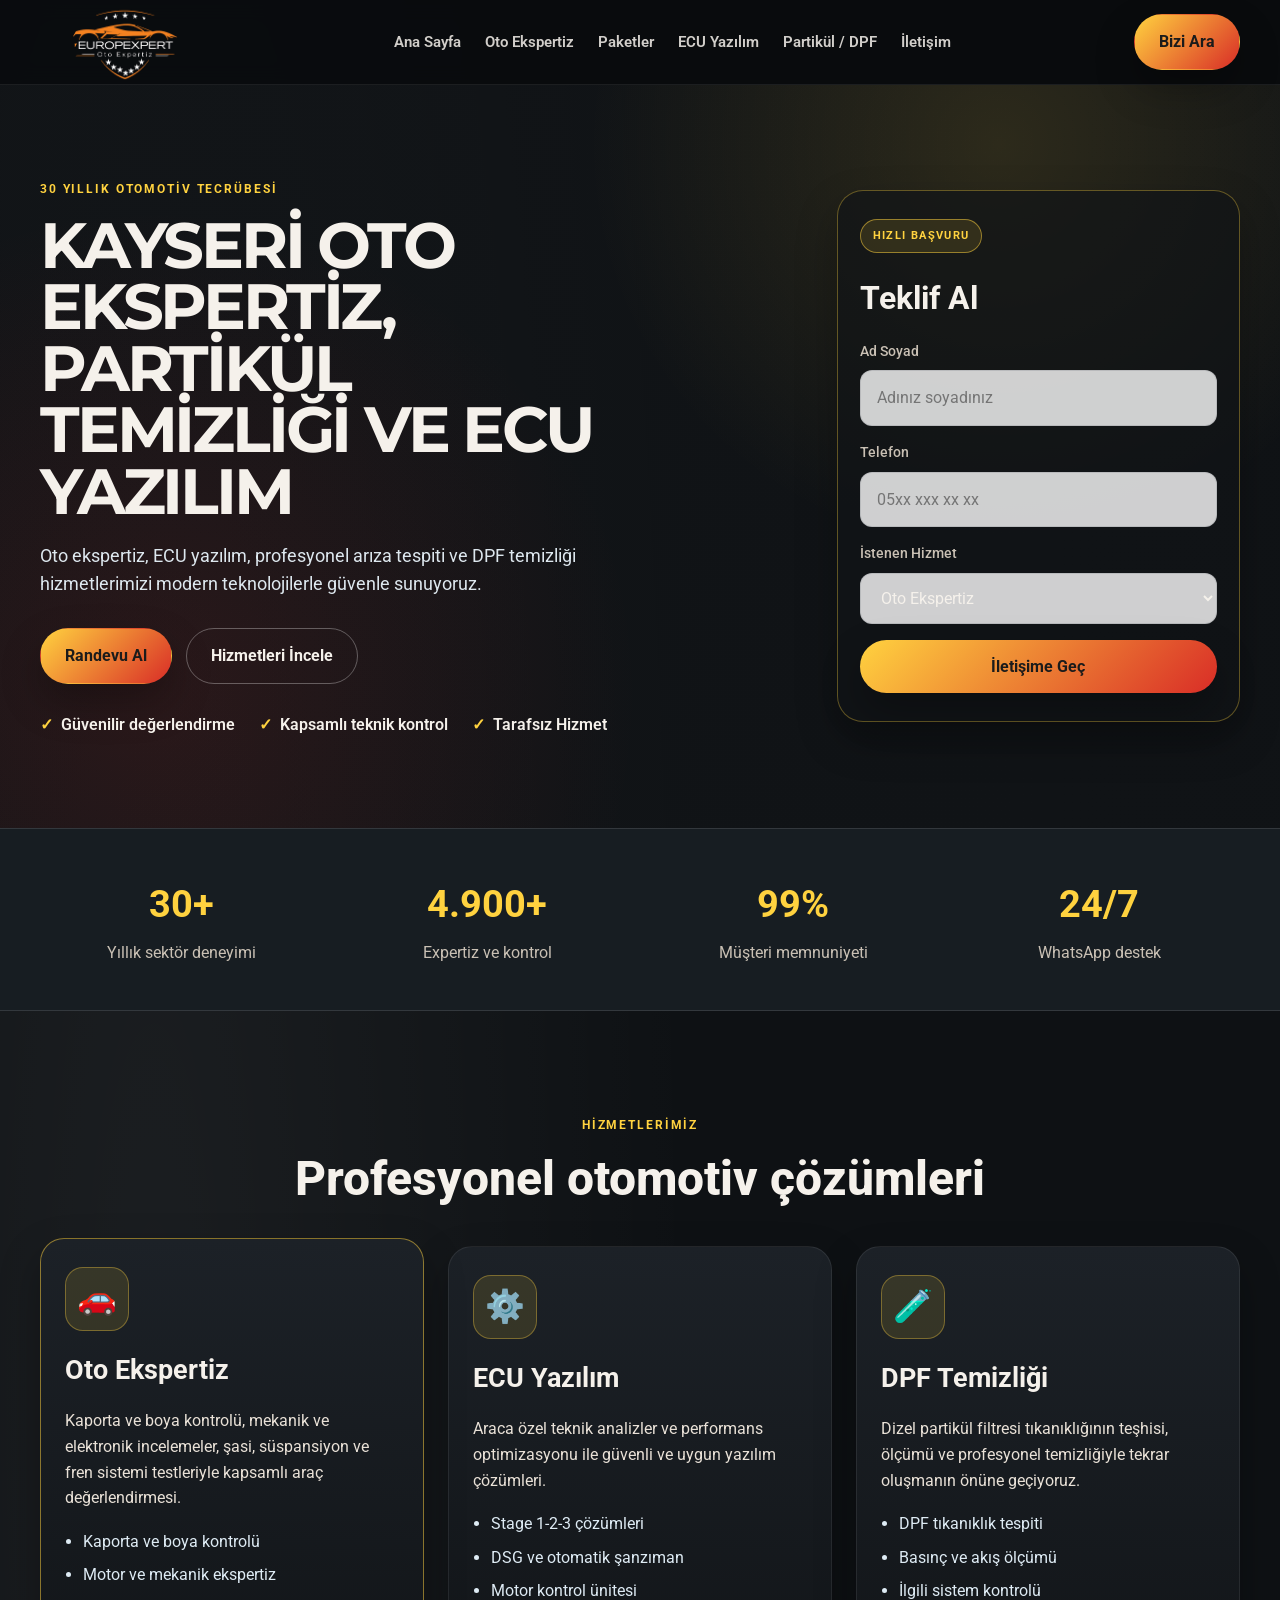
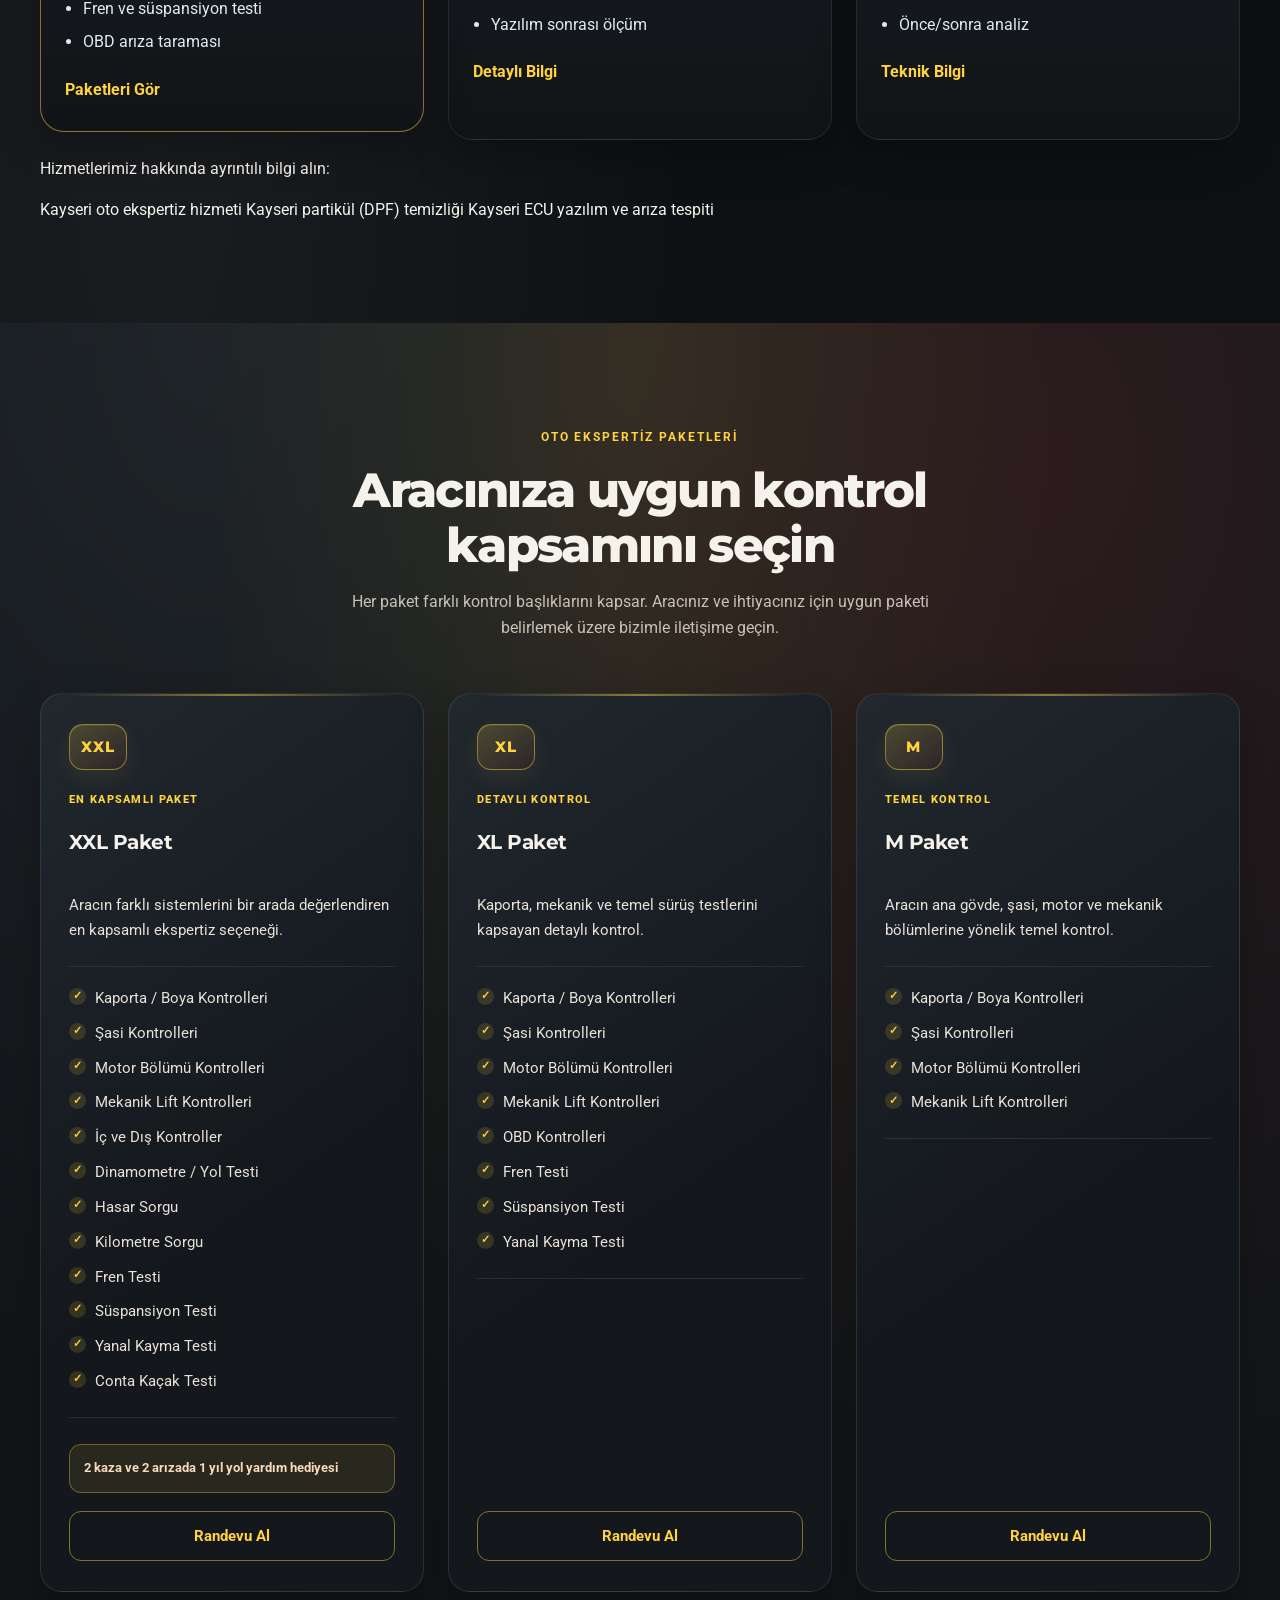
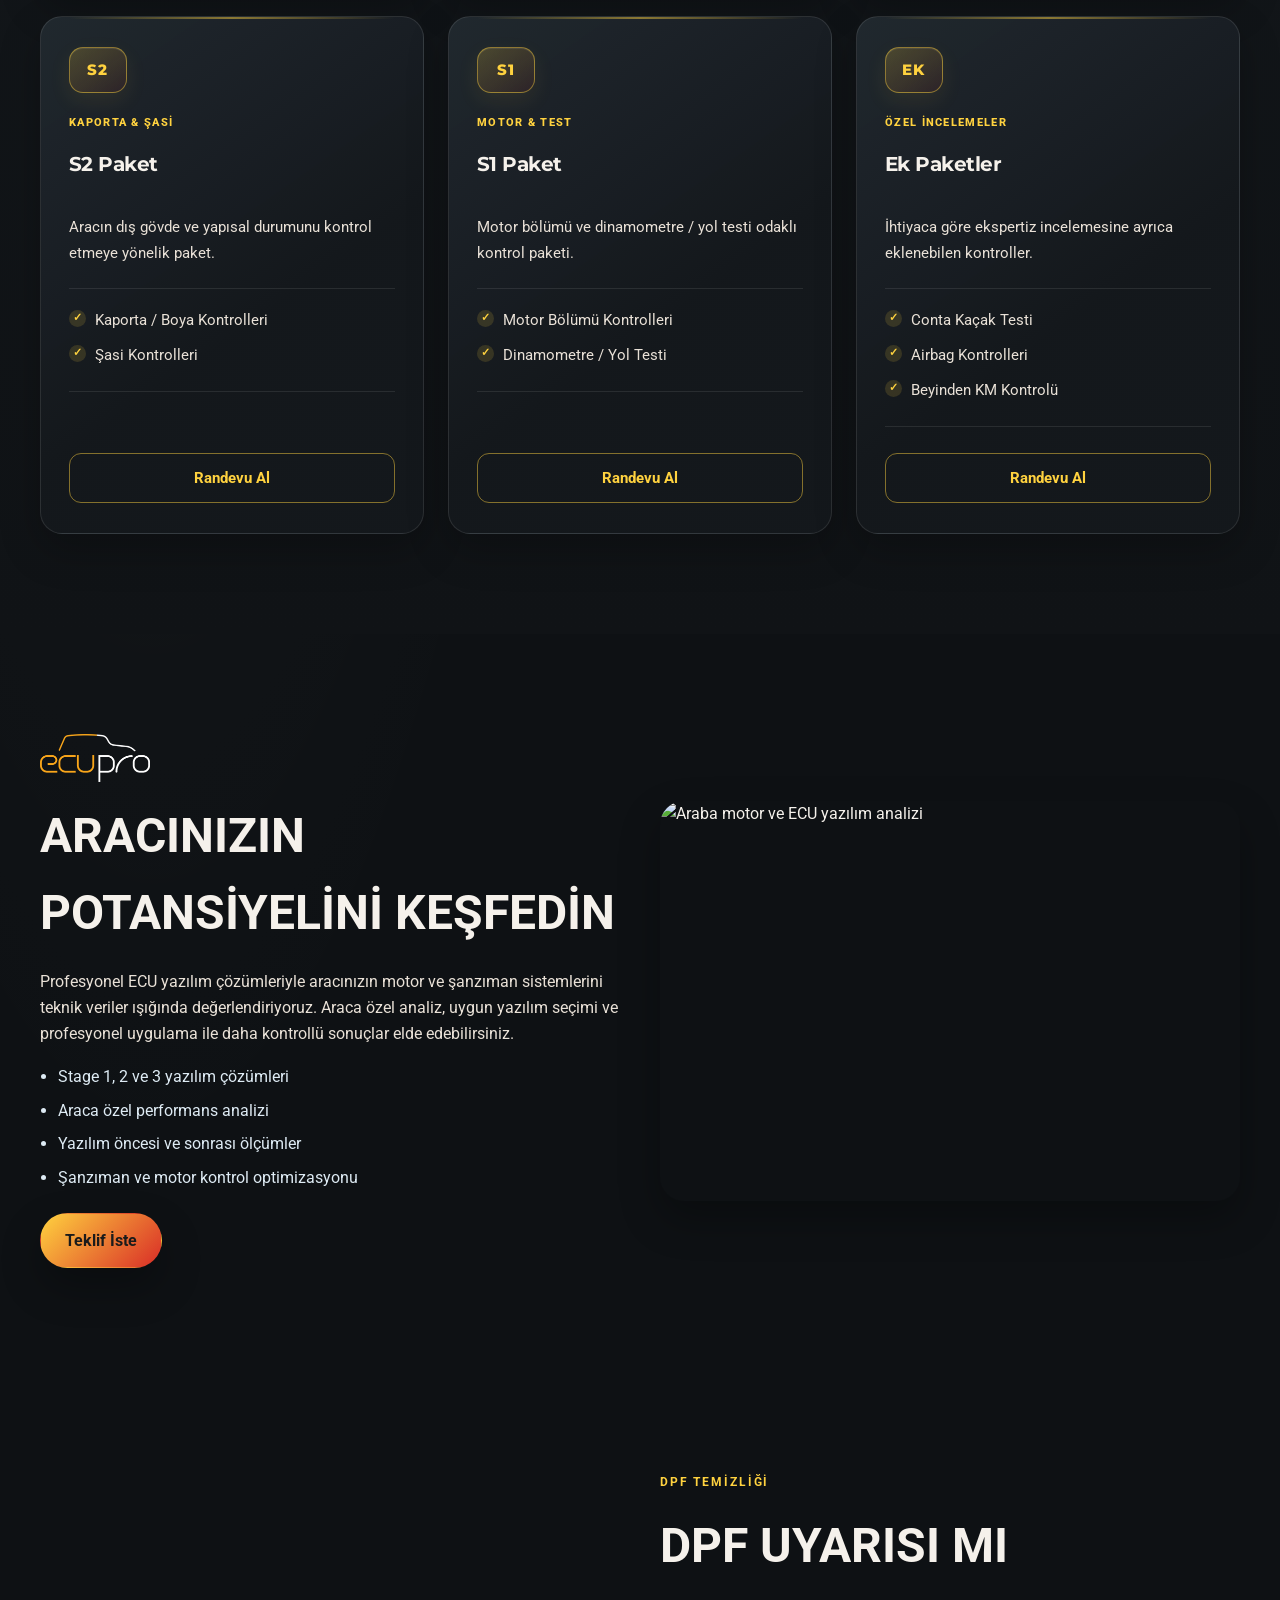
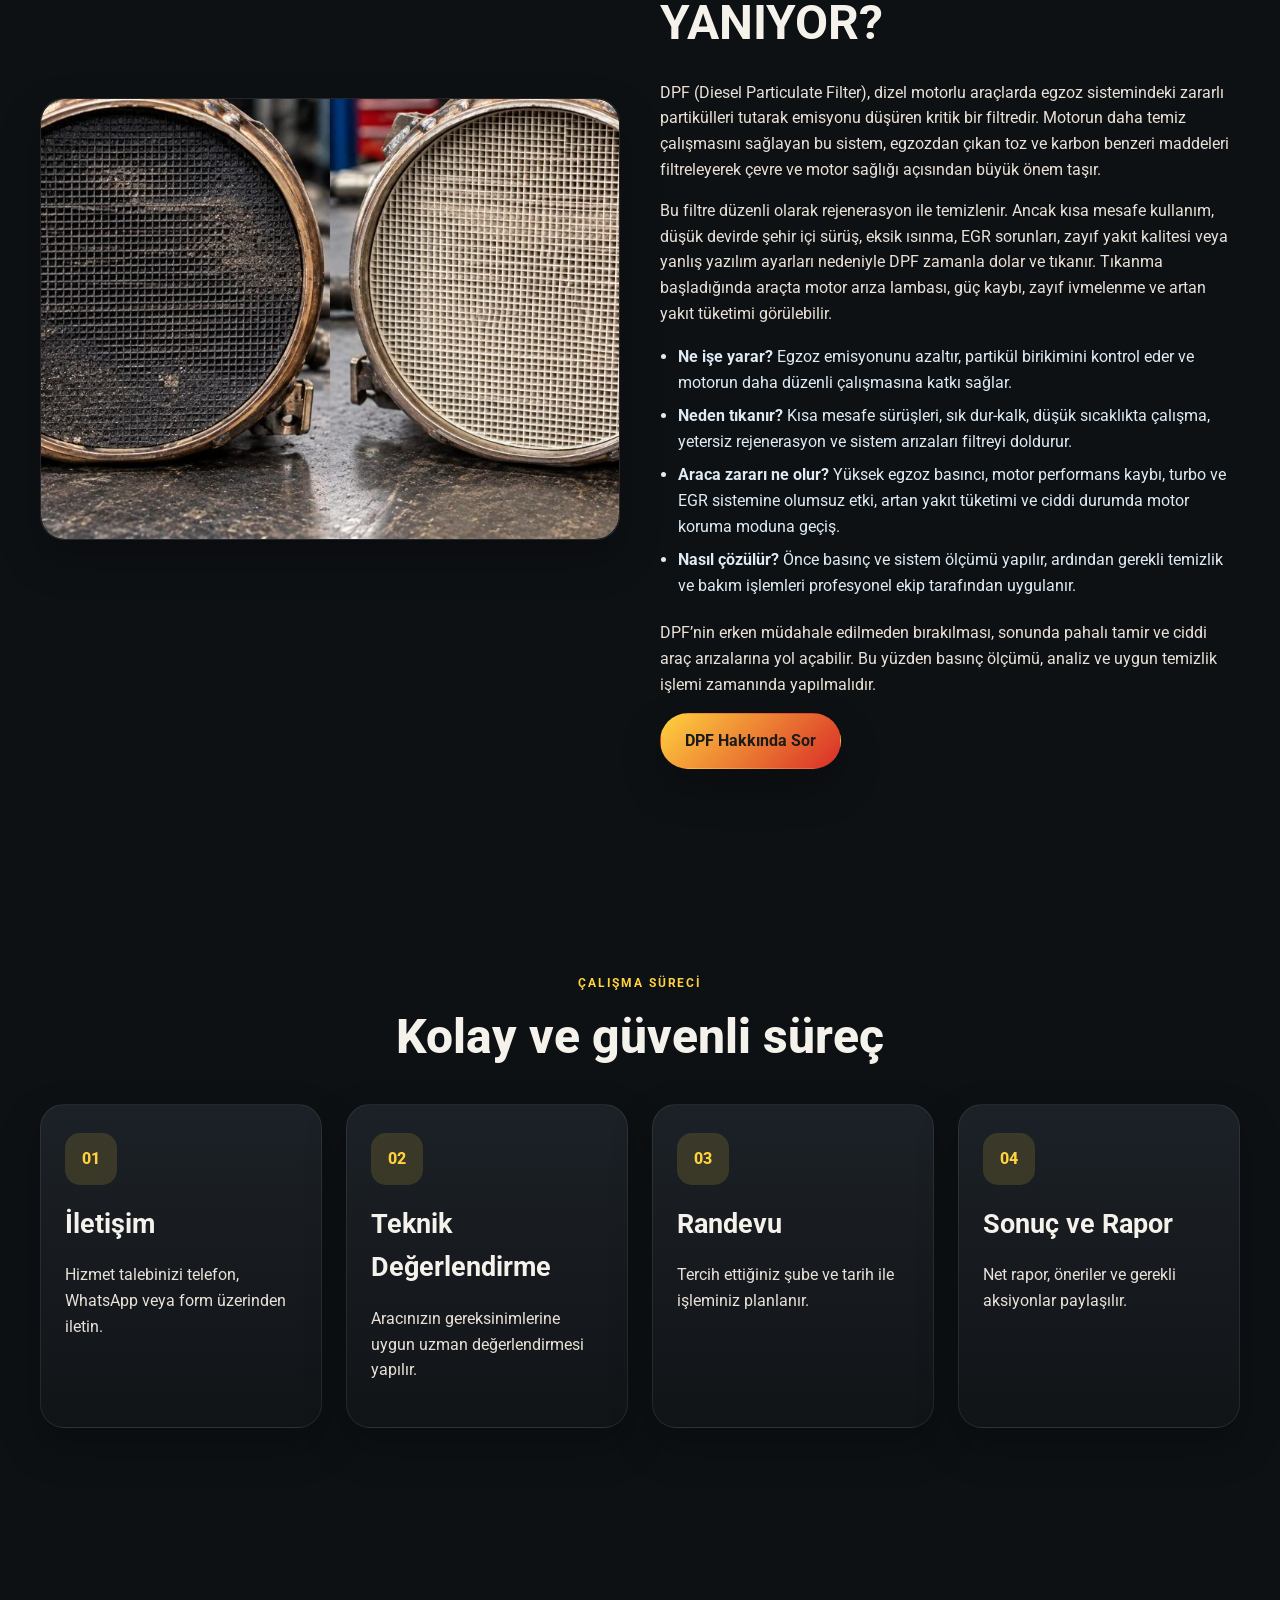
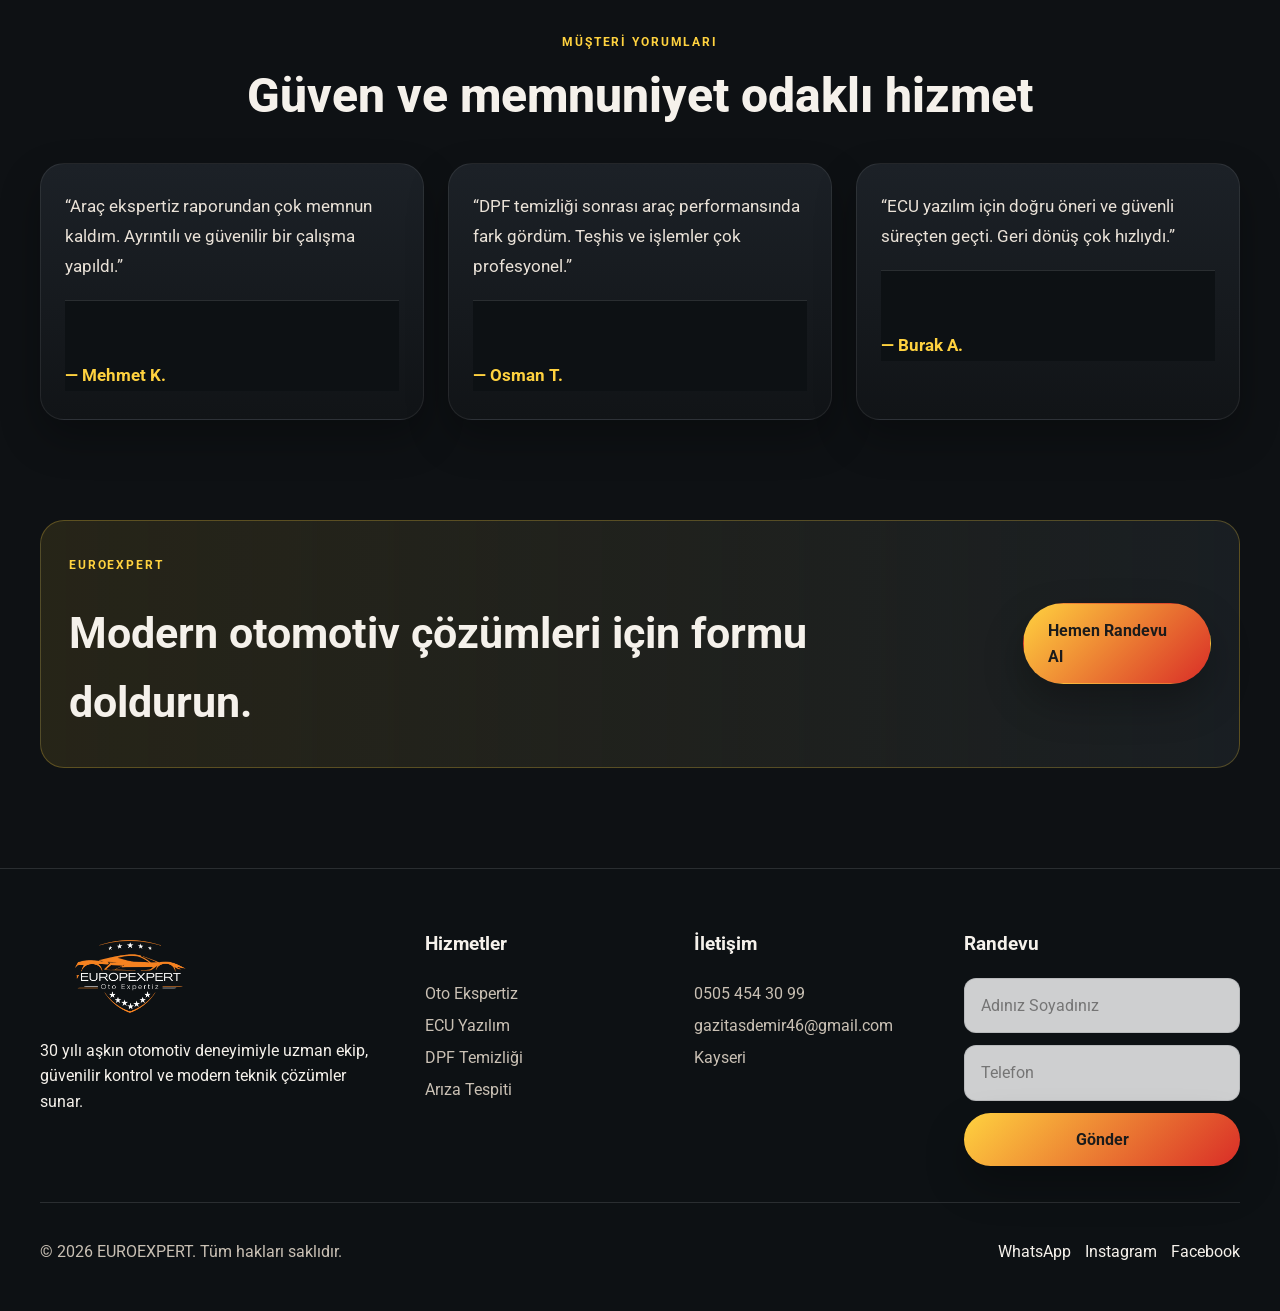
==== commit e5878043: "Improve local SEO metadata and service links" ====
--- a/index.html
+++ b/index.html
@@ -5,32 +5,41 @@
     <meta name="viewport" content="width=device-width, initial-scale=1.0" />
     <meta
       name="description"
-      content="Kayseri EUROEXPERT'te oto ekspertiz, ECU yazılım ve DPF temizliği. Aracınız için uzman kontrolü ve profesyonel otomotiv çözümleri."
+      content="Kayseri oto ekspertiz, dizel partikül filtresi (DPF) temizliği ve ECU yazılım hizmetleri için EUROEXPERT ile iletişime geçin. Araç kontrolü ve teknik çözümler."
     />
     <meta name="robots" content="index, follow" />
-    <link rel="canonical" href="https://gazinizx.github.io/websit/" />
+    <link rel="canonical" href="https://europotoexpertiz.com.tr/" />
     <meta property="og:type" content="website" />
     <meta property="og:locale" content="tr_TR" />
-    <meta property="og:title" content="EUROEXPERT Kayseri | Oto Ekspertiz, ECU Yazılım & DPF" />
+    <meta property="og:title" content="Kayseri Oto Ekspertiz, Partikül (DPF) Temizliği & ECU Yazılım | EUROEXPERT" />
     <meta
       property="og:description"
-      content="Kayseri'de oto ekspertiz, ECU yazılım ve DPF temizliği hizmetleri."
+      content="Kayseri oto ekspertiz, dizel partikül filtresi temizliği ve ECU yazılım hizmetleri."
     />
-    <meta property="og:url" content="https://gazinizx.github.io/websit/" />
-    <meta property="og:image" content="https://gazinizx.github.io/websit/assets/europlogoson.png" />
-    <title>EUROEXPERT Kayseri | Oto Ekspertiz, ECU Yazılım & DPF</title>
+    <meta property="og:url" content="https://europotoexpertiz.com.tr/" />
+    <meta property="og:image" content="https://europotoexpertiz.com.tr/assets/europlogoson.png" />
+    <title>Kayseri Oto Ekspertiz, Partikül (DPF) Temizliği &amp; ECU Yazılım | EUROEXPERT</title>
     <script type="application/ld+json">
       {
         "@context": "https://schema.org",
-        "@type": "Organization",
-        "name": "EUROEXPERT",
-        "url": "https://gazinizx.github.io/websit/",
-        "logo": "https://gazinizx.github.io/websit/assets/europlogoson.png",
+        "@type": "AutomotiveBusiness",
+        "name": "EUROEXPERT Kayseri",
+        "url": "https://europotoexpertiz.com.tr/",
+        "logo": "https://europotoexpertiz.com.tr/assets/europlogoson.png",
         "email": "gazitasdemir46@gmail.com",
         "telephone": "+905054543099",
         "areaServed": {
           "@type": "City",
           "name": "Kayseri"
+        },
+        "hasOfferCatalog": {
+          "@type": "OfferCatalog",
+          "name": "Kayseri Otomotiv Hizmetleri",
+          "itemListElement": [
+            { "@type": "Offer", "itemOffered": { "@type": "Service", "name": "Kayseri Oto Ekspertiz" } },
+            { "@type": "Offer", "itemOffered": { "@type": "Service", "name": "Dizel Partikül Filtresi (DPF) Temizliği" } },
+            { "@type": "Offer", "itemOffered": { "@type": "Service", "name": "ECU Yazılım ve Arıza Tespiti" } }
+          ]
         }
       }
     </script>
@@ -51,10 +60,10 @@
 
         <nav class="main-nav" aria-label="Ana menü">
           <a href="#home">Ana Sayfa</a>
-          <a href="#expertiz">Oto Ekspertiz</a>
+          <a href="kayseri-oto-ekspertiz.html">Oto Ekspertiz</a>
           <a href="#paketler">Paketler</a>
-          <a href="#ecu">ECU Yazılım</a>
-          <a href="#dpf">DPF</a>
+          <a href="kayseri-ecu-yazilim.html">ECU Yazılım</a>
+          <a href="kayseri-partikul-dpf-temizligi.html">Partikül / DPF</a>
           <a href="mailto:gazitasdemir46@gmail.com?subject=EUROEXPERT%20İletişim%20Talebi">İletişim</a>
         </nav>
 
@@ -71,7 +80,7 @@
         <div class="container hero-content">
           <div class="hero-copy">
             <p class="eyebrow">30 YILLIK OTOMOTİV TECRÜBESİ</p>
-            <h1>ARACINIZI UZMAN GÖZÜYLE TANIYIN</h1>
+            <h1>Kayseri Oto Ekspertiz, Partikül Temizliği ve ECU Yazılım</h1>
             <p class="lead">
               Oto ekspertiz, ECU yazılım, profesyonel arıza tespiti ve DPF temizliği
               hizmetlerimizi modern teknolojilerle güvenle sunuyoruz.
@@ -191,6 +200,12 @@
               </ul>
               <a href="#dpf">Teknik Bilgi</a>
             </article>
+          </div>
+          <div class="seo-service-links">
+            <p>Hizmetlerimiz hakkında ayrıntılı bilgi alın:</p>
+            <a href="kayseri-oto-ekspertiz.html">Kayseri oto ekspertiz hizmeti</a>
+            <a href="kayseri-partikul-dpf-temizligi.html">Kayseri partikül (DPF) temizliği</a>
+            <a href="kayseri-ecu-yazilim.html">Kayseri ECU yazılım ve arıza tespiti</a>
           </div>
         </div>
       </section>
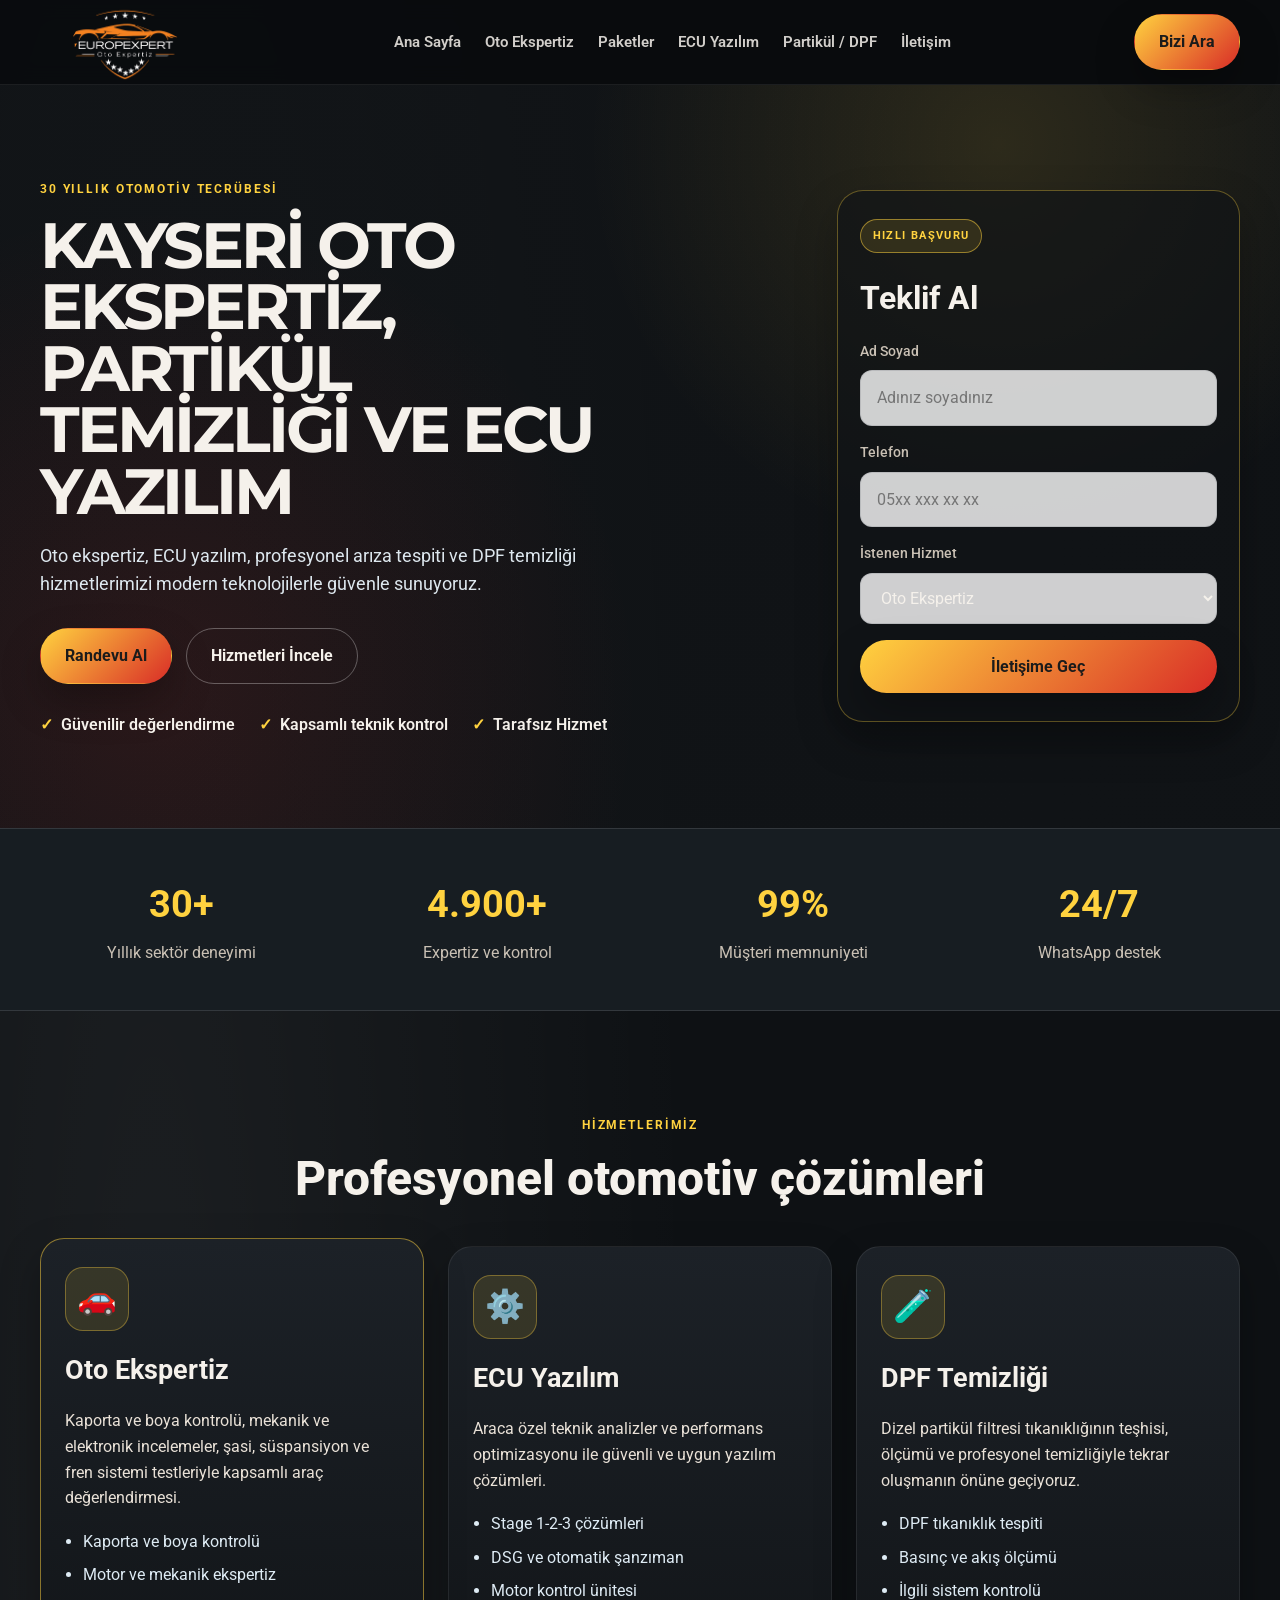
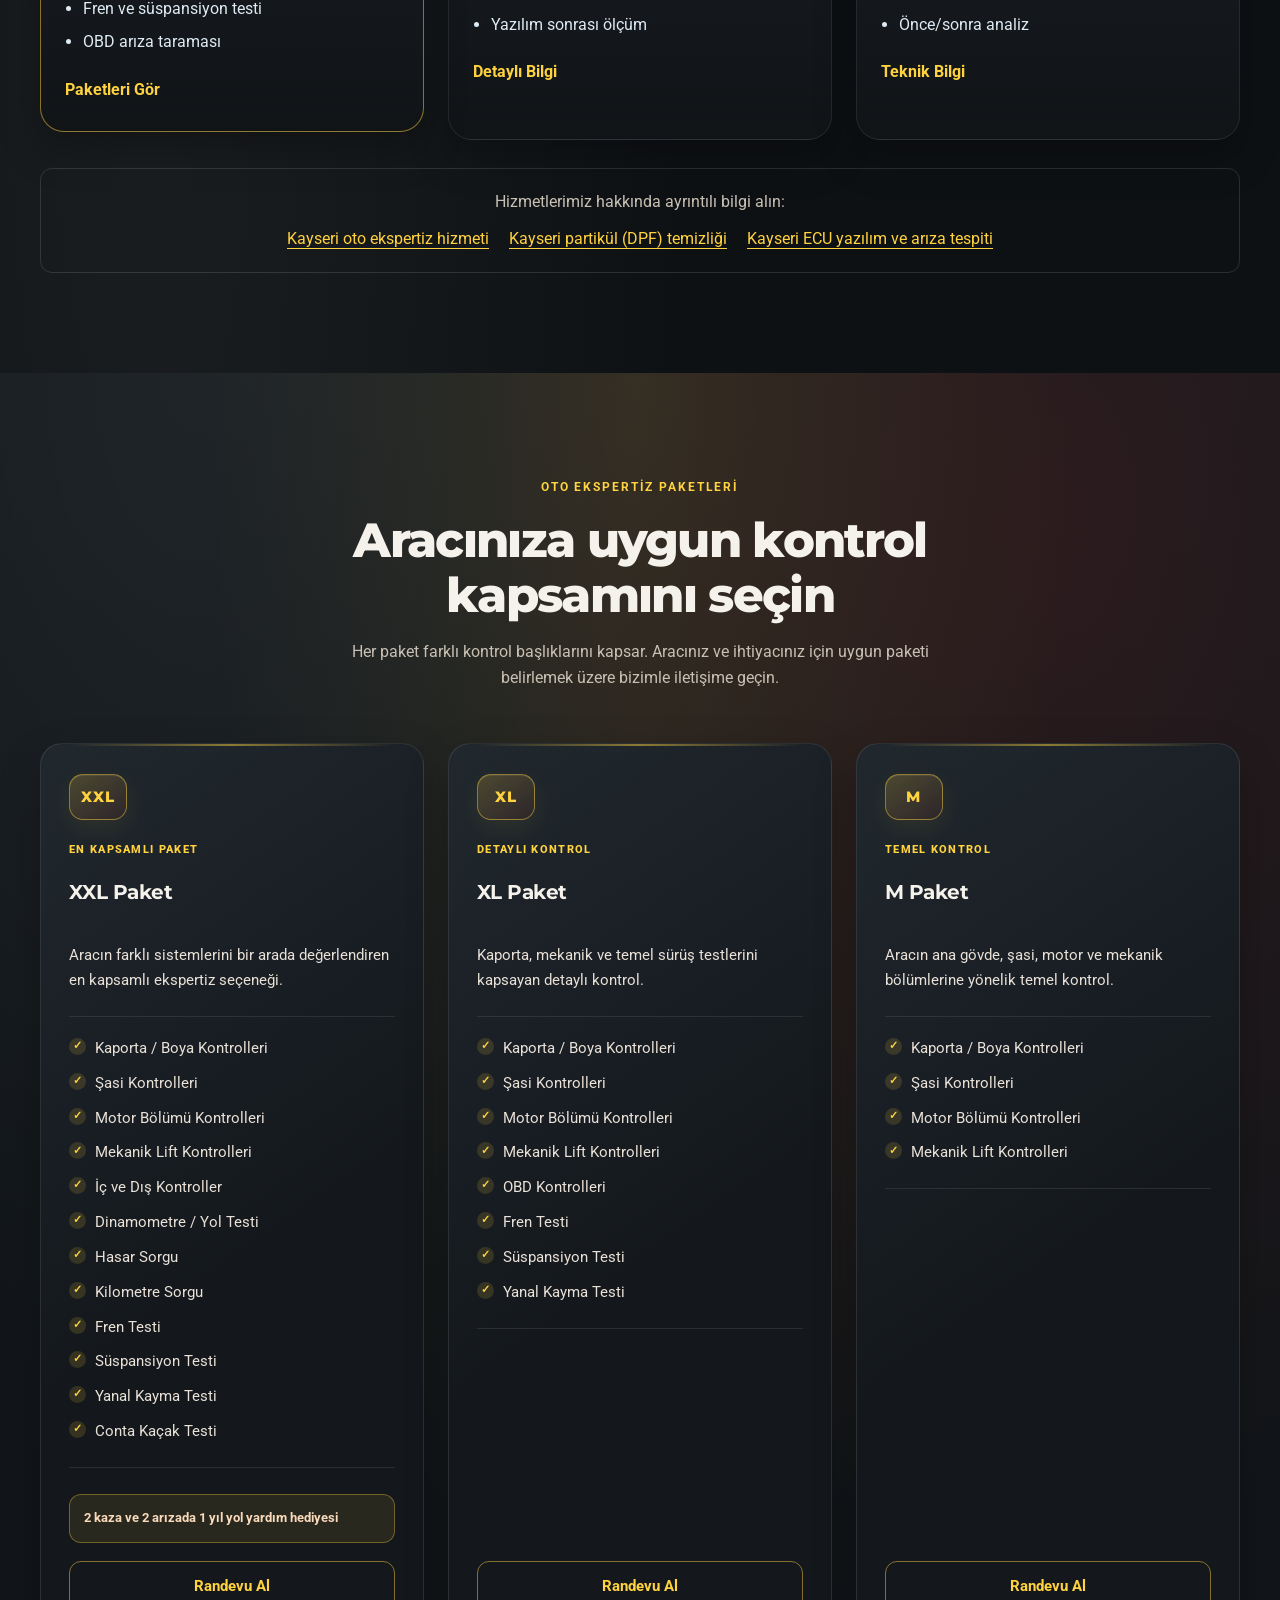
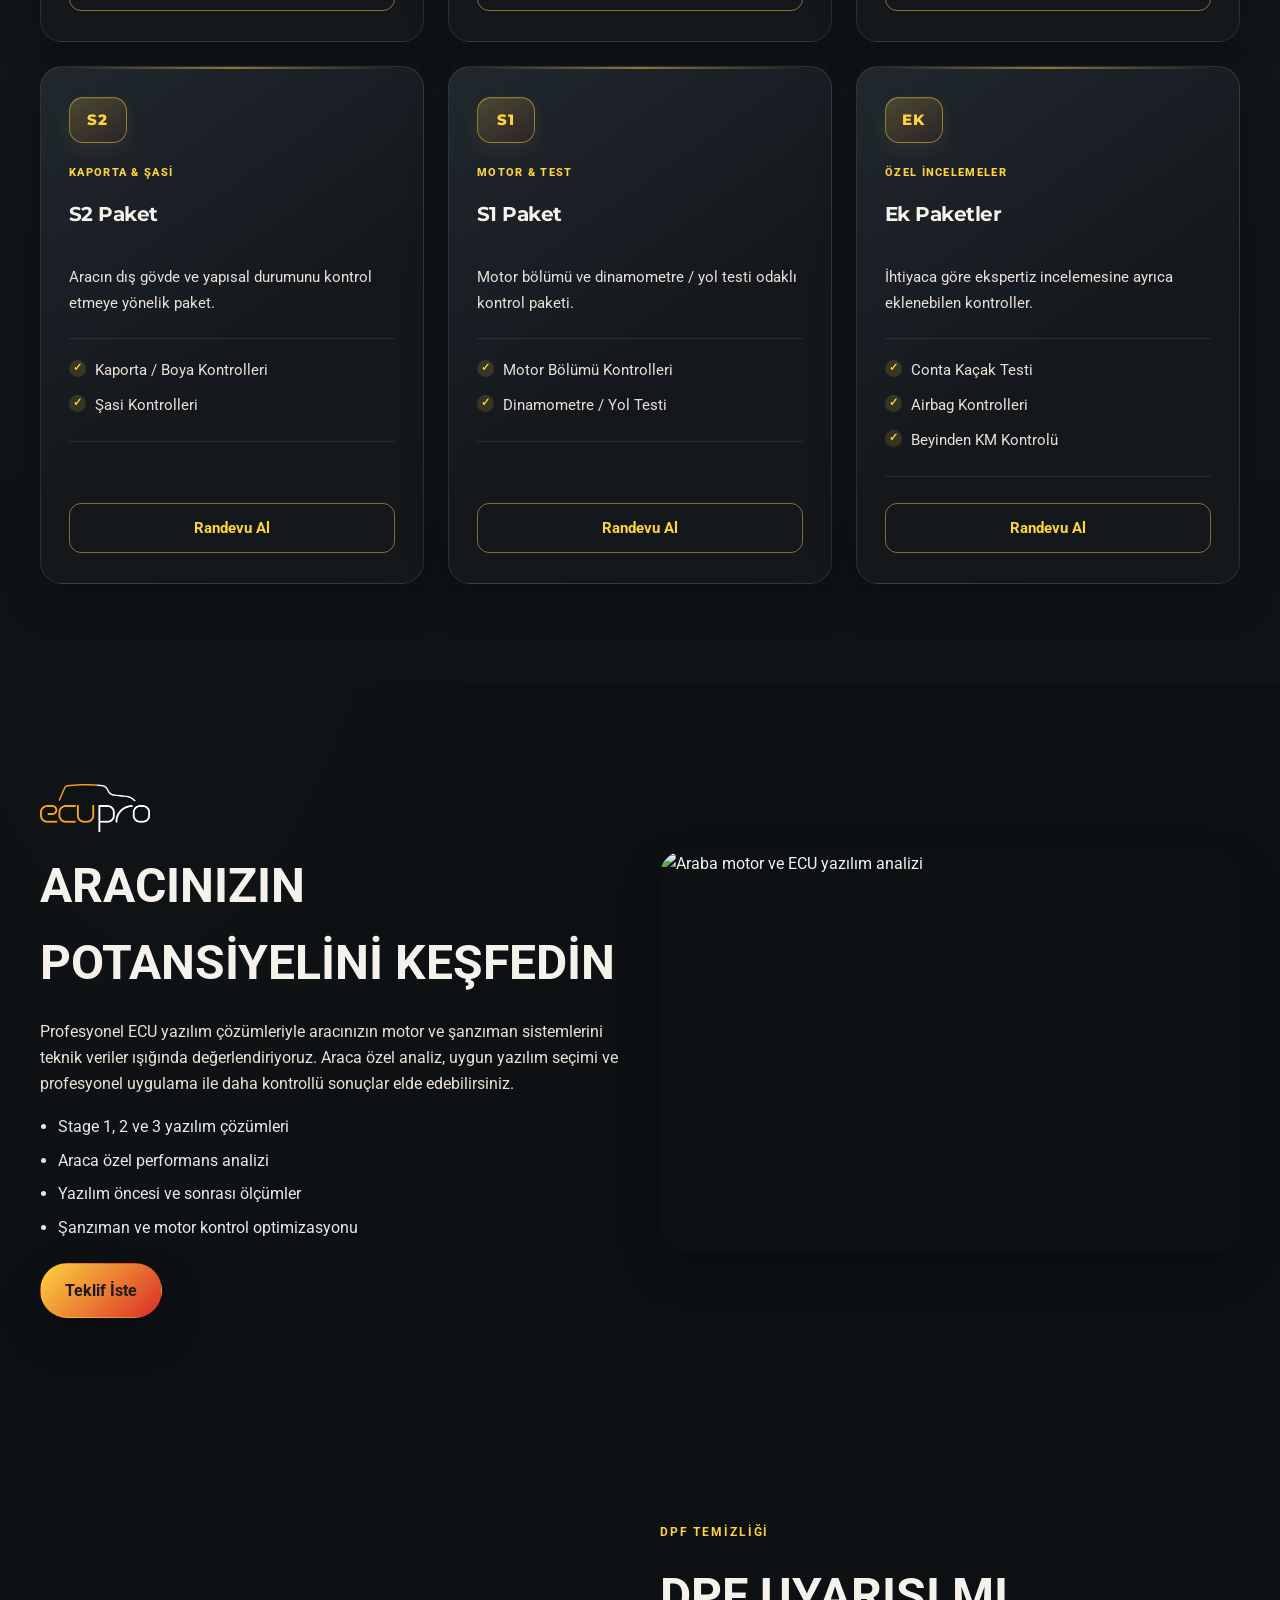
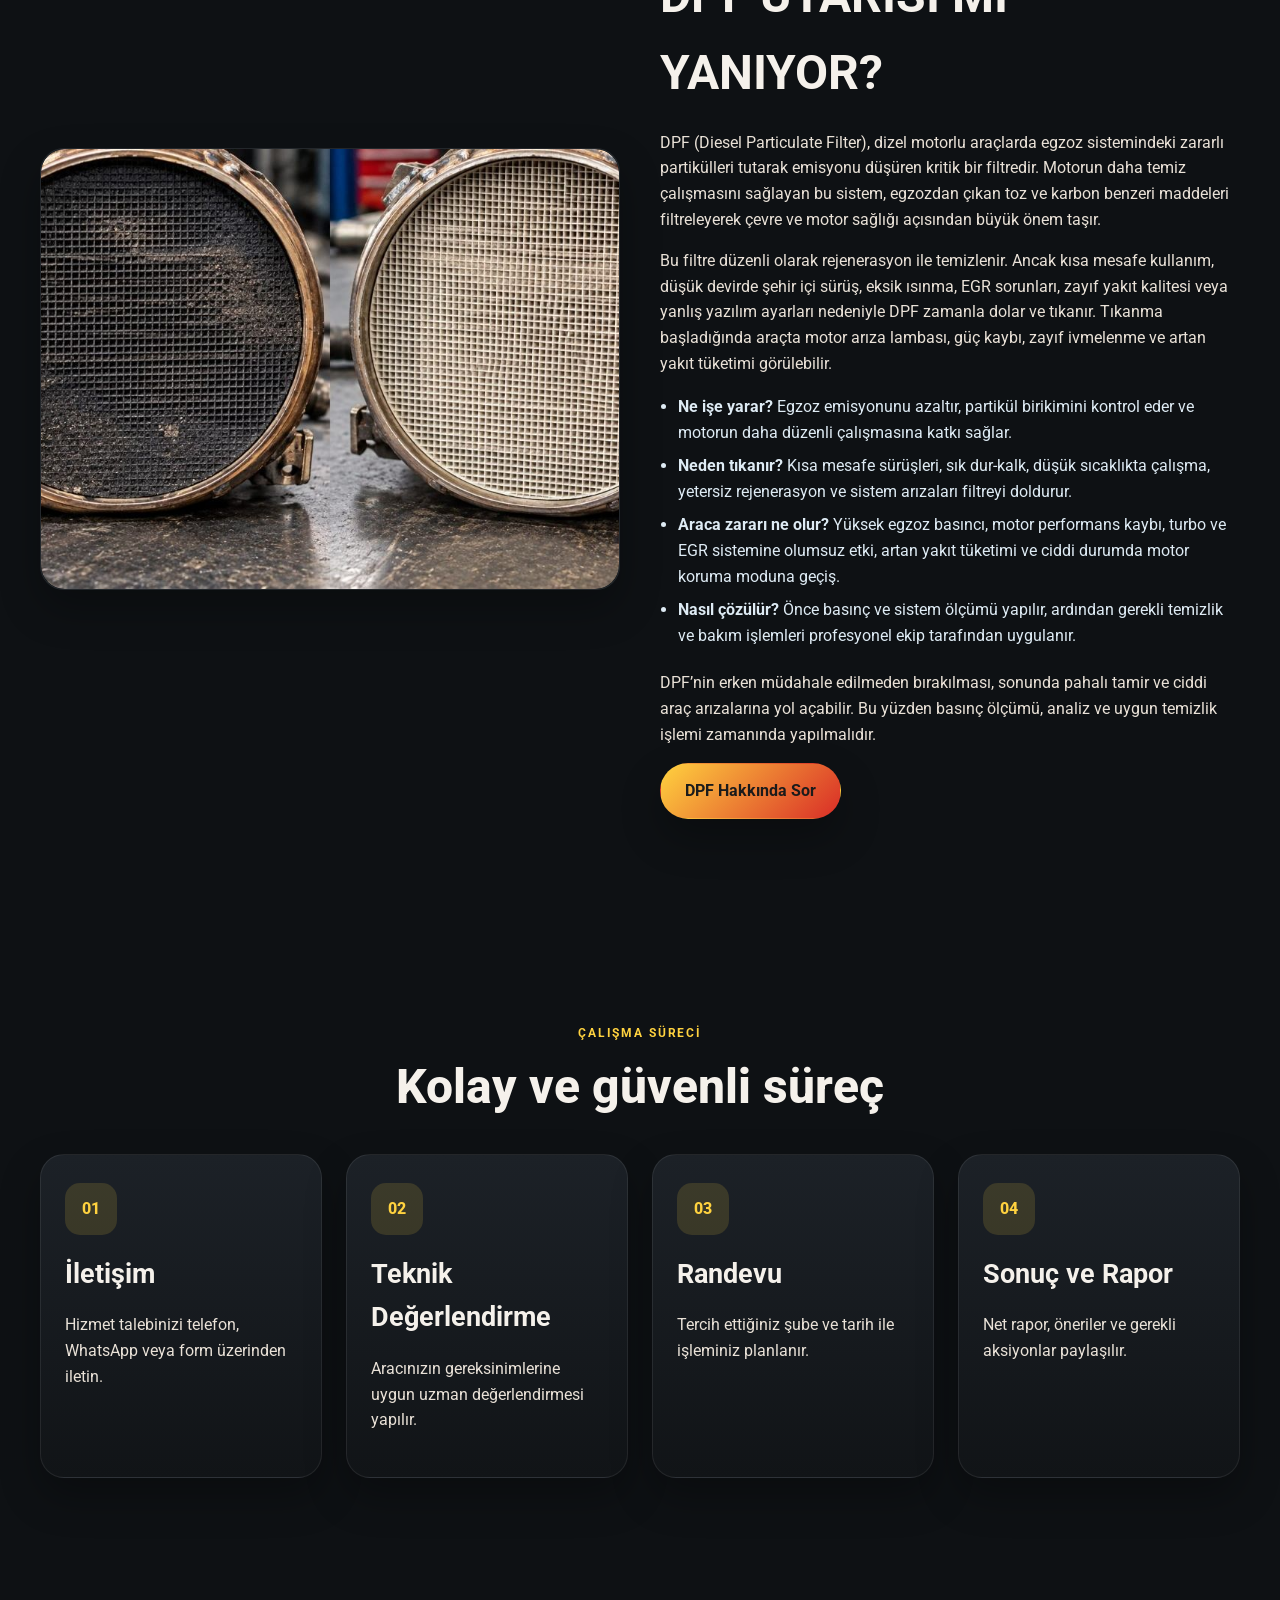
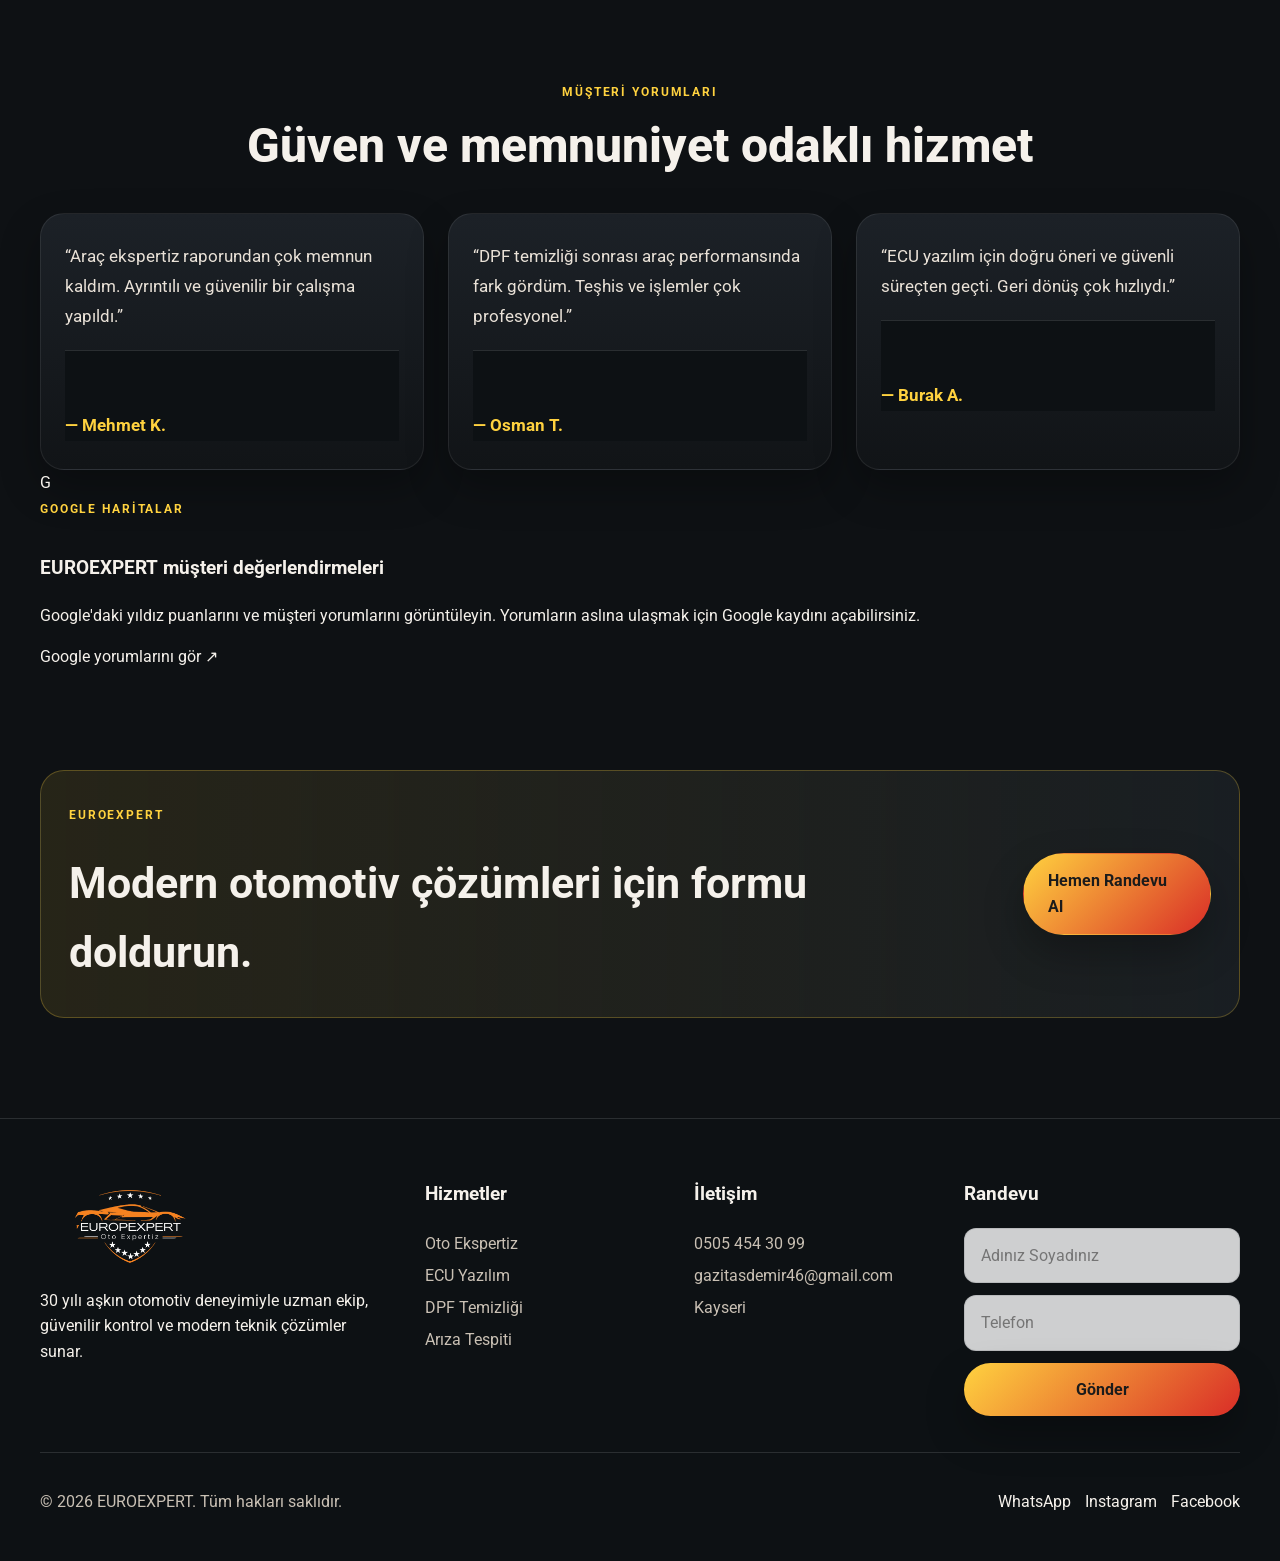
==== commit f7bc64cb: "Add Google Maps reviews link to customer testimonials section" ====
--- a/index.html
+++ b/index.html
@@ -444,6 +444,16 @@
               <footer>— Burak A.</footer>
             </blockquote>
           </div>
+
+          <div class="google-reviews-callout" aria-label="Google Haritalar müşteri yorumları">
+            <div class="google-reviews-mark" aria-hidden="true">G</div>
+            <div class="google-reviews-copy">
+              <p class="eyebrow alt">GOOGLE HARİTALAR</p>
+              <h3>EUROEXPERT müşteri değerlendirmeleri</h3>
+              <p>Google'daki yıldız puanlarını ve müşteri yorumlarını görüntüleyin. Yorumların aslına ulaşmak için Google kaydını açabilirsiniz.</p>
+            </div>
+            <a class="google-reviews-button" href="https://www.google.com/search?q=Europexpert+Kayseri" target="_blank" rel="noopener noreferrer">Google yorumlarını gör <span aria-hidden="true">↗</span></a>
+          </div>
         </div>
       </section>
 
--- a/styles.css
+++ b/styles.css
@@ -976,3 +976,9 @@
     min-height: 0;
   }
 }
+
+
+/* Search-friendly service page links */
+.seo-service-links { display:flex; flex-wrap:wrap; gap:12px 20px; justify-content:center; margin-top:28px; padding:20px; border:1px solid var(--line); border-radius:12px; }
+.seo-service-links p { flex-basis:100%; text-align:center; margin:0; color:var(--muted); }
+.seo-service-links a { color:var(--orange); text-decoration:underline; text-underline-offset:4px; }
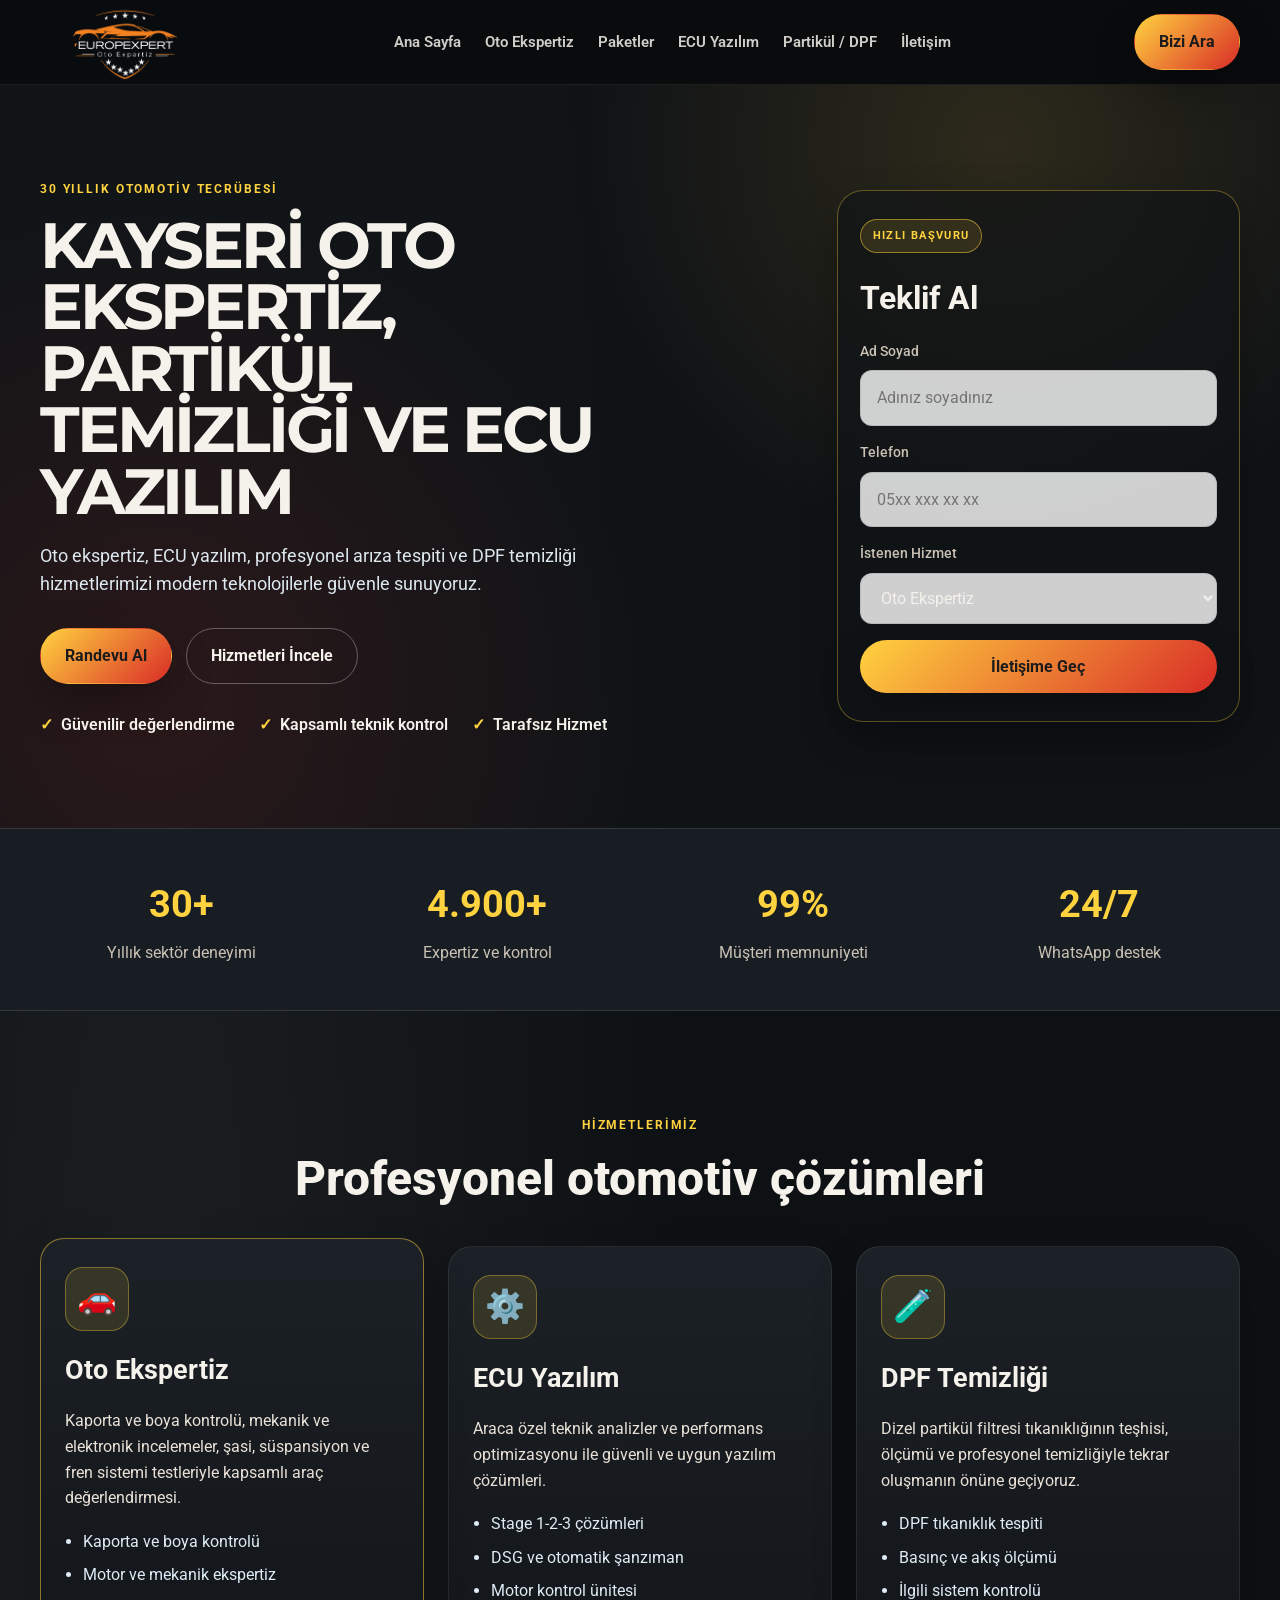
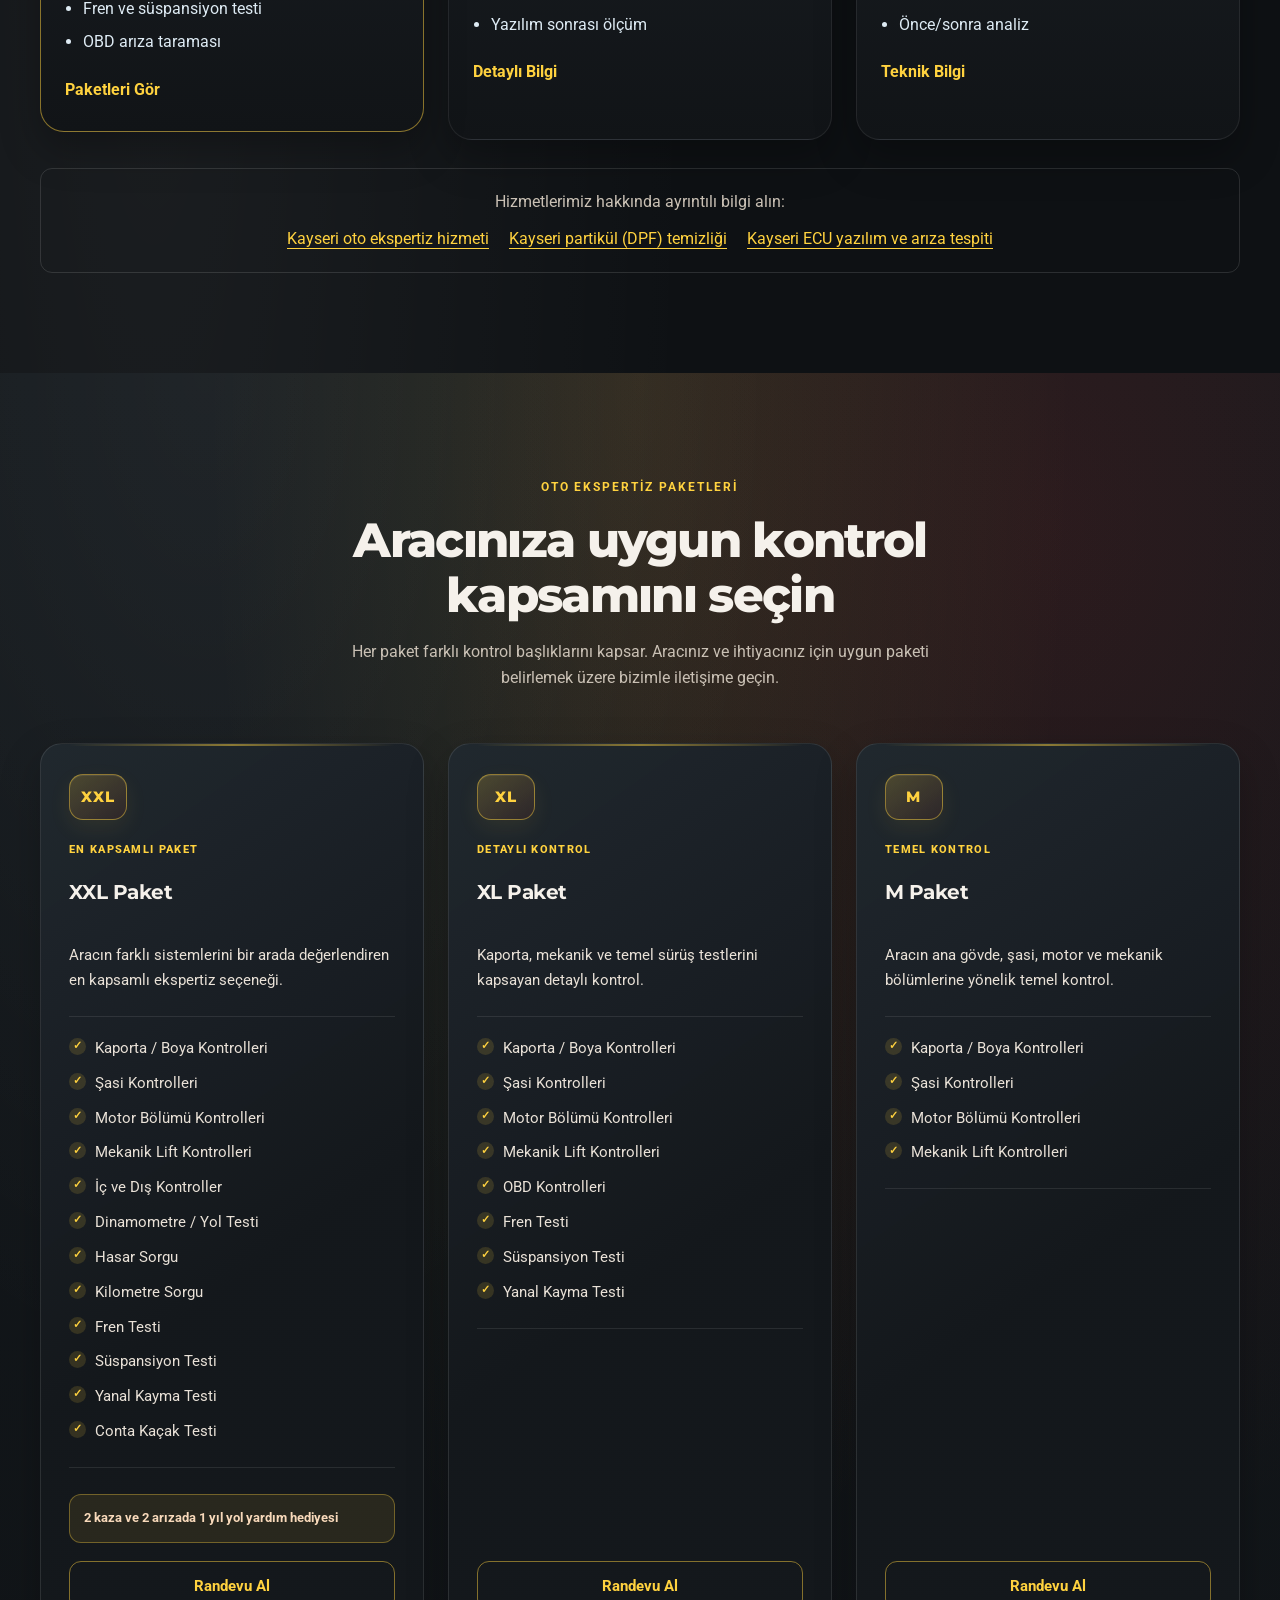
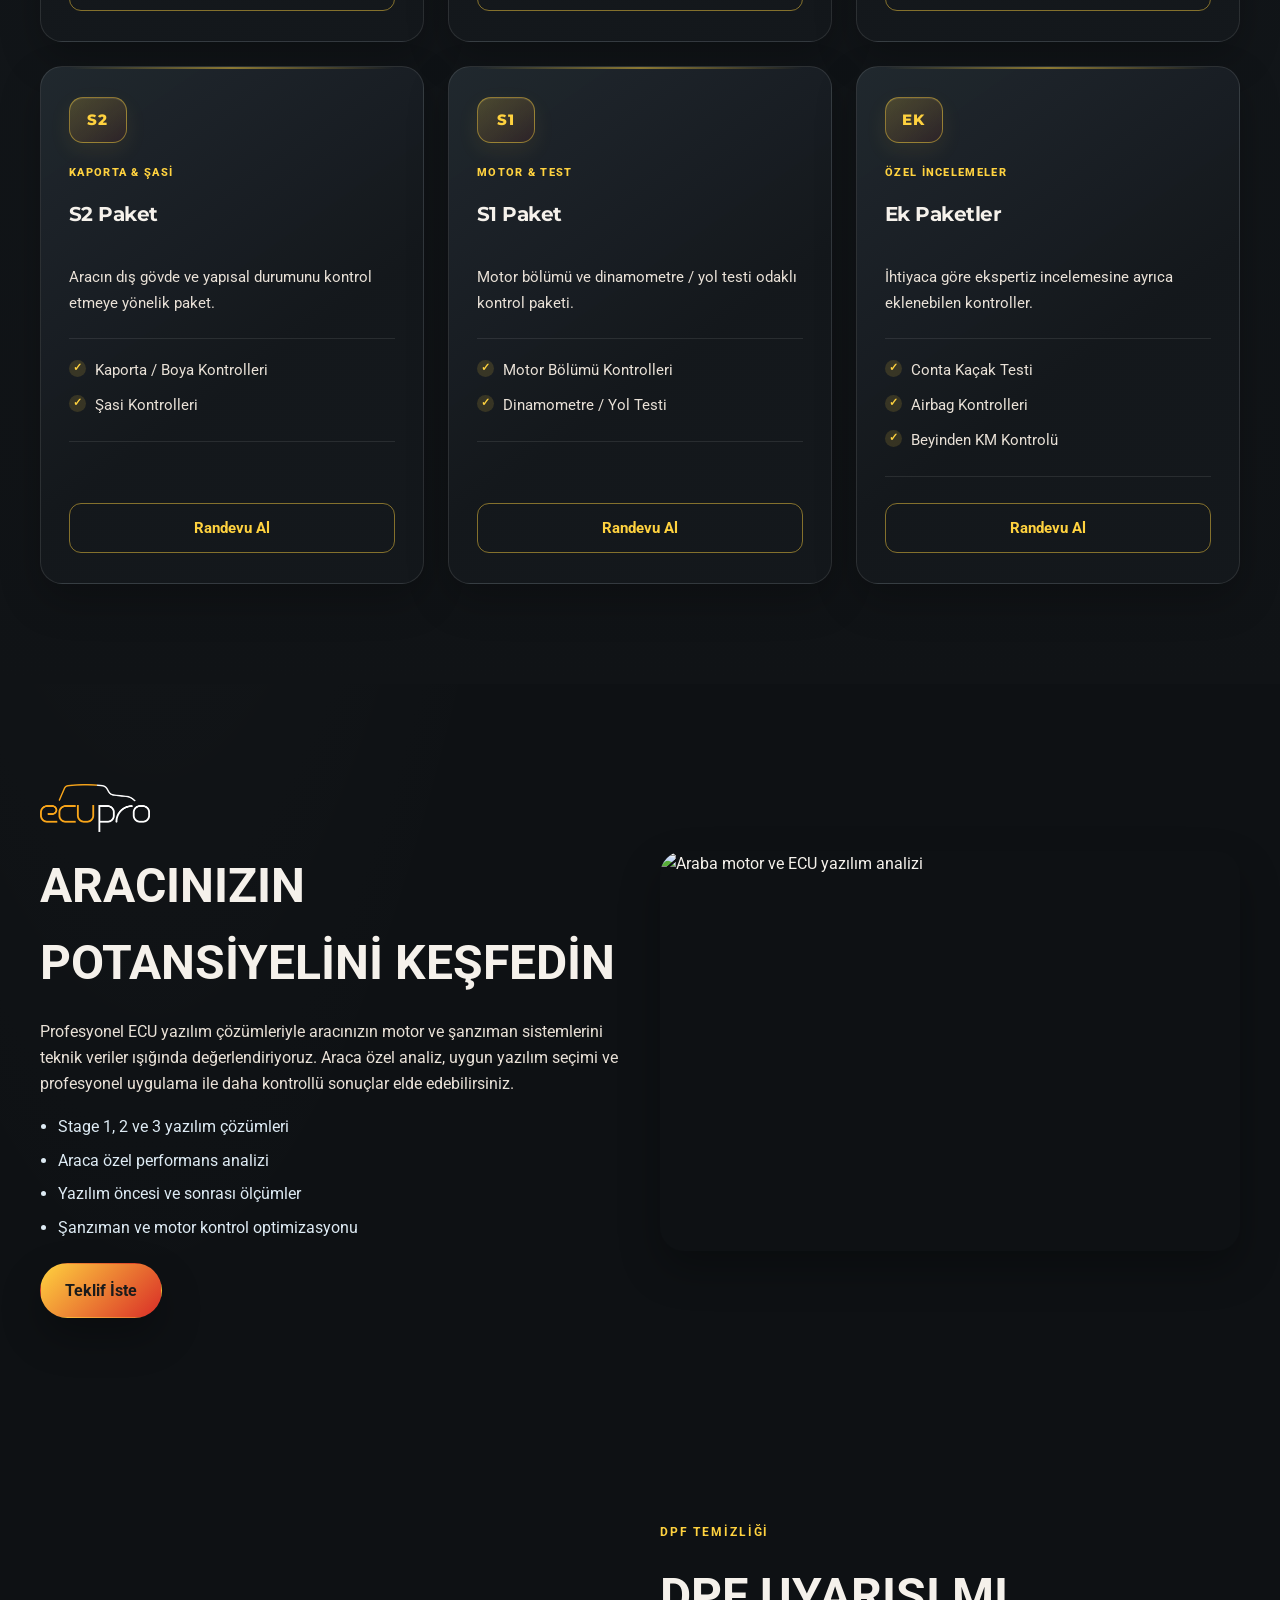
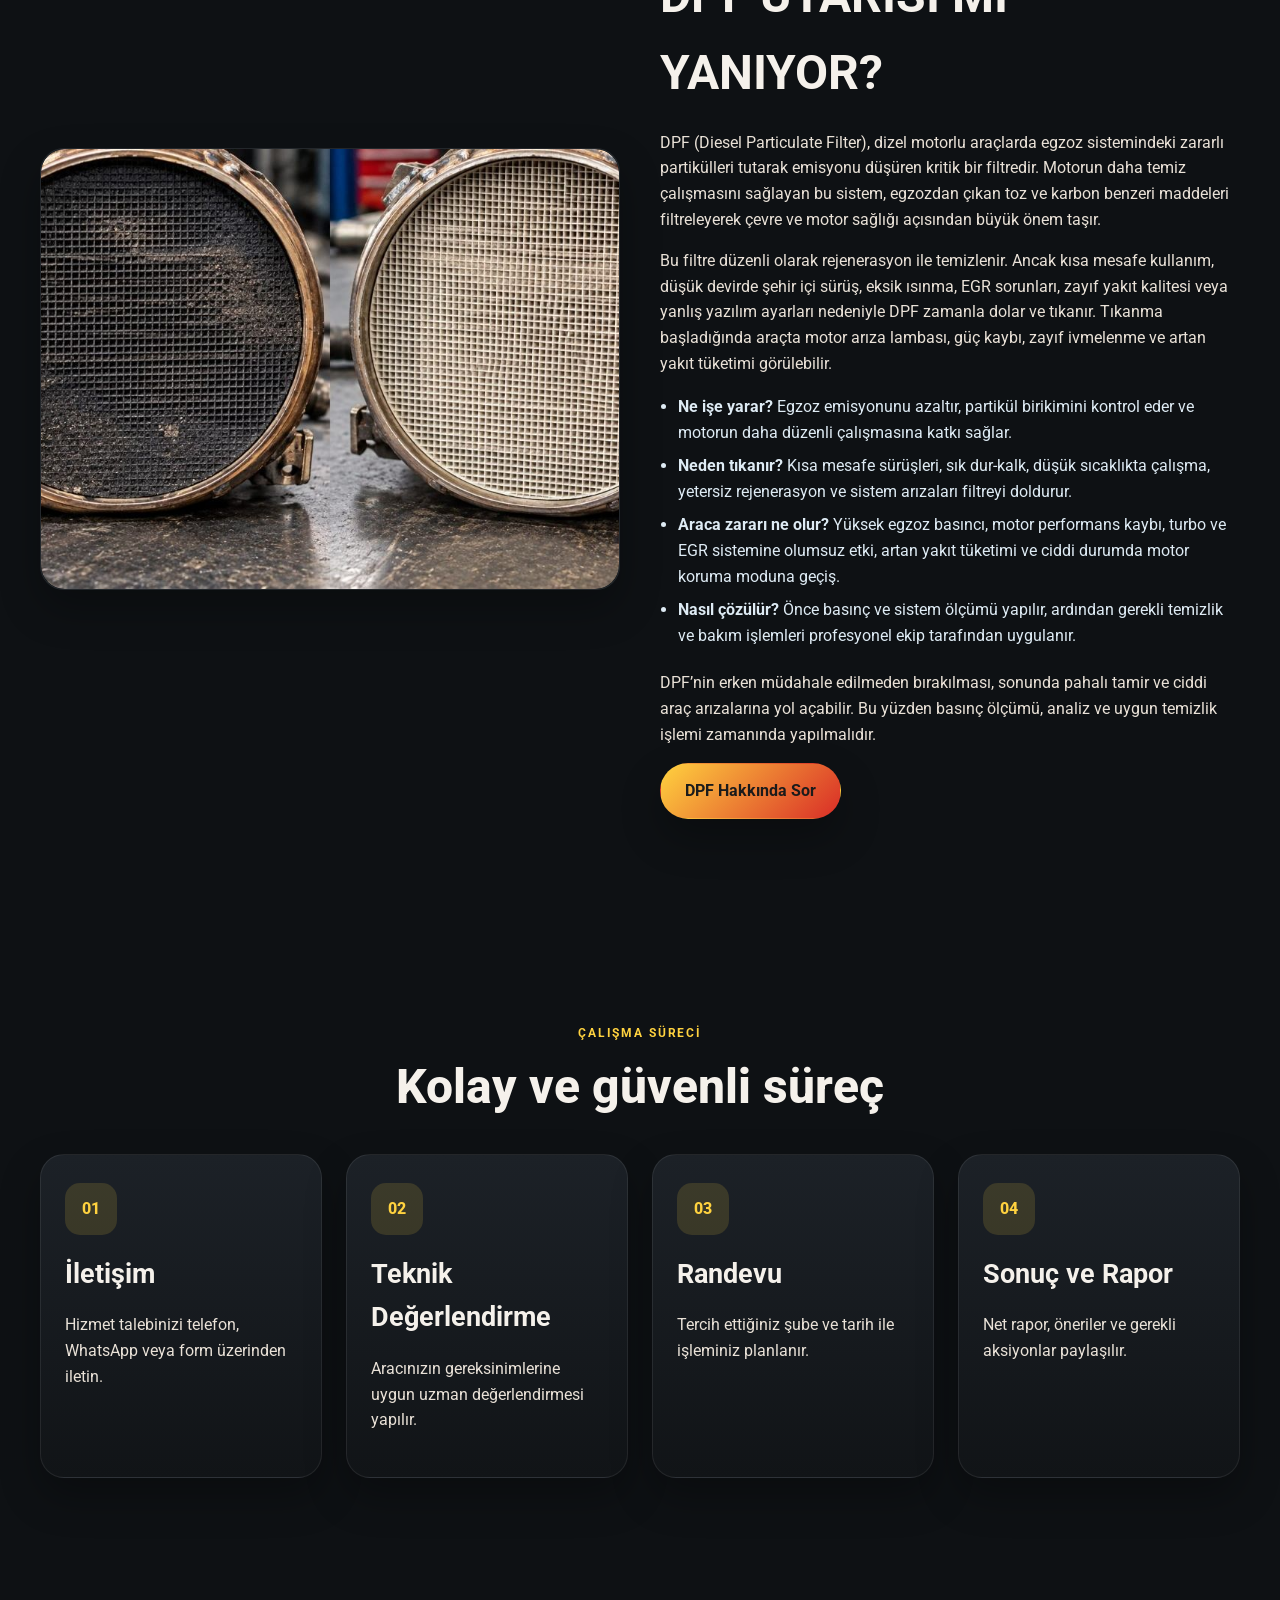
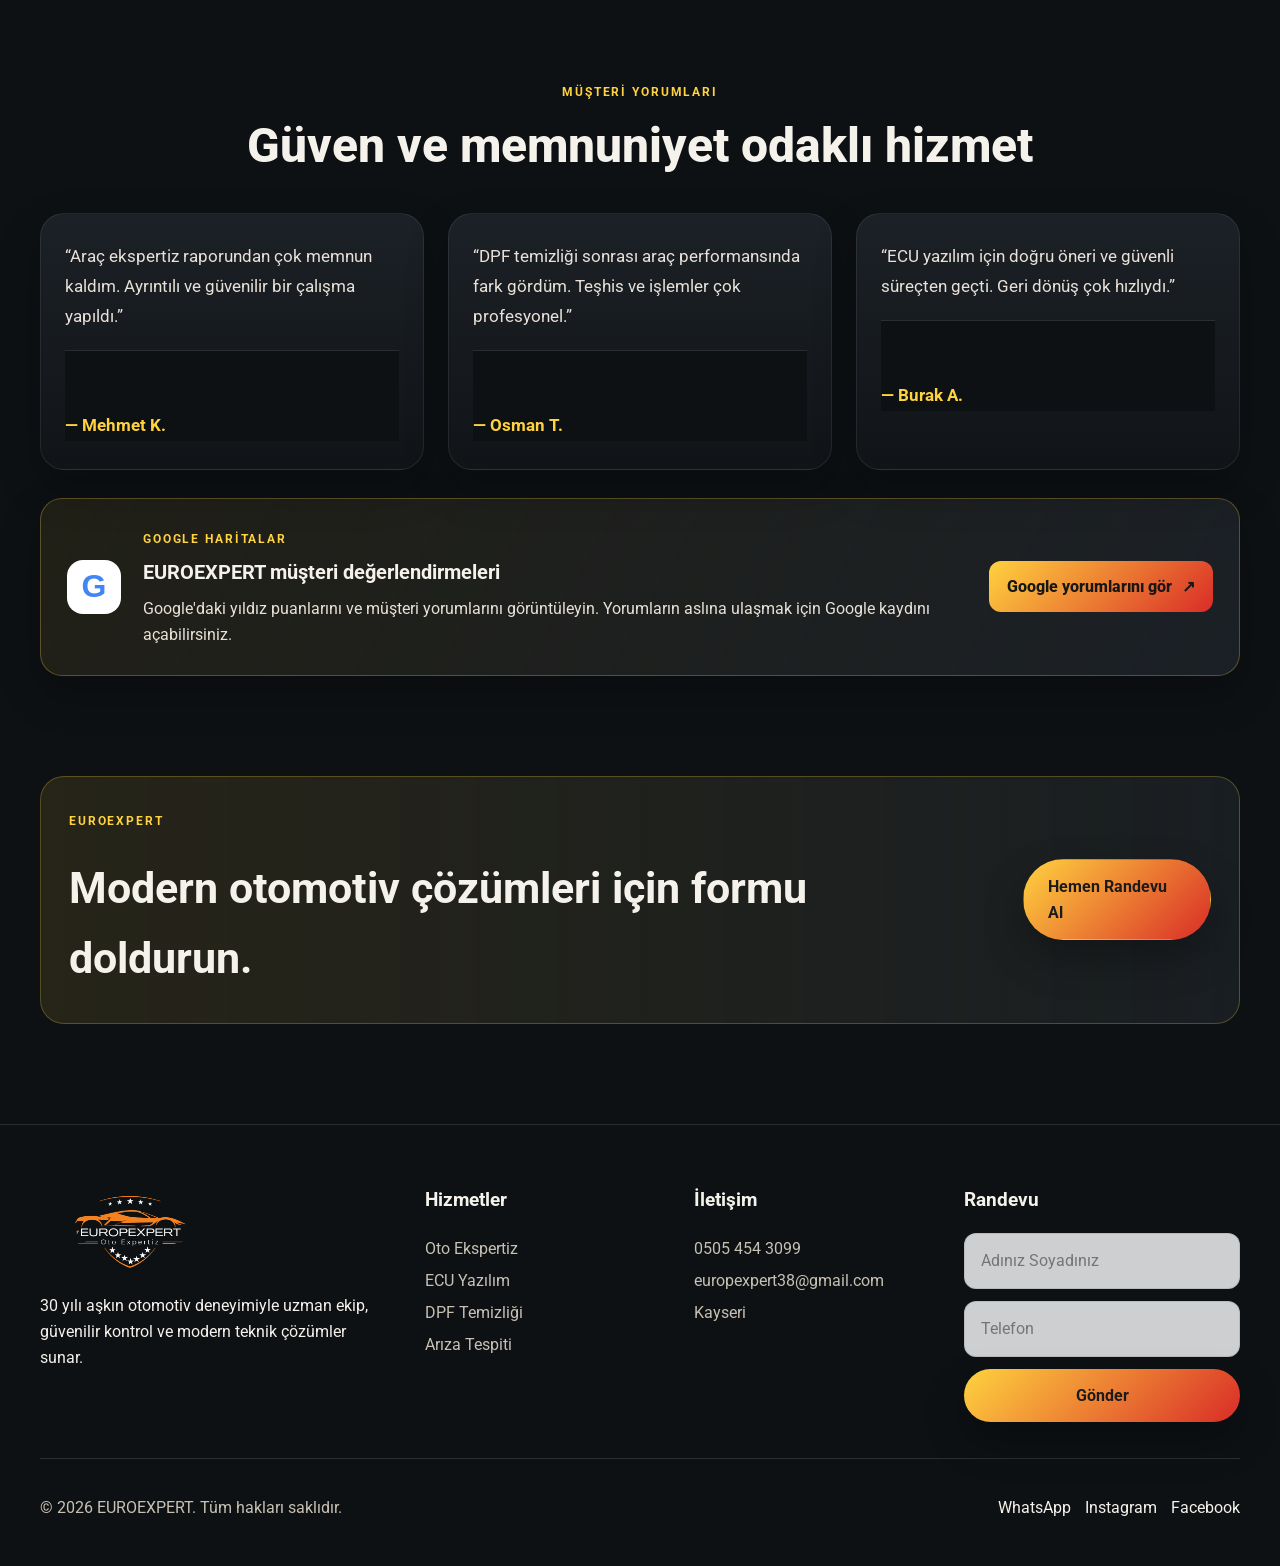
==== commit b02d0860: "Update EUROEXPERT contact phone and email" ====
--- a/index.html
+++ b/index.html
@@ -26,7 +26,7 @@
         "name": "EUROEXPERT Kayseri",
         "url": "https://europotoexpertiz.com.tr/",
         "logo": "https://europotoexpertiz.com.tr/assets/europlogoson.png",
-        "email": "gazitasdemir46@gmail.com",
+        "email": "europexpert38@gmail.com",
         "telephone": "+905054543099",
         "areaServed": {
           "@type": "City",
@@ -64,7 +64,7 @@
           <a href="#paketler">Paketler</a>
           <a href="kayseri-ecu-yazilim.html">ECU Yazılım</a>
           <a href="kayseri-partikul-dpf-temizligi.html">Partikül / DPF</a>
-          <a href="mailto:gazitasdemir46@gmail.com?subject=EUROEXPERT%20İletişim%20Talebi">İletişim</a>
+          <a href="mailto:europexpert38@gmail.com?subject=EUROEXPERT%20İletişim%20Talebi">İletişim</a>
         </nav>
 
         <div class="nav-actions">
@@ -86,7 +86,7 @@
               hizmetlerimizi modern teknolojilerle güvenle sunuyoruz.
             </p>
             <div class="hero-actions">
-              <a class="primary-btn" href="mailto:gazitasdemir46@gmail.com?subject=EUROEXPERT%20Randevu%20Talebi">Randevu Al</a>
+              <a class="primary-btn" href="mailto:europexpert38@gmail.com?subject=EUROEXPERT%20Randevu%20Talebi">Randevu Al</a>
               <a class="secondary-btn" href="#expertiz">Hizmetleri İncele</a>
             </div>
             <ul class="hero-points">
@@ -242,7 +242,7 @@
                 <li>Conta Kaçak Testi</li>
               </ul>
               <p class="package-bonus">2 kaza ve 2 arızada 1 yıl yol yardım hediyesi</p>
-              <a href="mailto:gazitasdemir46@gmail.com?subject=EUROEXPERT%20Randevu%20Talebi">Randevu Al</a>
+              <a href="mailto:europexpert38@gmail.com?subject=EUROEXPERT%20Randevu%20Talebi">Randevu Al</a>
             </article>
 
             <article class="package-card">
@@ -260,7 +260,7 @@
                 <li>Süspansiyon Testi</li>
                 <li>Yanal Kayma Testi</li>
               </ul>
-              <a href="mailto:gazitasdemir46@gmail.com?subject=EUROEXPERT%20Randevu%20Talebi">Randevu Al</a>
+              <a href="mailto:europexpert38@gmail.com?subject=EUROEXPERT%20Randevu%20Talebi">Randevu Al</a>
             </article>
 
             <article class="package-card">
@@ -274,7 +274,7 @@
                 <li>Motor Bölümü Kontrolleri</li>
                 <li>Mekanik Lift Kontrolleri</li>
               </ul>
-              <a href="mailto:gazitasdemir46@gmail.com?subject=EUROEXPERT%20Randevu%20Talebi">Randevu Al</a>
+              <a href="mailto:europexpert38@gmail.com?subject=EUROEXPERT%20Randevu%20Talebi">Randevu Al</a>
             </article>
 
             <article class="package-card">
@@ -286,7 +286,7 @@
                 <li>Kaporta / Boya Kontrolleri</li>
                 <li>Şasi Kontrolleri</li>
               </ul>
-              <a href="mailto:gazitasdemir46@gmail.com?subject=EUROEXPERT%20Randevu%20Talebi">Randevu Al</a>
+              <a href="mailto:europexpert38@gmail.com?subject=EUROEXPERT%20Randevu%20Talebi">Randevu Al</a>
             </article>
 
             <article class="package-card">
@@ -298,7 +298,7 @@
                 <li>Motor Bölümü Kontrolleri</li>
                 <li>Dinamometre / Yol Testi</li>
               </ul>
-              <a href="mailto:gazitasdemir46@gmail.com?subject=EUROEXPERT%20Randevu%20Talebi">Randevu Al</a>
+              <a href="mailto:europexpert38@gmail.com?subject=EUROEXPERT%20Randevu%20Talebi">Randevu Al</a>
             </article>
 
             <article class="package-card">
@@ -311,7 +311,7 @@
                 <li>Airbag Kontrolleri</li>
                 <li>Beyinden KM Kontrolü</li>
               </ul>
-              <a href="mailto:gazitasdemir46@gmail.com?subject=EUROEXPERT%20Randevu%20Talebi">Randevu Al</a>
+              <a href="mailto:europexpert38@gmail.com?subject=EUROEXPERT%20Randevu%20Talebi">Randevu Al</a>
             </article>
           </div>
         </div>
@@ -335,7 +335,7 @@
               <li>Yazılım öncesi ve sonrası ölçümler</li>
               <li>Şanzıman ve motor kontrol optimizasyonu</li>
             </ul>
-            <a class="primary-btn" href="mailto:gazitasdemir46@gmail.com?subject=EUROEXPERT%20Randevu%20Talebi">Teklif İste</a>
+            <a class="primary-btn" href="mailto:europexpert38@gmail.com?subject=EUROEXPERT%20Randevu%20Talebi">Teklif İste</a>
           </div>
           <div class="feature-image">
             <img
@@ -385,7 +385,7 @@
               araç arızalarına yol açabilir. Bu yüzden basınç ölçümü, analiz ve uygun
               temizlik işlemi zamanında yapılmalıdır.
             </p>
-            <a class="primary-btn" href="mailto:gazitasdemir46@gmail.com?subject=EUROEXPERT%20Randevu%20Talebi">DPF Hakkında Sor</a>
+            <a class="primary-btn" href="mailto:europexpert38@gmail.com?subject=EUROEXPERT%20Randevu%20Talebi">DPF Hakkında Sor</a>
           </div>
         </div>
       </section>
@@ -463,7 +463,7 @@
             <p class="eyebrow alt">EUROEXPERT</p>
             <h2>Modern otomotiv çözümleri için formu doldurun.</h2>
           </div>
-          <a class="primary-btn" href="mailto:gazitasdemir46@gmail.com?subject=EUROEXPERT%20Randevu%20Talebi">Hemen Randevu Al</a>
+          <a class="primary-btn" href="mailto:europexpert38@gmail.com?subject=EUROEXPERT%20Randevu%20Talebi">Hemen Randevu Al</a>
         </div>
       </section>
     </main>
@@ -491,8 +491,8 @@
         <div>
           <h3>İletişim</h3>
           <ul>
-            <li><a href="tel:+905054543099">0505 454 30 99</a></li>
-            <li><a href="mailto:gazitasdemir46@gmail.com">gazitasdemir46@gmail.com</a></li>
+            <li><a href="tel:+905054543099">0505 454 3099</a></li>
+            <li><a href="mailto:europexpert38@gmail.com">europexpert38@gmail.com</a></li>
             <li>Kayseri</li>
           </ul>
         </div>
--- a/styles.css
+++ b/styles.css
@@ -982,3 +982,50 @@
 .seo-service-links { display:flex; flex-wrap:wrap; gap:12px 20px; justify-content:center; margin-top:28px; padding:20px; border:1px solid var(--line); border-radius:12px; }
 .seo-service-links p { flex-basis:100%; text-align:center; margin:0; color:var(--muted); }
 .seo-service-links a { color:var(--orange); text-decoration:underline; text-underline-offset:4px; }
+
+
+/* Google Maps reviews callout */
+.google-reviews-callout {
+  display: flex;
+  align-items: center;
+  gap: 22px;
+  margin-top: 28px;
+  padding: 26px;
+  border: 1px solid rgba(255,210,63,0.28);
+  border-radius: 22px;
+  background: linear-gradient(120deg, rgba(255,210,63,0.08), rgba(28,33,39,0.96));
+  box-shadow: var(--shadow);
+}
+.google-reviews-mark {
+  flex: 0 0 54px;
+  width: 54px;
+  height: 54px;
+  display: grid;
+  place-items: center;
+  border-radius: 16px;
+  background: #fff;
+  color: #4285f4;
+  font: 800 2rem Arial, sans-serif;
+}
+.google-reviews-copy { flex: 1; }
+.google-reviews-copy .eyebrow { margin-bottom: 7px; }
+.google-reviews-copy h3 { margin: 0 0 8px; font-size: 1.25rem; }
+.google-reviews-copy p:last-child { margin: 0; color: var(--muted-strong); line-height: 1.65; }
+.google-reviews-button {
+  display: inline-flex;
+  align-items: center;
+  justify-content: center;
+  gap: 10px;
+  padding: 13px 18px;
+  border-radius: 12px;
+  background: linear-gradient(135deg, var(--orange), var(--orange-deep));
+  color: #171717;
+  font-weight: 800;
+  white-space: nowrap;
+}
+.google-reviews-button:hover { filter: brightness(1.06); transform: translateY(-1px); }
+@media (max-width: 700px) {
+  .google-reviews-callout { align-items: flex-start; flex-wrap: wrap; padding: 20px; }
+  .google-reviews-copy { flex-basis: calc(100% - 80px); }
+  .google-reviews-button { width: 100%; }
+}
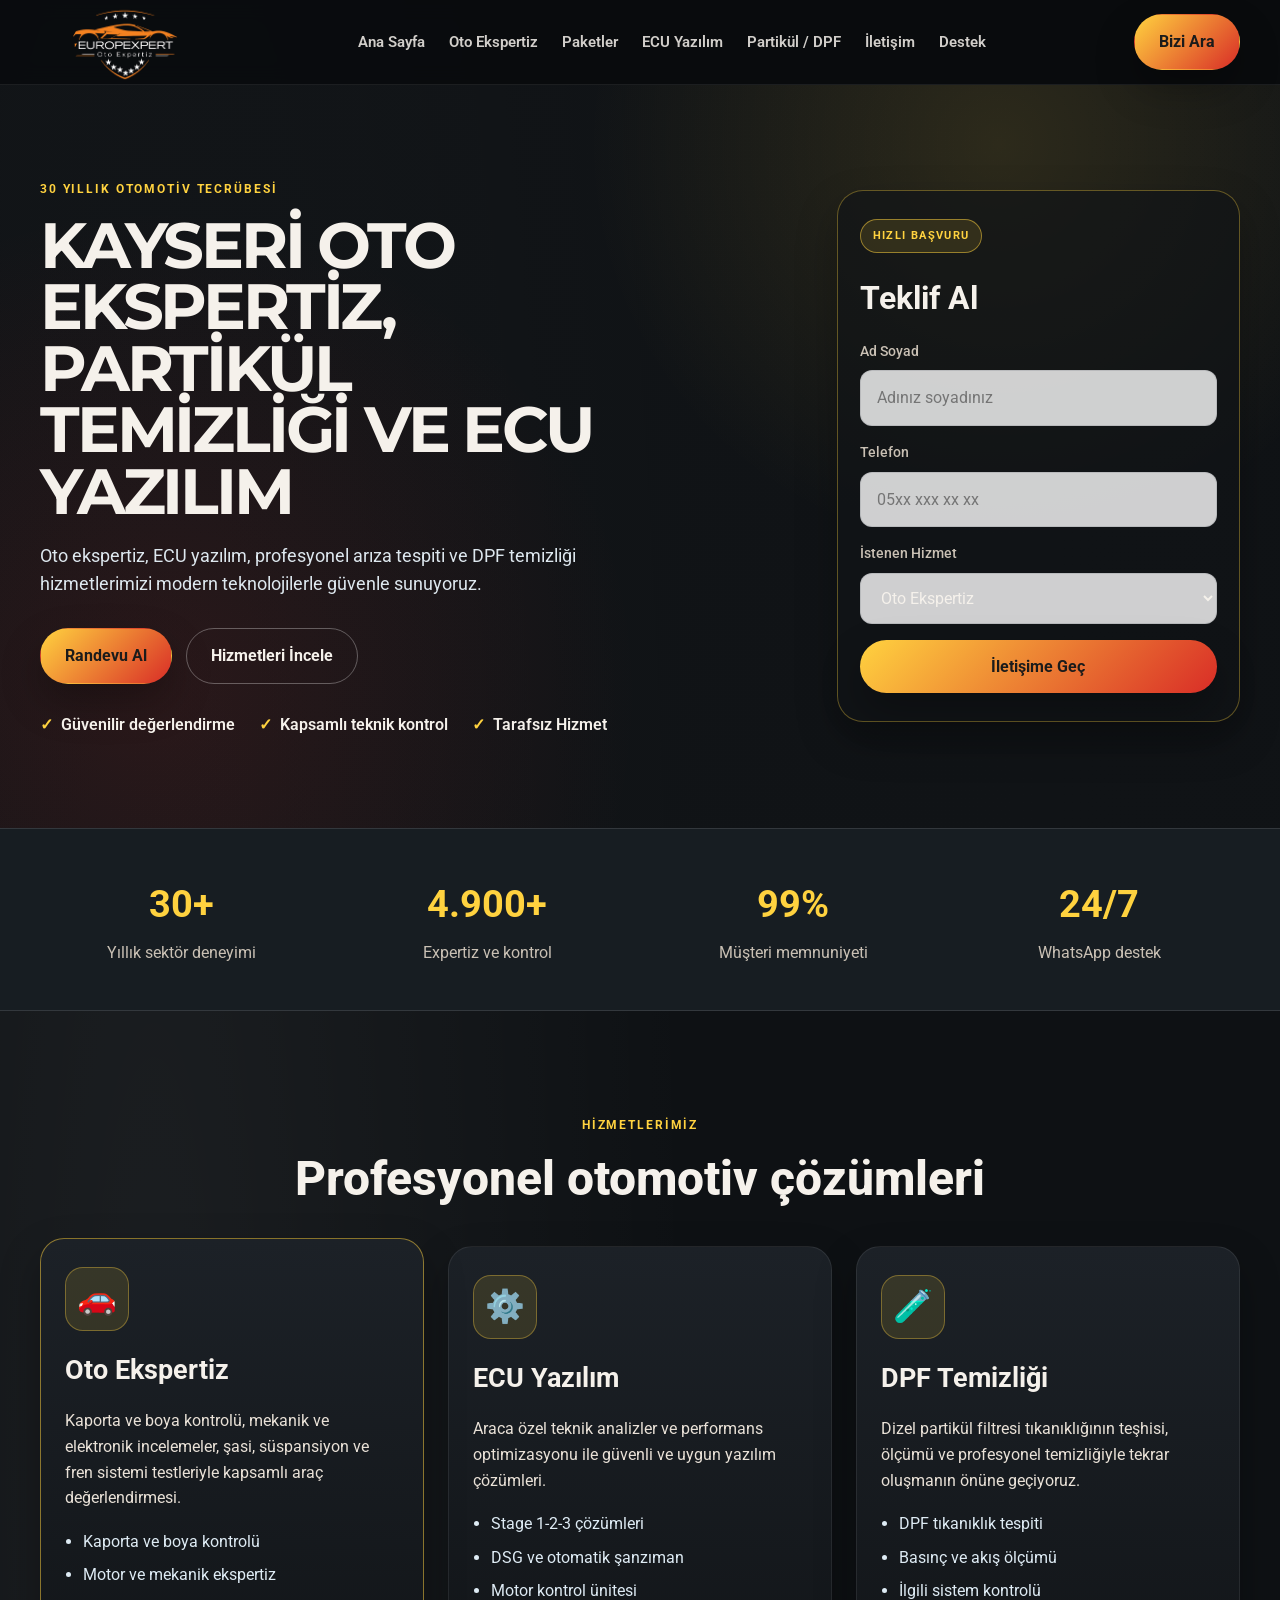
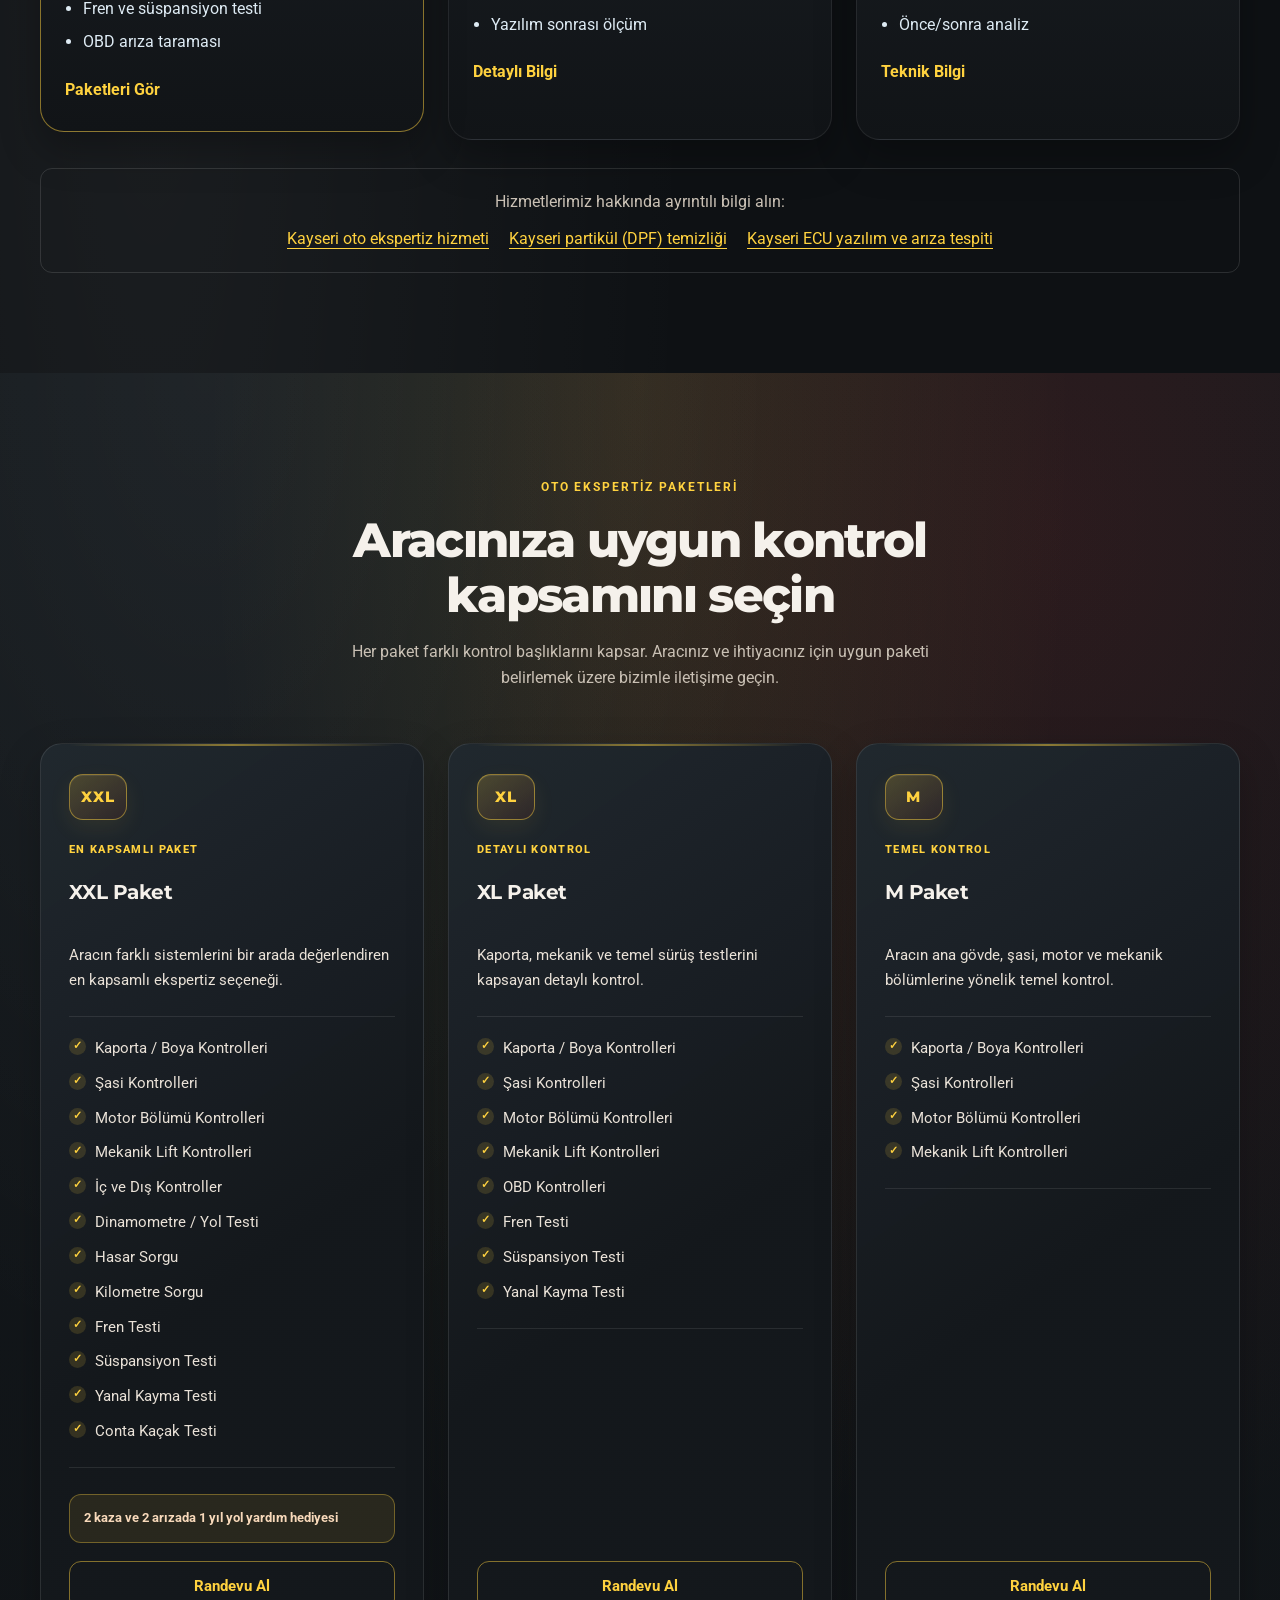
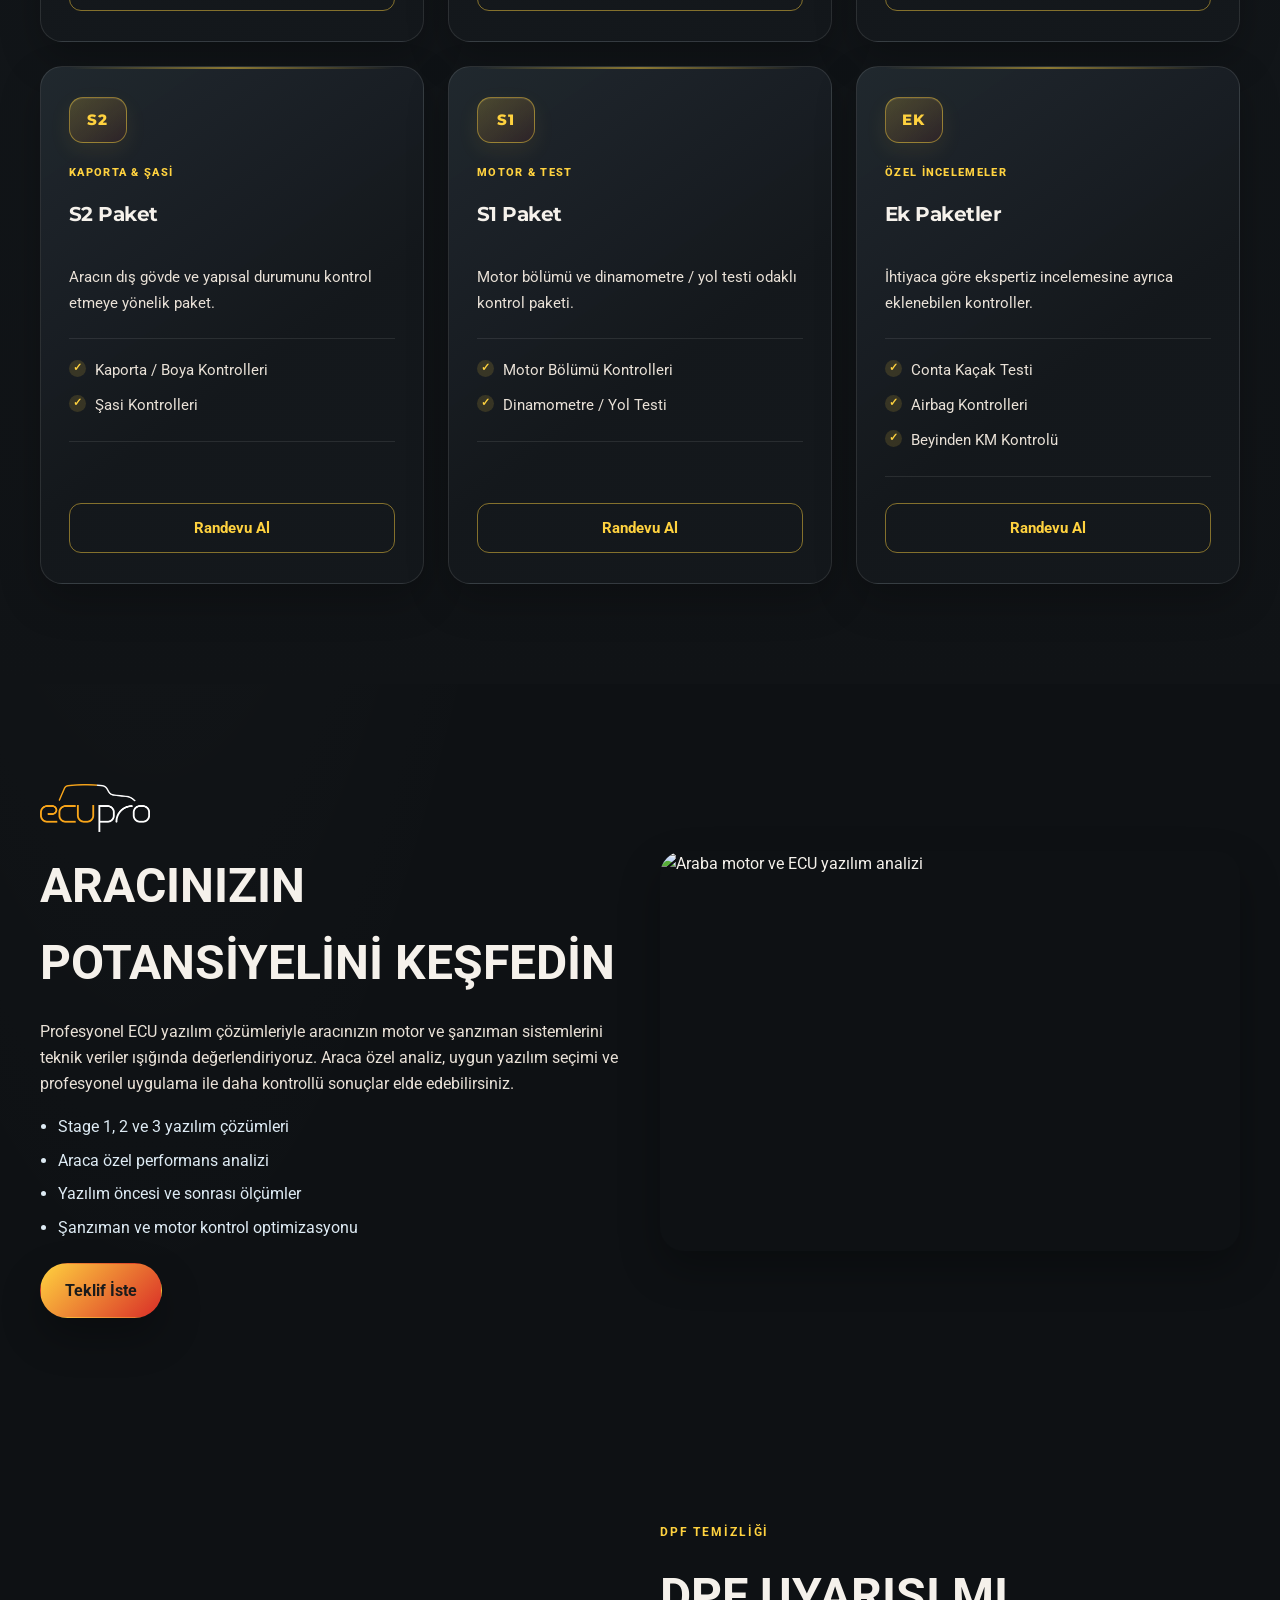
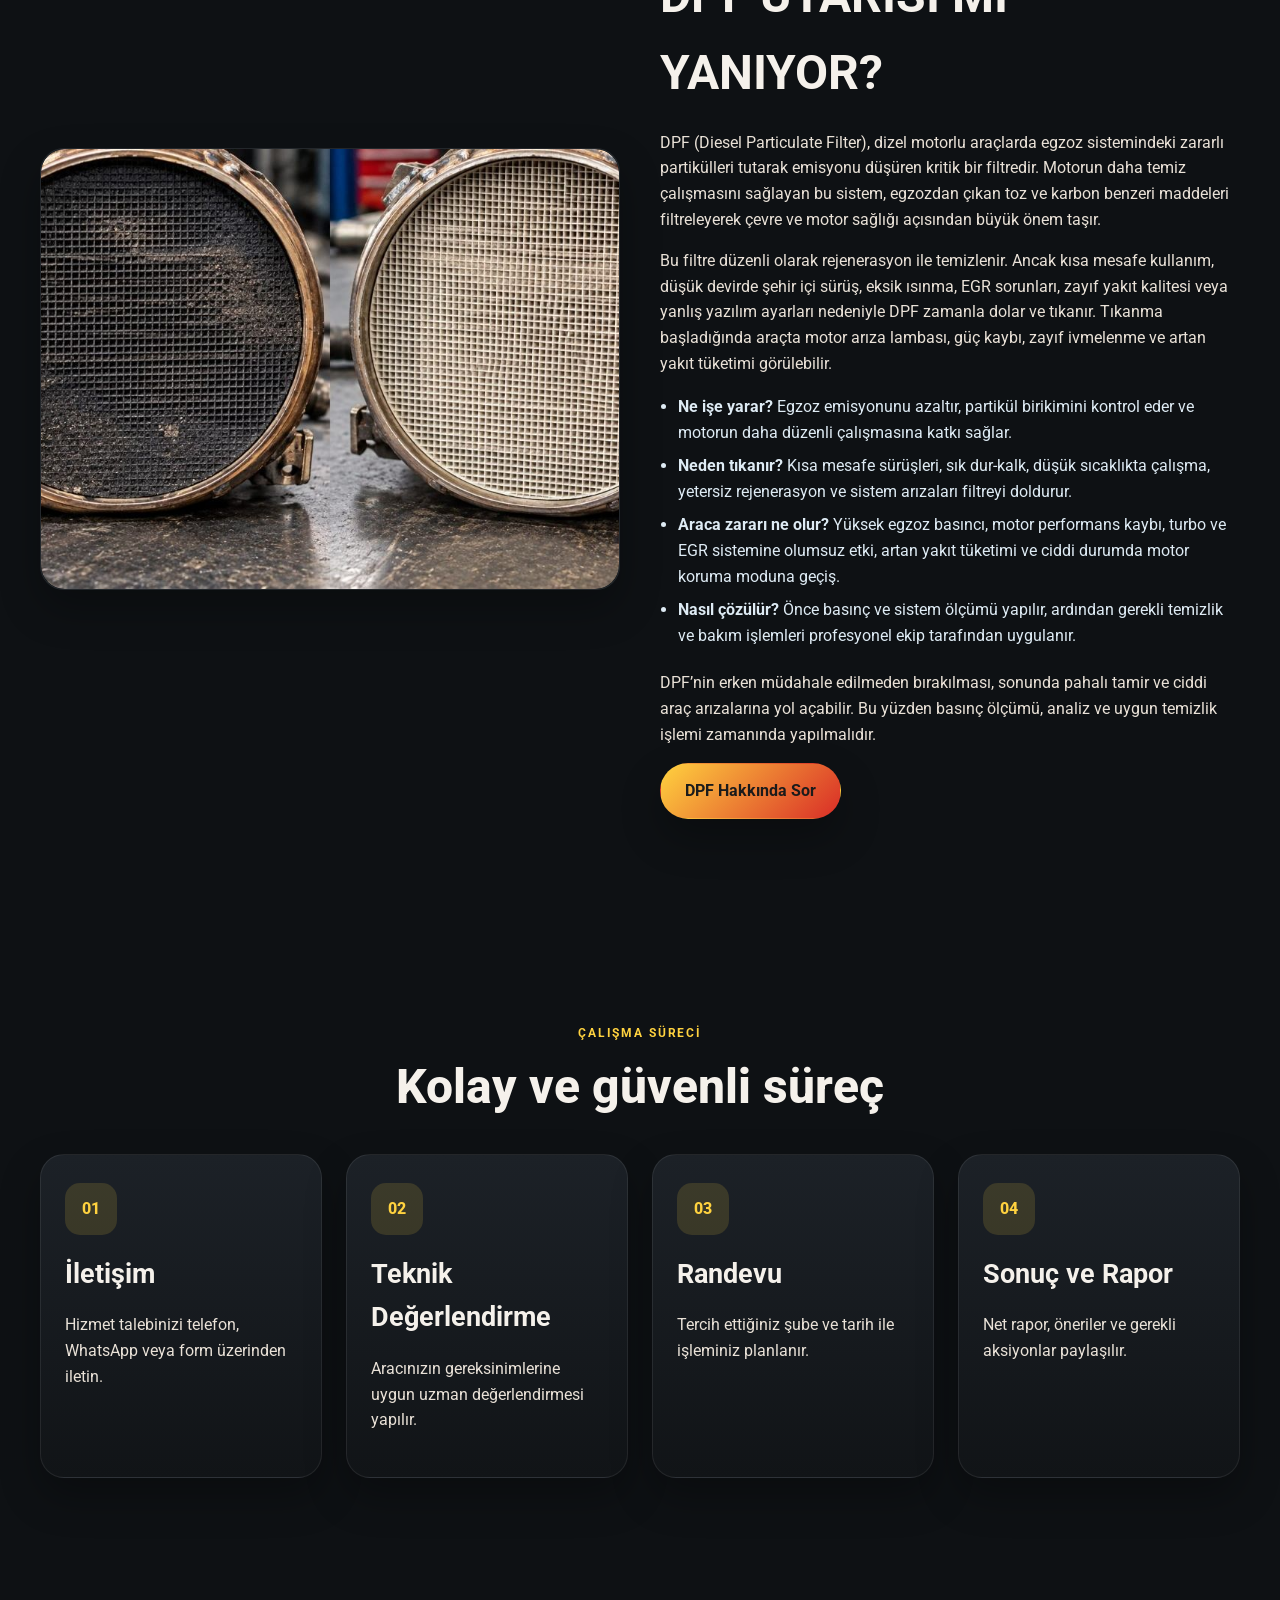
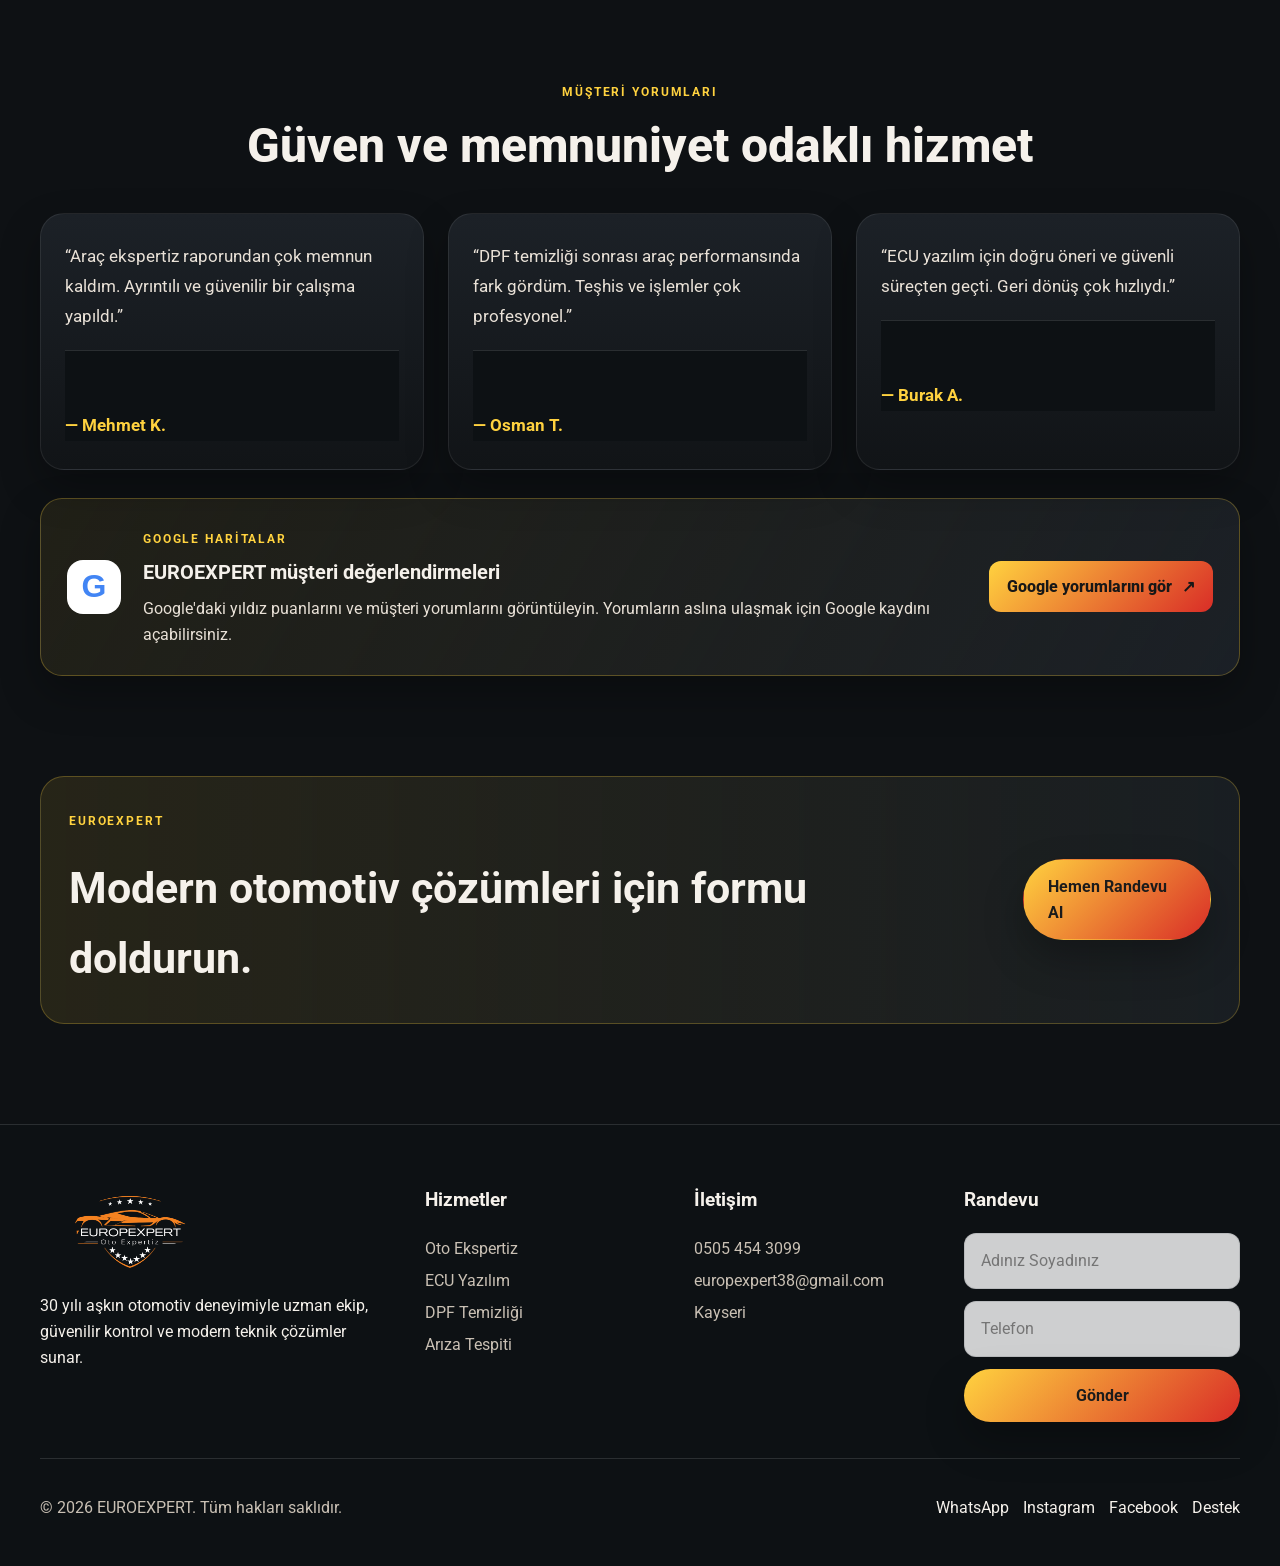
==== commit 6fc44ae0: "Add support page links to site navigation and footer" ====
--- a/index.html
+++ b/index.html
@@ -65,6 +65,7 @@
           <a href="kayseri-ecu-yazilim.html">ECU Yazılım</a>
           <a href="kayseri-partikul-dpf-temizligi.html">Partikül / DPF</a>
           <a href="mailto:europexpert38@gmail.com?subject=EUROEXPERT%20İletişim%20Talebi">İletişim</a>
+          <a href="destek.html">Destek</a>
         </nav>
 
         <div class="nav-actions">
@@ -513,6 +514,7 @@
           <a href="https://wa.me/905054543099" target="_blank" rel="noopener noreferrer">WhatsApp</a>
           <a href="#">Instagram</a>
           <a href="#">Facebook</a>
+          <a href="destek.html">Destek</a>
         </div>
       </div>
     </footer>
